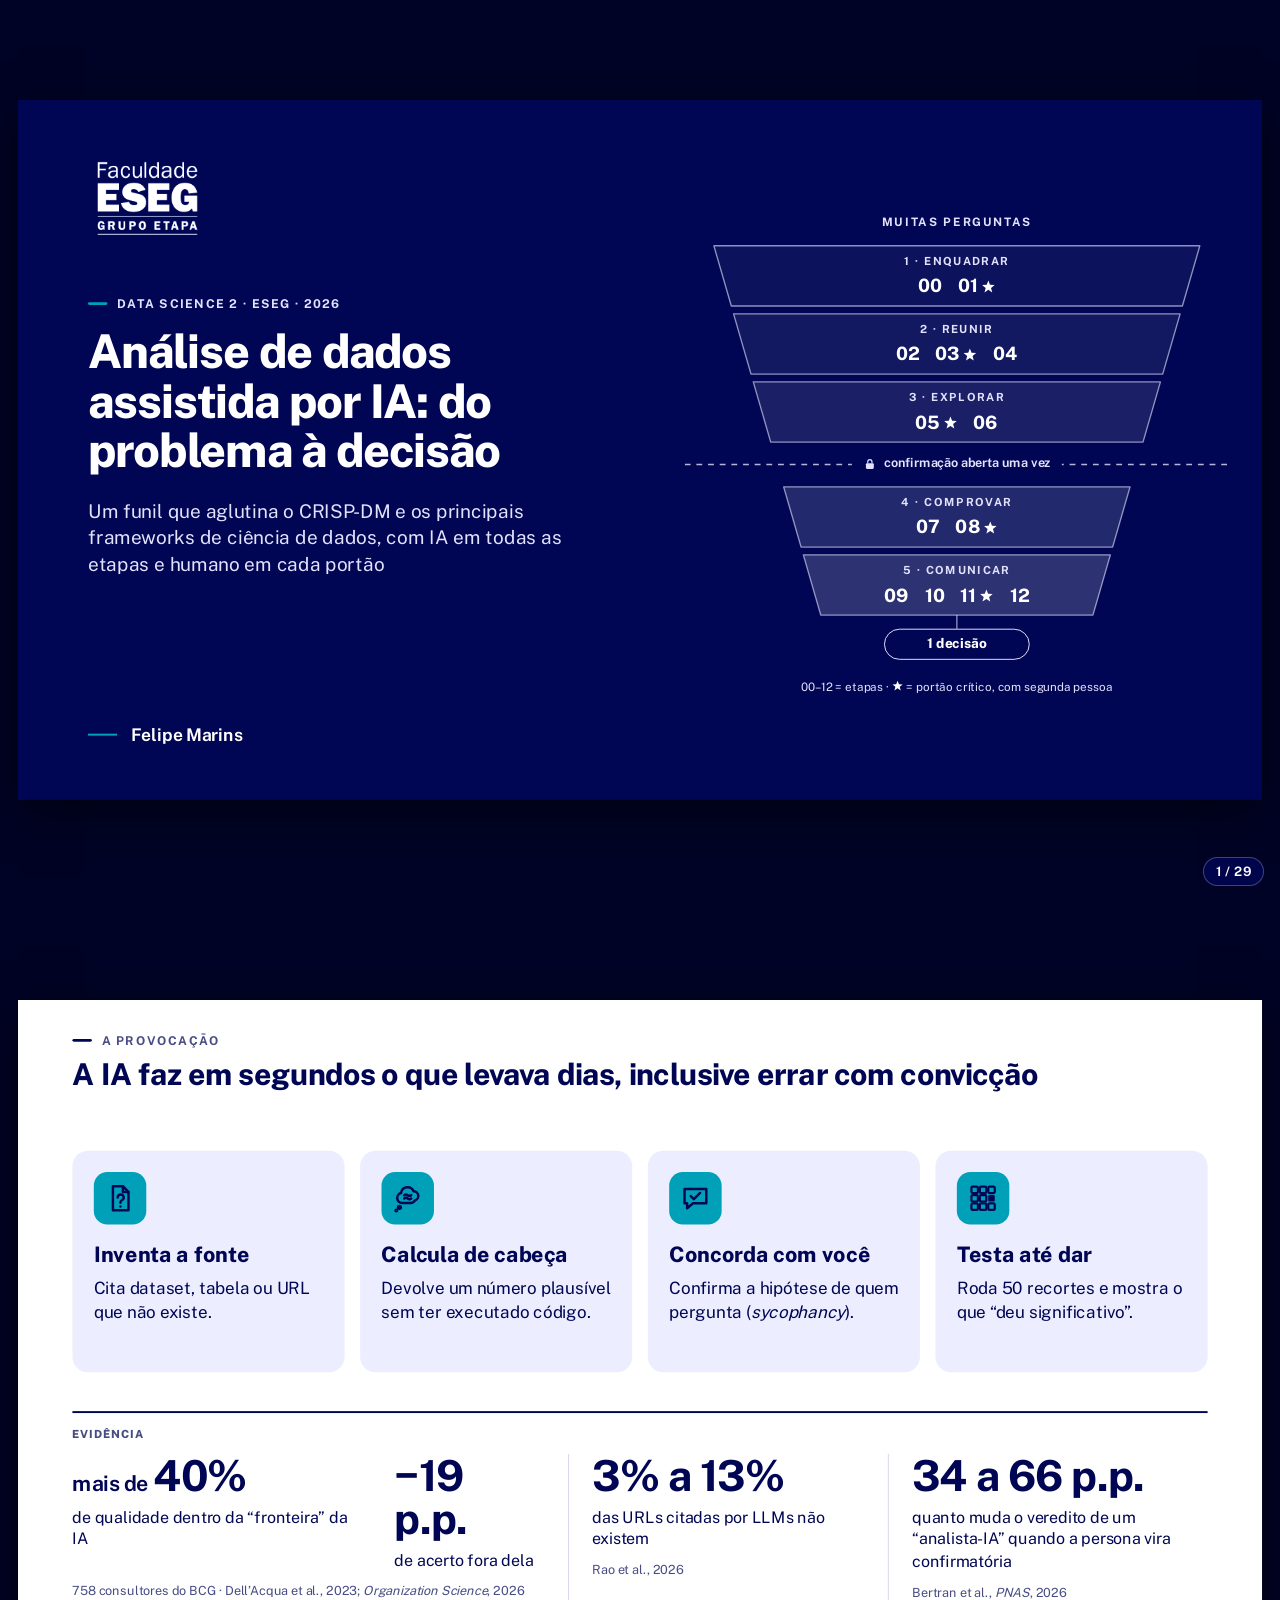
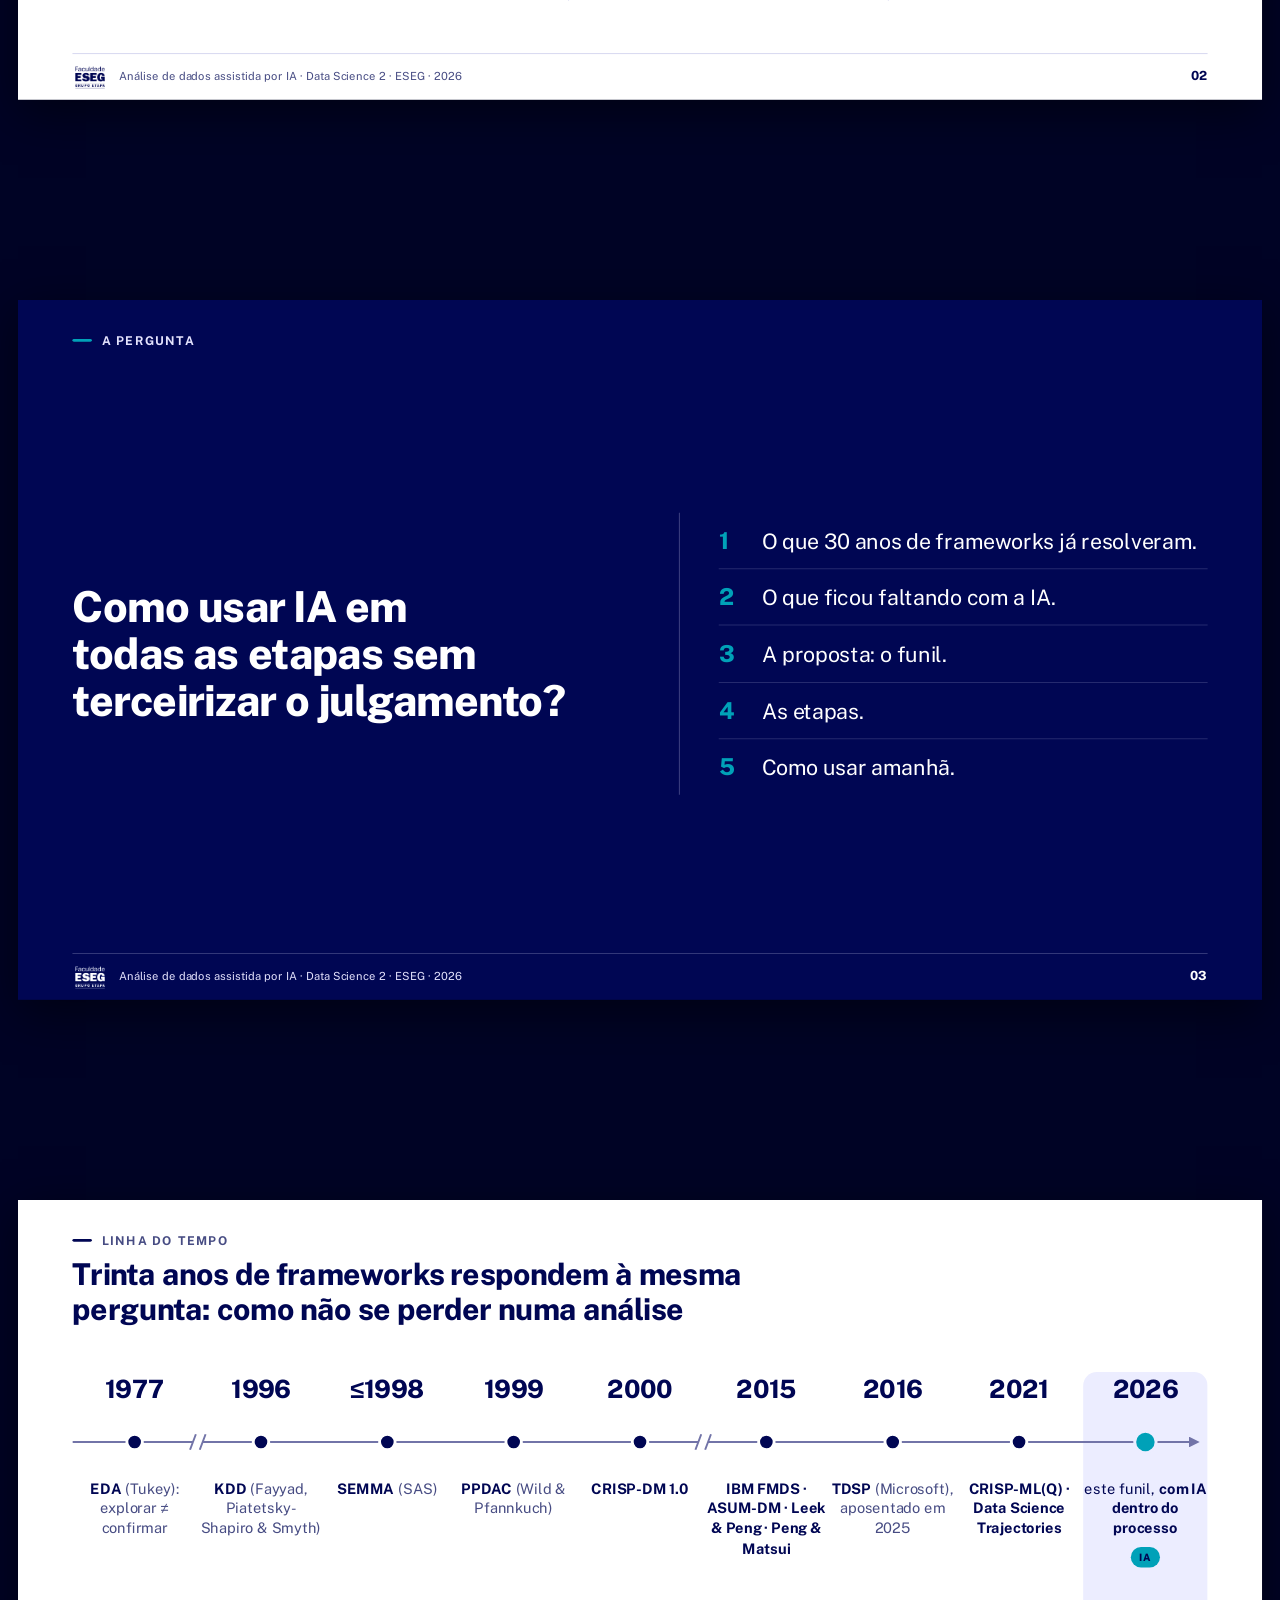
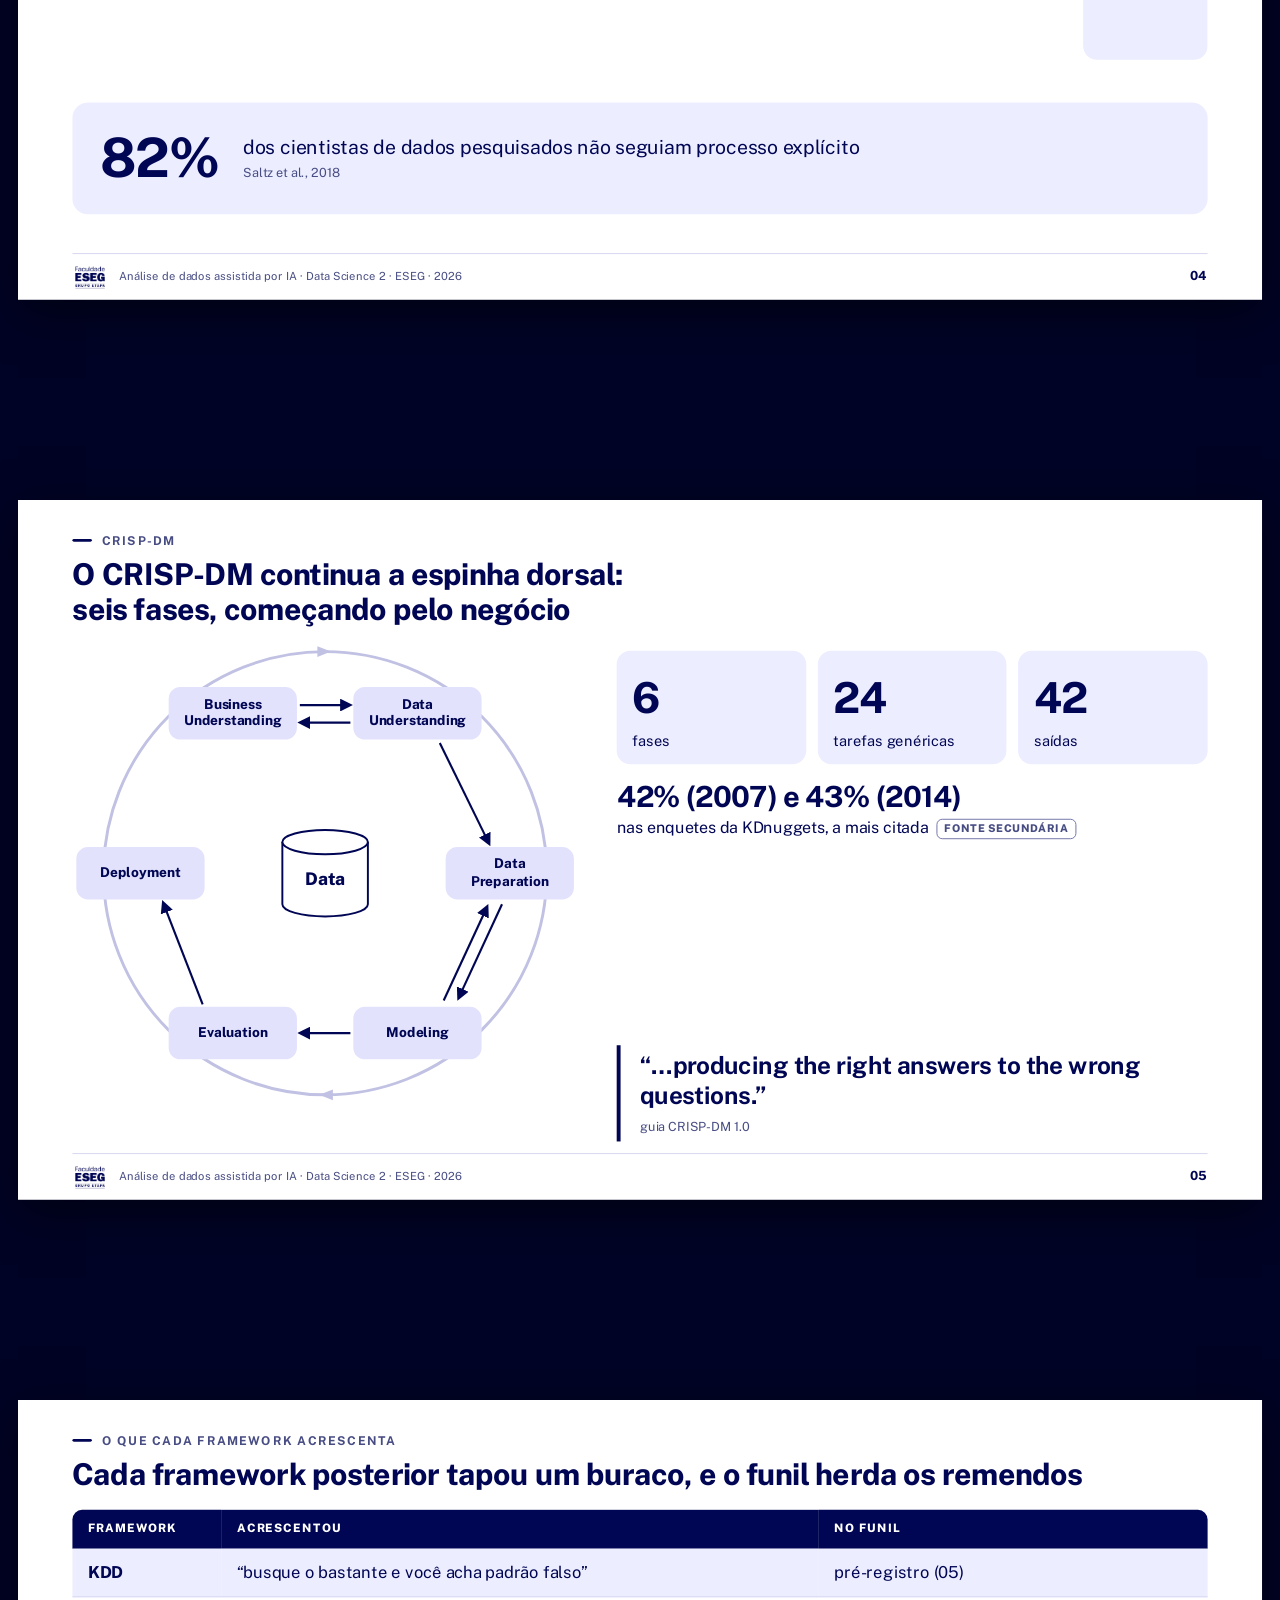
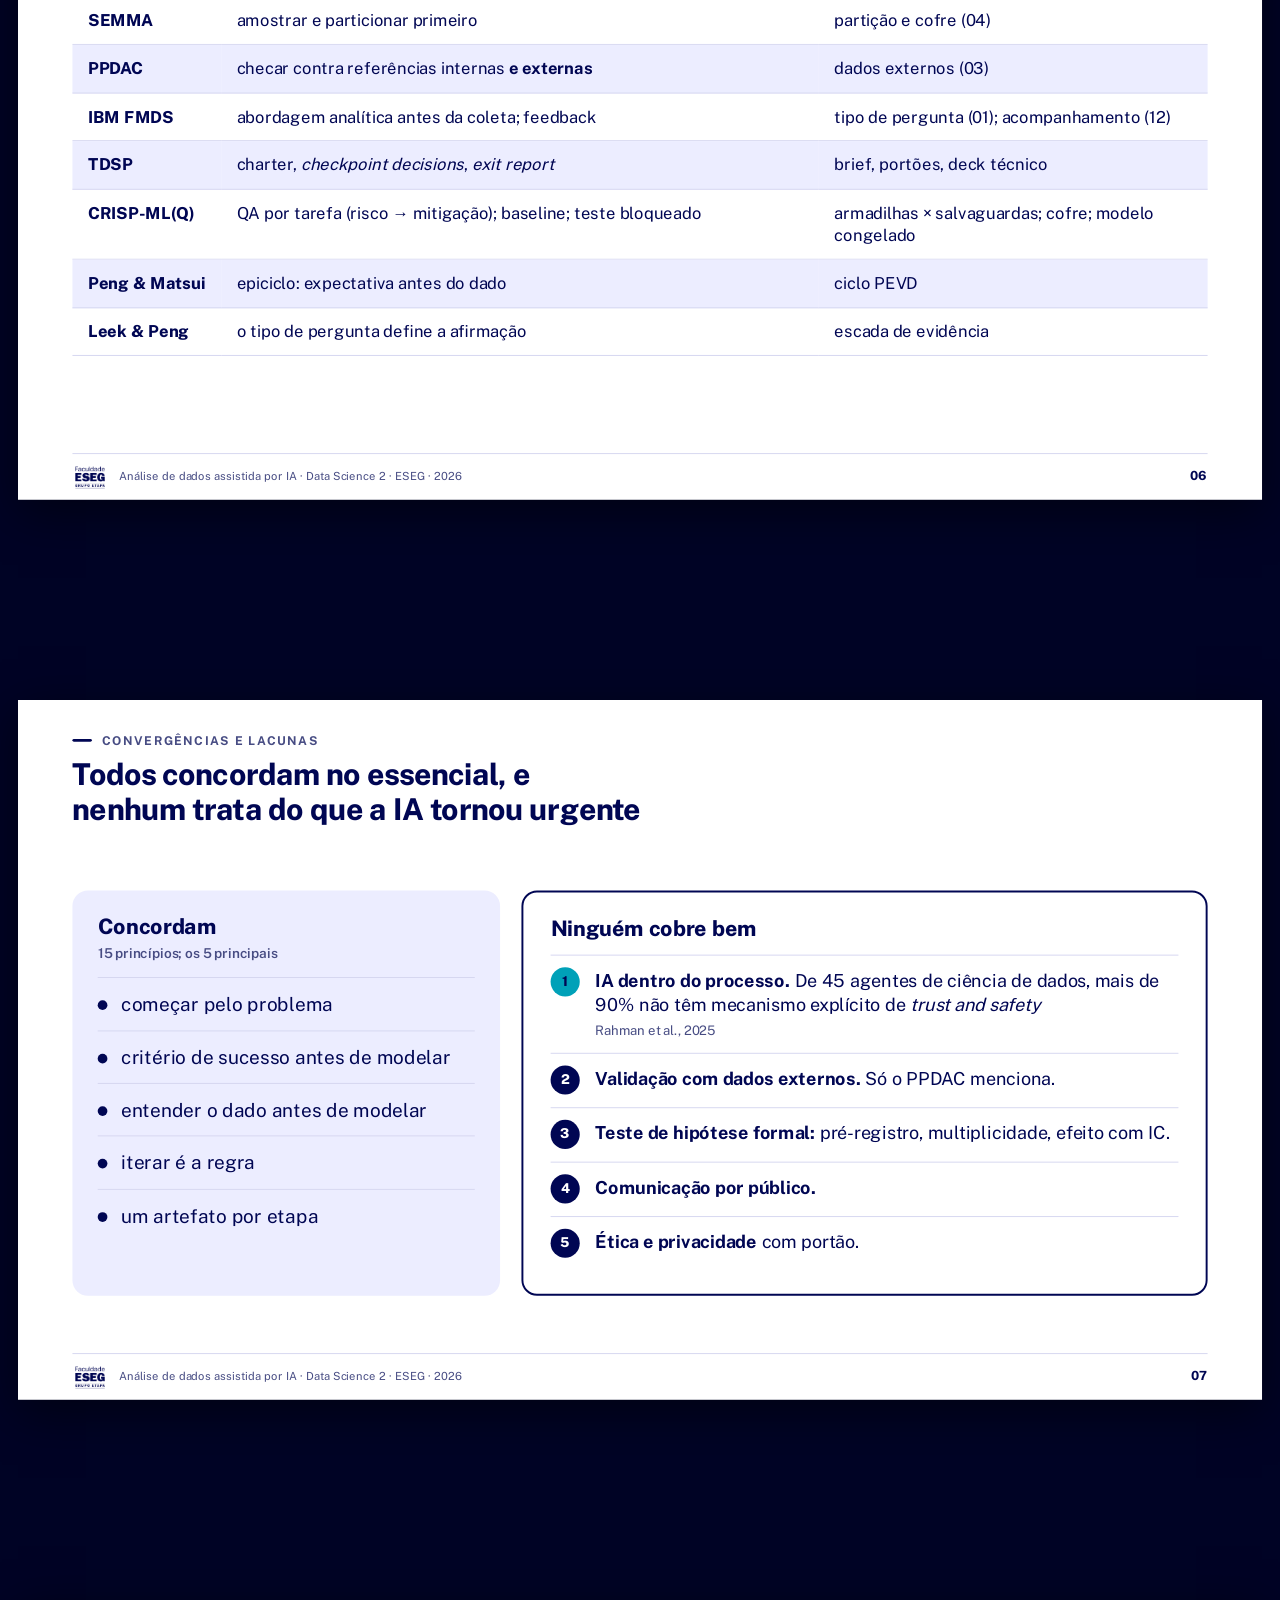
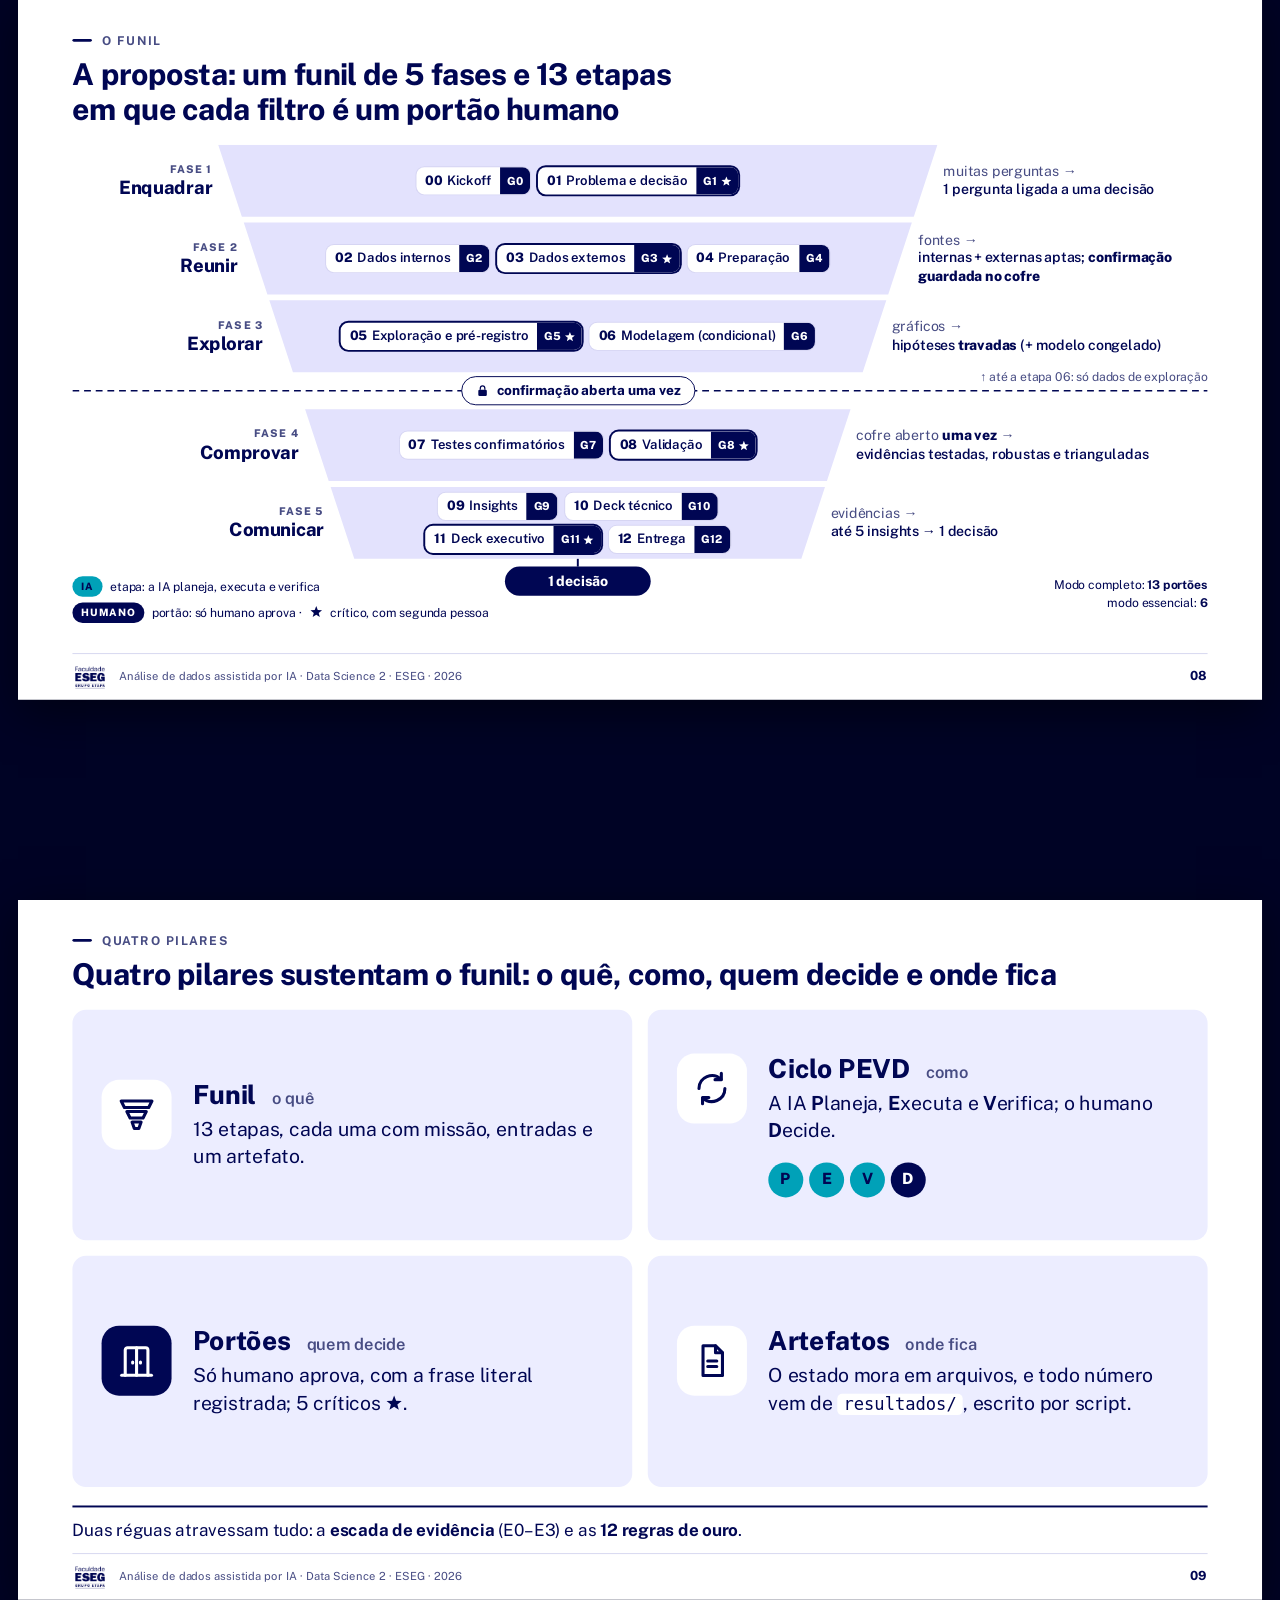
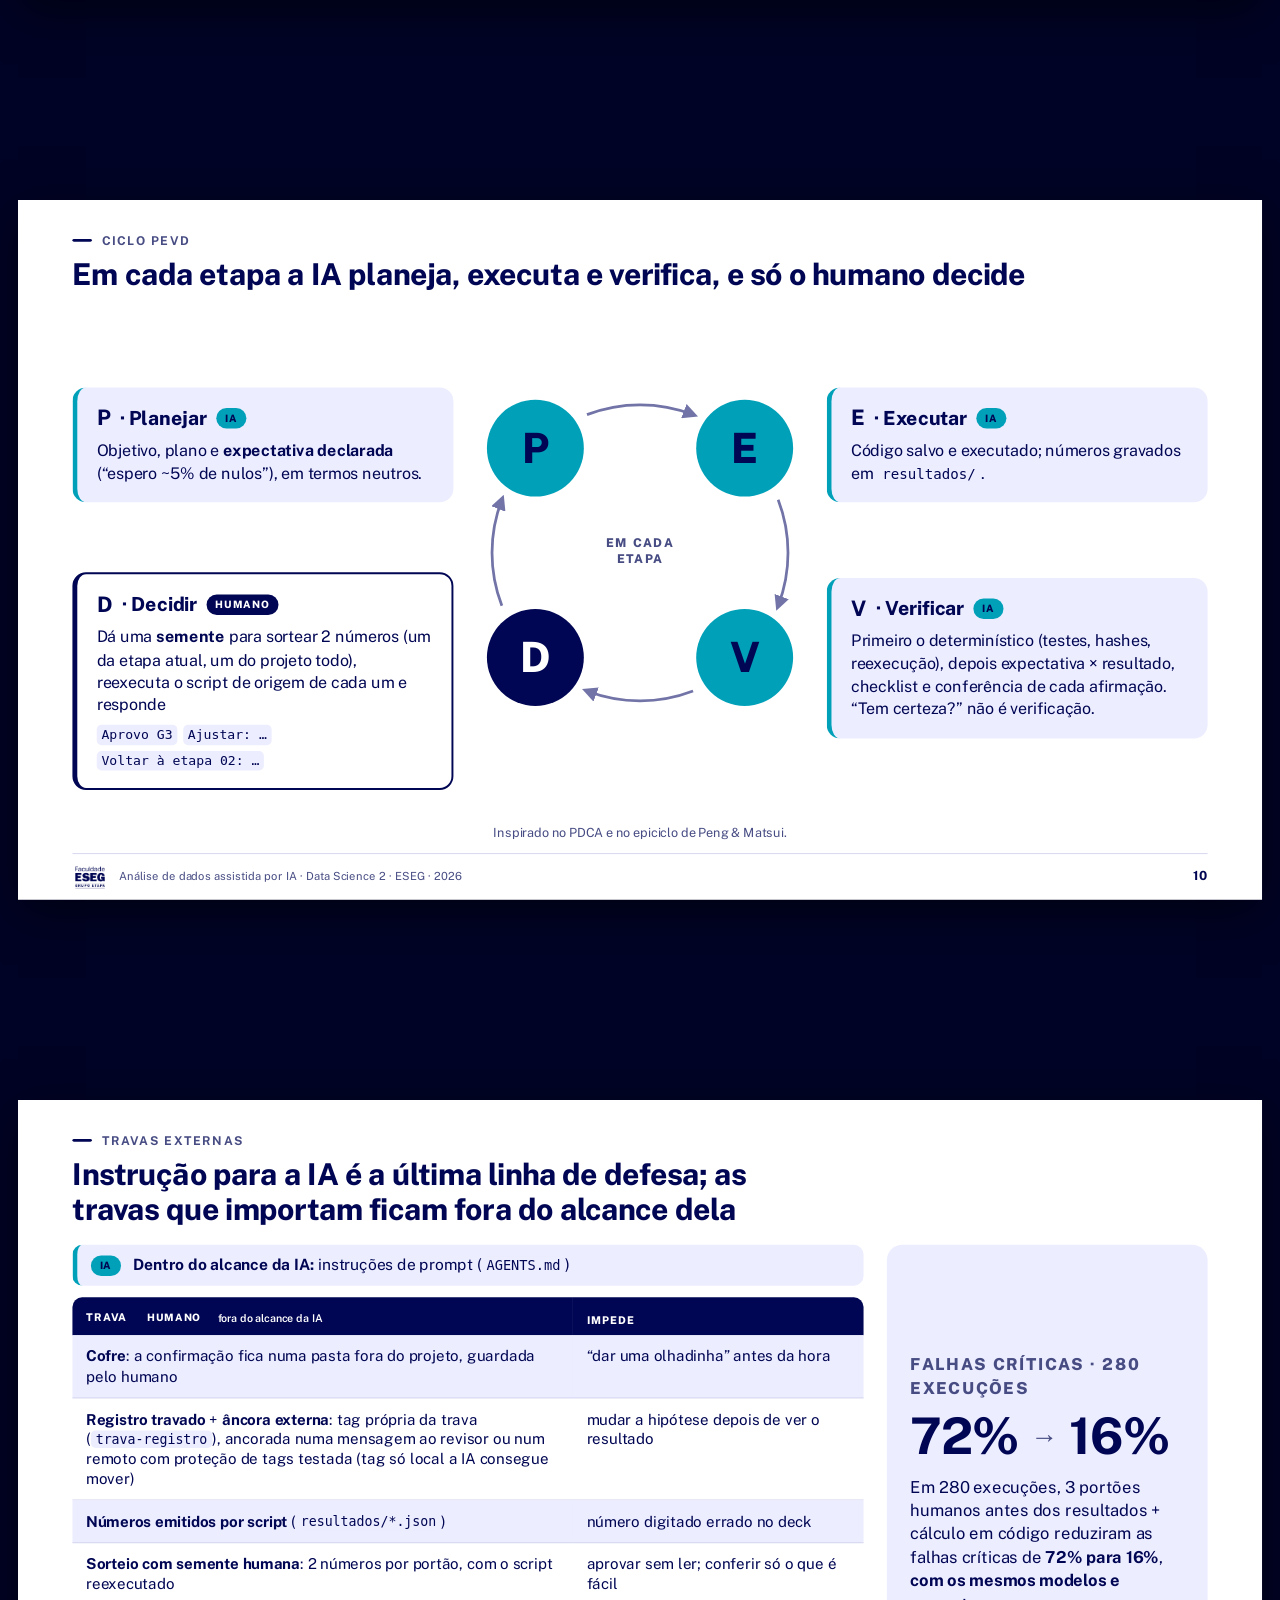
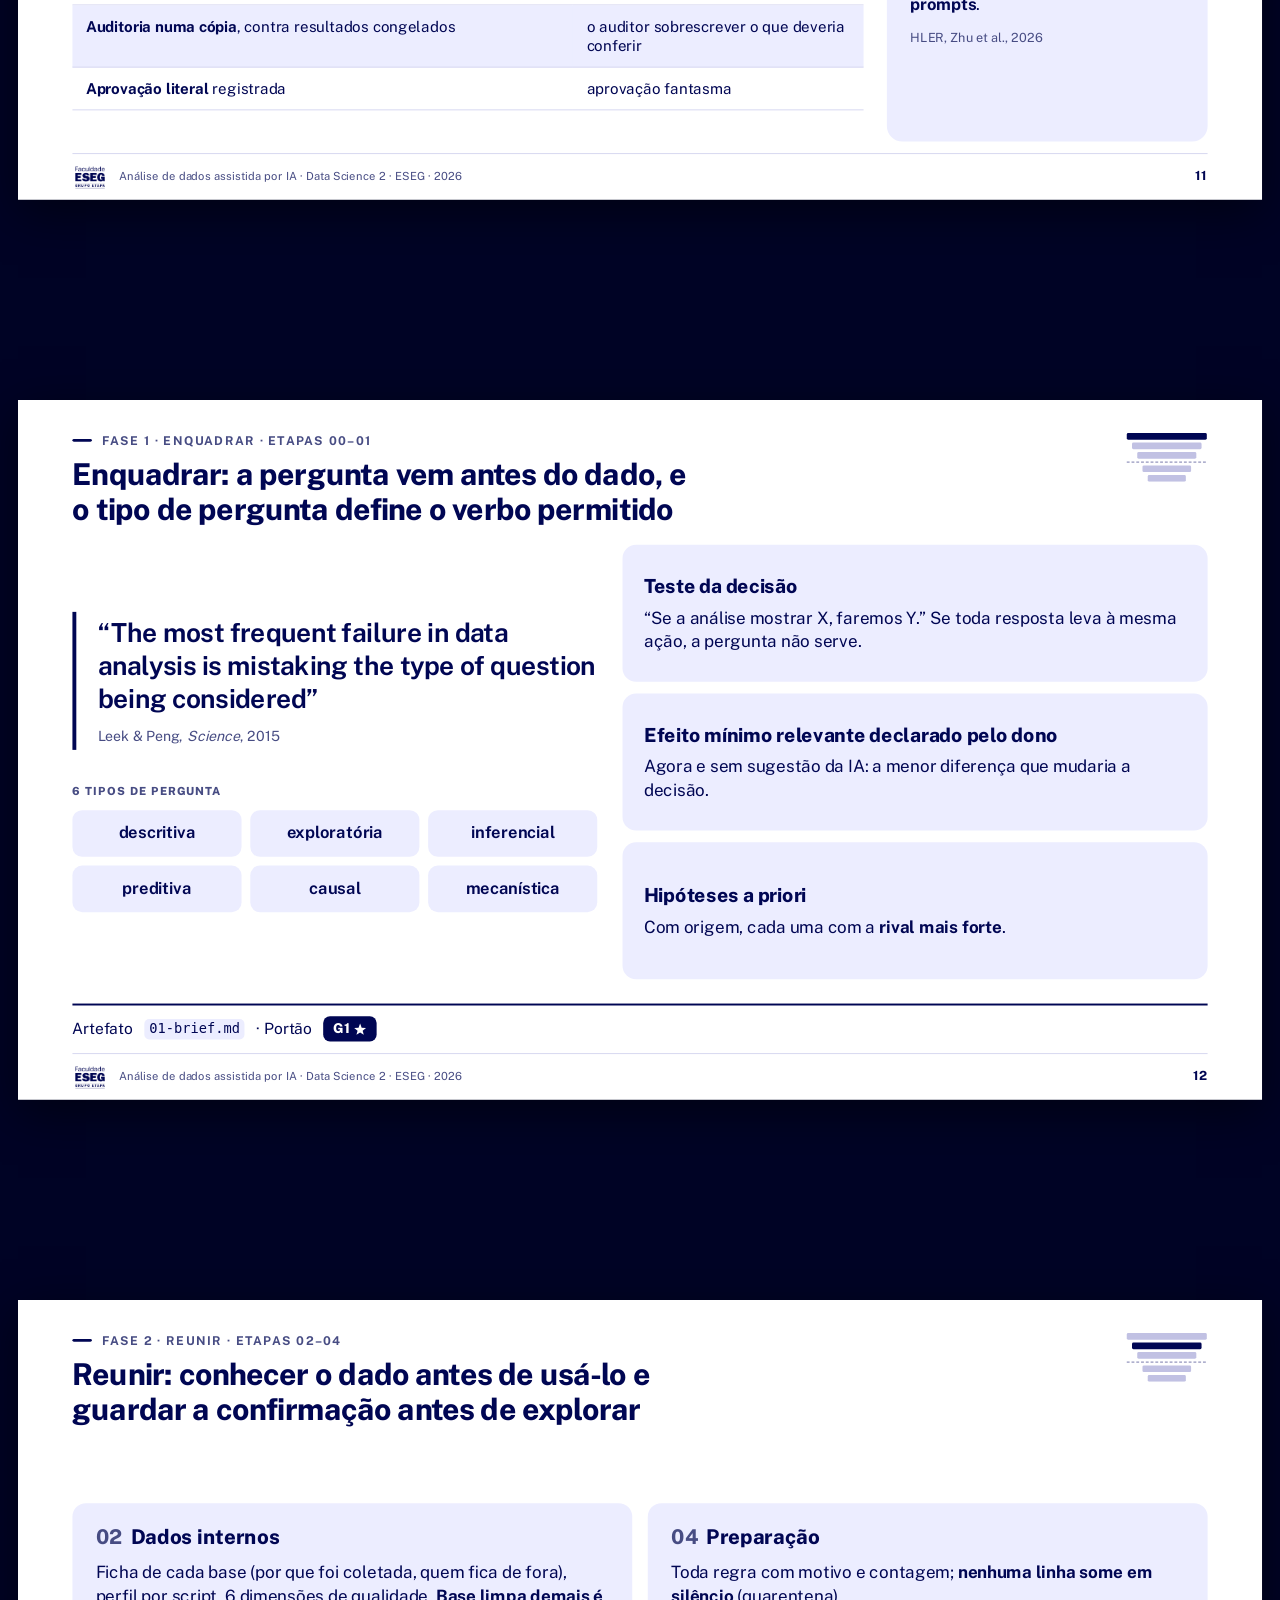
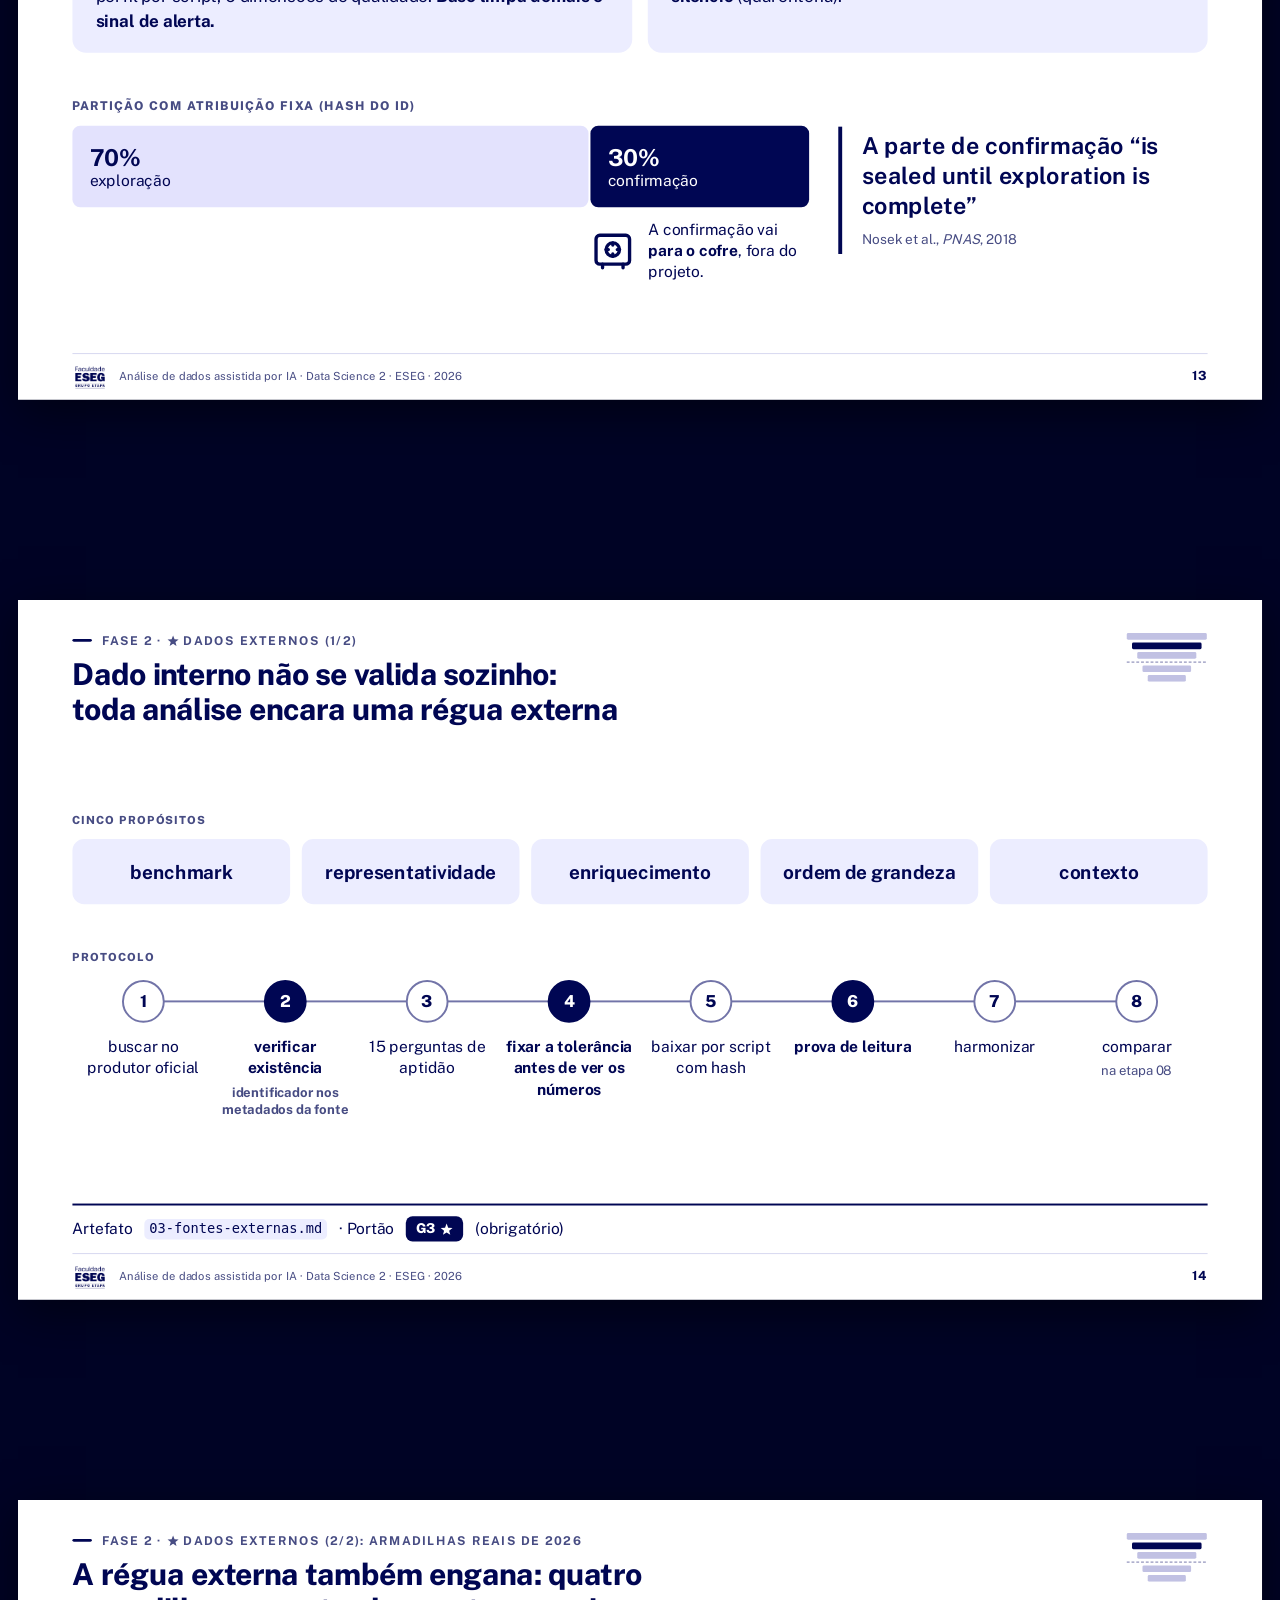
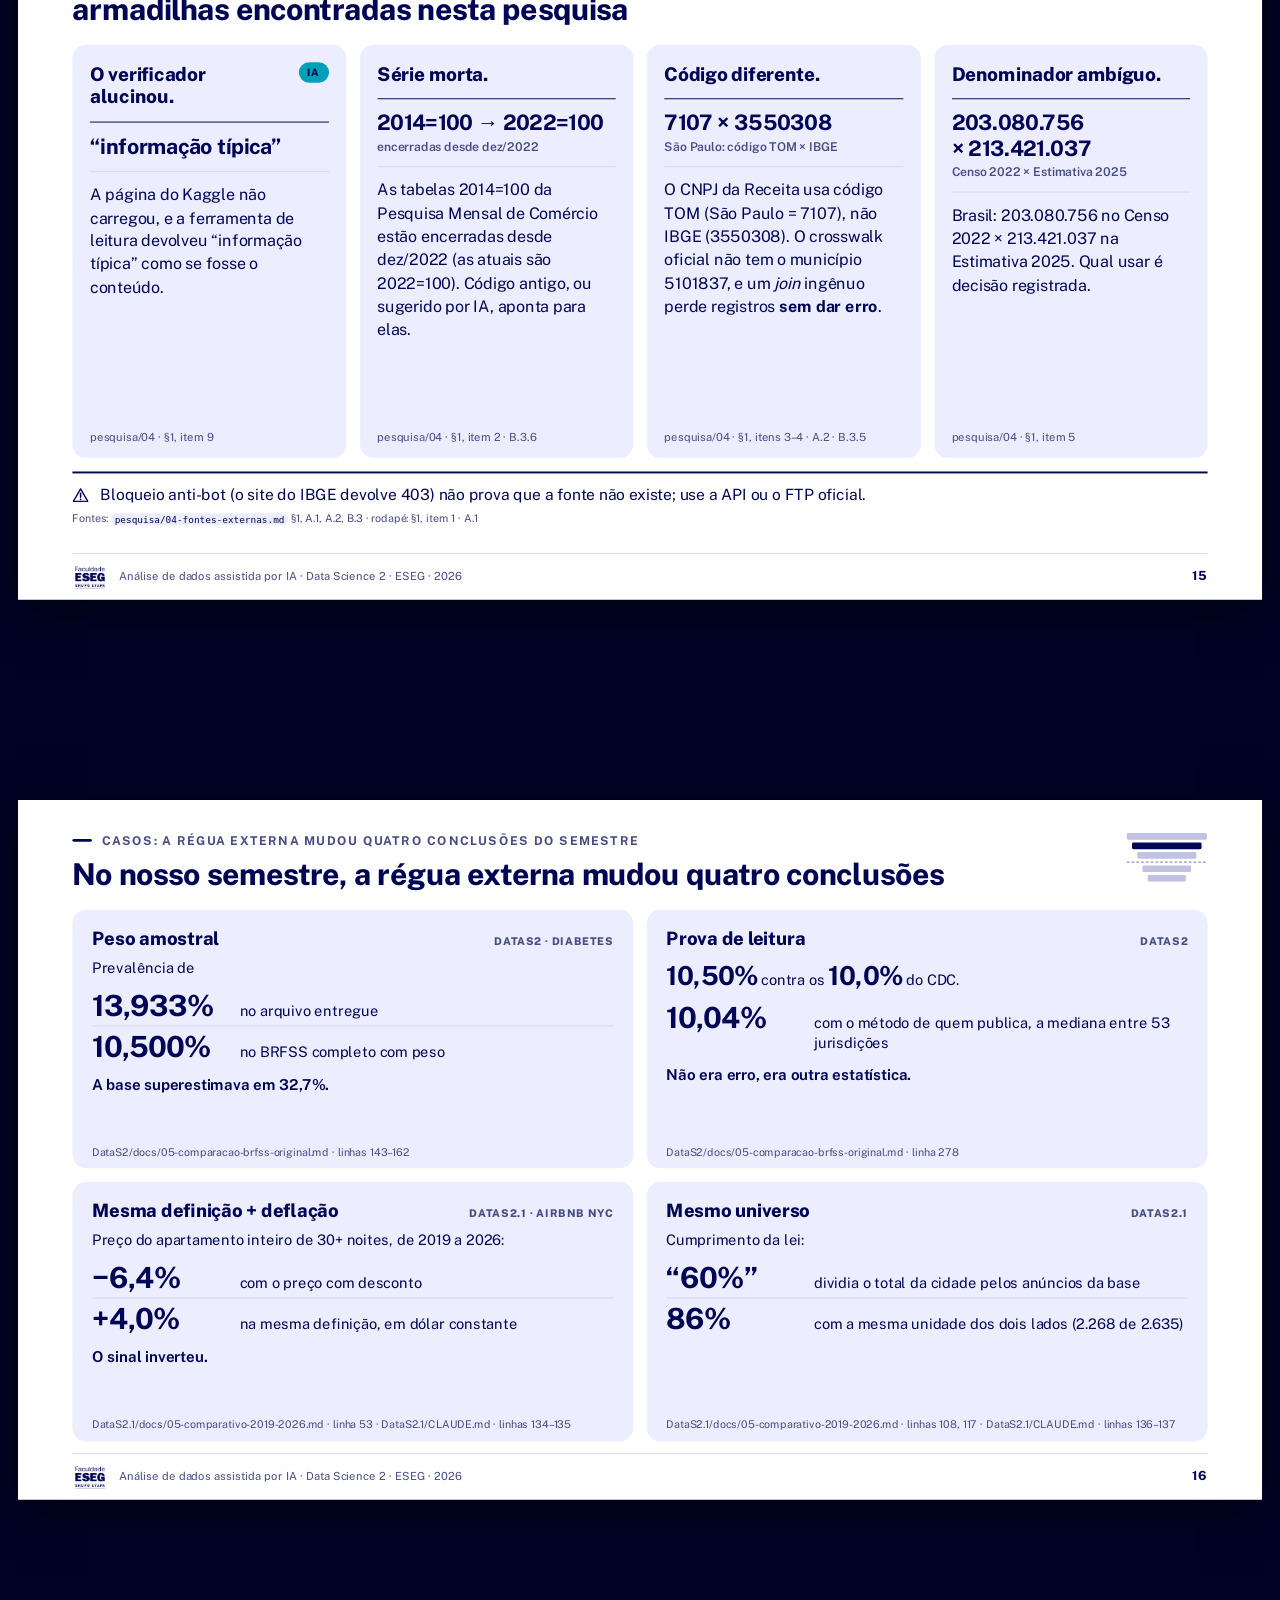
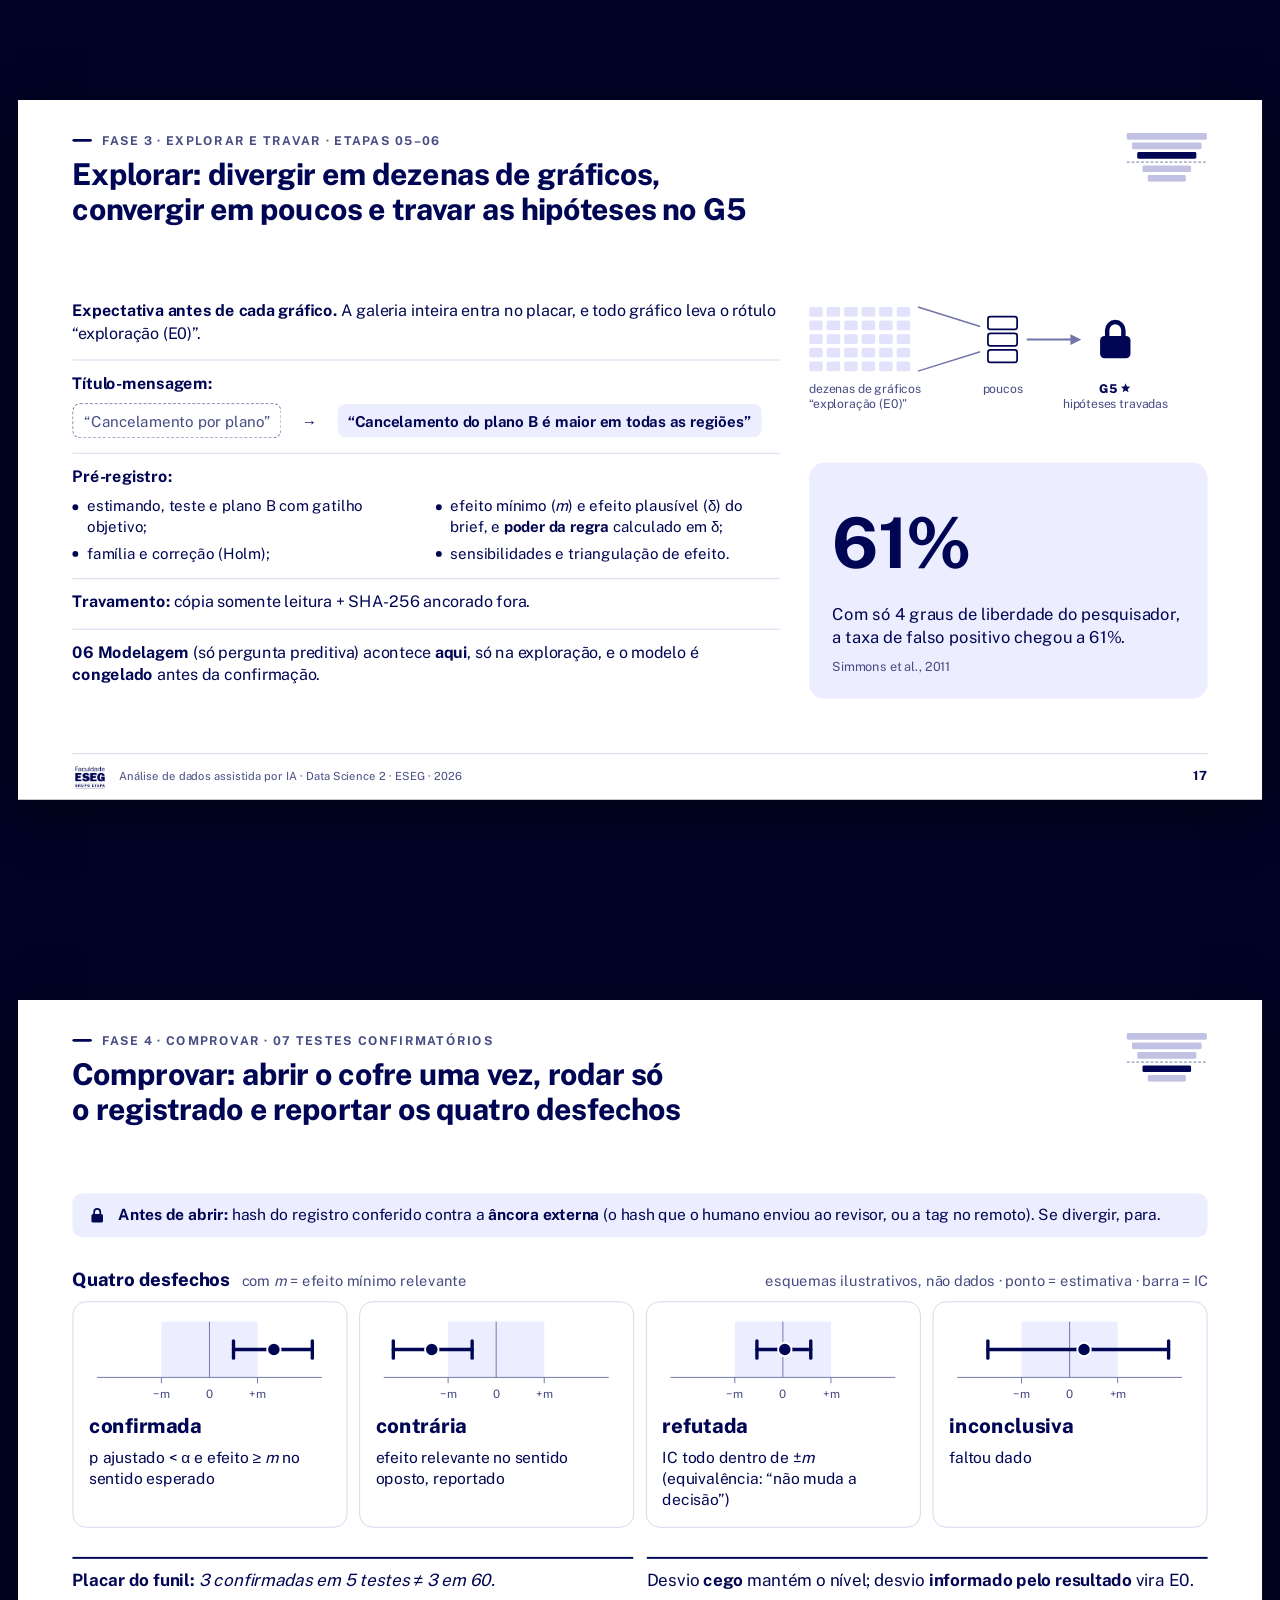
==== docs/deck-31-slides/index.html @ fe0e9171 "Publica o kit, a apresentação e o passo a passo Modelo de projeto de análise de dados assistida por " ====
<!doctype html>
<html lang="pt-BR">
<head>
<meta charset="utf-8">
<meta name="viewport" content="width=device-width, initial-scale=1">
<title>Análise de dados assistida por IA: do problema à decisão · Data Science 2 · ESEG</title>
<meta name="author" content="Felipe Marins">
<meta name="description" content="Deck para a turma de Data Science 2 da ESEG: um funil de 13 etapas para análise de dados assistida por IA, com humano em cada portão.">
<link rel="icon" href="data:,">
<style>
/* Public Sans (SIL OFL 1.1, The Public Sans Project Authors), embutida. Fallback: Arial, a fonte do manual da ESEG. */
@font-face{font-family:"Public Sans";font-style:normal;font-weight:100 900;font-display:block;src:url([data-uri]) format("woff2")}

/* ===== Tokens ESEG (PERFIL-ESEG.md §2.1) + acento do portal DataS2.1 ===== */
:root{
  --slide-w:1280px;--slide-h:720px;--s:1;--notes-h:0px;
  --marinho:#000653;            /* primaria: titulos, faixas, humano */
  --lav-1:#ECEDFF;--lav-2:#E3E2FD;  /* superficies, cartoes, escalas */
  --acento:#00A1B8;             /* so destaque e "o que e da IA"; texto so sobre marinho */
  --ink:#000653;--ink-2:#474C83;    /* texto; secundario = tint do marinho (8:1 no branco) */
  --ramp-1:#C1C1E3;--ramp-2:#565A94; /* degraus marinho<->lavanda (escada, trilhas) */
  --traco:#7274A8;              /* traco grafico com sentido (>= 3:1 no branco) */
  --linha:#D6D7F0;              /* hairline decorativa */
  --papel:#FFFFFF;--fundo:#000325;
  --font:"Public Sans",Arial,sans-serif;
  --mono:Consolas,"Cascadia Mono","SFMono-Regular",Menlo,"DejaVu Sans Mono","Courier New",monospace;
}
*,*::before,*::after{box-sizing:border-box}
html{-webkit-print-color-adjust:exact;print-color-adjust:exact;-webkit-text-size-adjust:100%}
body{margin:0;background:var(--fundo);color:var(--ink);font-family:var(--font);font-size:16px;line-height:1.4;-webkit-font-smoothing:antialiased;font-kerning:normal}
h1,h2,h3,h4,p,ul,ol,li,dl,dt,dd,figure,blockquote,table{margin:0;padding:0}
ul,ol{list-style:none}
b,strong{font-weight:700}
.sprite{position:absolute;width:0;height:0;overflow:hidden}

/* ===== Slide: geometria fixa ===== */
.slide{width:var(--slide-w);height:var(--slide-h);overflow:hidden;position:relative;display:flex;flex-direction:column;background:var(--papel);color:var(--ink);padding:34px 56px 0}
.slide.dark{background:var(--marinho);color:#fff}
.hd{flex:none;position:relative;padding-right:110px}
.eyebrow{display:block;font-size:12.5px;line-height:16px;font-weight:700;letter-spacing:.12em;text-transform:uppercase;color:var(--ink-2);white-space:nowrap}
.eyebrow::before{content:"";display:inline-block;vertical-align:middle;width:20px;height:3px;margin:-2px 10px 0 0;border-radius:2px;background:var(--marinho)}
.eyebrow .st{width:1.05em;height:.96em;vertical-align:-.12em}
.dark .eyebrow{color:var(--lav-2)}
.dark .eyebrow::before{background:var(--acento)}
.title{margin-top:9px;font-size:31px;line-height:1.16;font-weight:750;letter-spacing:-.014em;text-wrap:balance;max-width:1100px}
.bd{flex:1 1 auto;min-height:0;position:relative;margin:18px 0 12px}
.ft{flex:none;height:48px;display:flex;align-items:center;gap:12px;border-top:1px solid var(--linha);font-size:11.5px;color:var(--ink-2);letter-spacing:.01em}
.ft .logo{width:36px;height:28px;flex:none}
.ft .n{margin-left:auto;font-weight:750;font-size:13px;color:var(--marinho);letter-spacing:.04em}
.dark .ft{border-top-color:rgba(227,226,253,.22);color:var(--lav-2)}
.dark .ft .n{color:#fff}
.trk{position:absolute;right:0;top:0;width:84px;height:50px}

.logo{display:block;background-repeat:no-repeat;background-position:left center;background-size:contain}
.logo-m{background-image:url([data-uri])}
.logo-b{background-image:url([data-uri])}

/* ===== Componentes ===== */
.st{display:inline-block;width:.9em;height:.82em;vertical-align:-.04em;fill:currentColor;flex:none}
.wi{display:inline-block;width:1.05em;height:1.05em;vertical-align:-.16em;color:var(--marinho);flex:none}
.li{display:inline-block;width:1em;height:1em;vertical-align:-.14em;color:currentColor;flex:none}
.chip{display:inline-flex;align-items:center;height:21px;padding:0 9px;border-radius:999px;font-size:10.5px;font-weight:800;letter-spacing:.09em;text-transform:uppercase;white-space:nowrap;vertical-align:middle;flex:none;line-height:1}
.chip.ia{background:var(--acento);color:var(--marinho)}
.chip.hu{background:var(--marinho);color:#fff}
.dark .chip.hu{background:#fff;color:var(--marinho)}
code,.code{font-family:var(--mono);font-size:.88em;background:var(--lav-1);color:var(--marinho);padding:.06em .36em;border-radius:5px;white-space:nowrap}
.card code,.lav code{background:#fff}
.k{font-weight:700}
.muted{color:var(--ink-2)}
.trace{font-size:11px;line-height:1.35;color:var(--ink-2)}
.lbl{font-size:11.5px;font-weight:800;letter-spacing:.1em;text-transform:uppercase;color:var(--ink-2)}
.card{background:var(--lav-1);border-radius:14px;padding:16px 18px}
.num{font-weight:720;letter-spacing:-.02em;line-height:1;color:var(--marinho)}
.q{font-style:normal}

/* tabela */
.tbl{width:100%;border-collapse:separate;border-spacing:0;font-size:15px;line-height:1.33}
.tbl th{background:var(--marinho);color:#fff;text-align:left;font-size:11px;font-weight:800;letter-spacing:.1em;text-transform:uppercase;padding:9px 14px;vertical-align:bottom}
.tbl th:first-child{border-top-left-radius:10px}
.tbl th:last-child{border-top-right-radius:10px}
.tbl td{padding:9px 14px;border-bottom:1px solid var(--linha);vertical-align:top}
.tbl tbody tr:nth-child(odd) td{background:var(--lav-1)}

/* ===== 01 capa ===== */
.cover{padding:0;flex-direction:row}
.cv-l{position:relative;flex:none;width:650px;padding:54px 0 0 72px;display:flex;flex-direction:column}
.cv-logo{width:122px;height:94px}
.cv-l .eyebrow{margin-top:54px}
.cv-t{margin-top:16px;font-size:48px;line-height:1.06;font-weight:780;letter-spacing:-.024em;color:#fff;text-wrap:balance}
.cv-s{margin-top:22px;max-width:540px;font-size:19.5px;line-height:1.42;color:var(--lav-2)}
.cv-a{position:absolute;left:72px;bottom:54px;display:flex;align-items:center;gap:14px;font-size:18px;font-weight:650;color:#fff}
.cv-a::before{content:"";width:30px;height:2px;background:var(--acento)}
.cv-f{position:relative;flex:none;width:560px;height:720px;margin-left:auto;margin-right:34px}
.cv-f>svg{position:absolute;left:0;top:0}
.cvf-top{position:absolute;left:0;width:560px;top:118px;text-align:center;font-size:12px;font-weight:700;letter-spacing:.16em;text-transform:uppercase;color:var(--lav-2)}
.cvf-l{position:absolute;display:flex;flex-direction:column;align-items:center;justify-content:center;gap:4px;height:62px}
.cvf-l .ph{font-size:11.5px;font-weight:700;letter-spacing:.14em;text-transform:uppercase;color:var(--lav-2)}
.cvf-l .nums{display:flex;align-items:center;gap:16px;font-size:19px;font-weight:750;color:#fff;letter-spacing:.02em}
.cvf-l .nums .st{width:.78em;height:.72em;margin-left:3px}
.cvf-b{position:absolute;left:0;width:560px;top:363px;display:flex;justify-content:center}
.cvf-b span{display:inline-flex;align-items:center;gap:8px;background:var(--marinho);padding:2px 12px;font-size:13px;font-weight:650;color:var(--lav-2)}
.cvf-sp{position:absolute;left:205px;top:544px;width:150px;height:32px;border:1.5px solid var(--lav-2);border-radius:999px;display:flex;align-items:center;justify-content:center;font-size:14px;font-weight:750;color:#fff}
.cvf-leg{position:absolute;left:0;width:560px;top:596px;text-align:center;font-size:12px;color:var(--lav-2)}
.cvf-leg .st{width:1em;height:.92em;color:#fff}

/* ===== 02 provocacao ===== */
.bd.s2{display:flex;flex-direction:column;justify-content:center;gap:40px}
.s2-fails{display:grid;grid-template-columns:repeat(4,1fr);gap:16px}
.s2-fail{background:var(--lav-1);border-radius:16px;padding:22px 22px 24px;min-height:228px}
.s2-ico{width:54px;height:54px;border-radius:14px;background:var(--acento);color:var(--marinho);display:grid;place-items:center}
.s2-ico svg{width:32px;height:32px}
.s2-fail h3{margin-top:18px;font-size:22px;line-height:1.2;font-weight:760}
.s2-fail p{margin-top:9px;font-size:17.5px;line-height:1.42}
.s2-ev{border-top:2px solid var(--marinho);padding-top:14px}
.s2-ev .lbl{margin-bottom:12px}
.s2-evg{display:grid;grid-template-columns:1.55fr 1fr 1fr}
.s2-evg>div{padding-right:24px}
.s2-evg>div+div{padding-left:24px;border-left:1px solid var(--linha)}
.ev-pair{display:flex;gap:28px}
.ev .v{font-size:44px}
.ev .v small{font-size:22px;font-weight:650;letter-spacing:-.01em}
.ev .l{margin-top:10px;font-size:16.5px;line-height:1.38}
.ev .src{margin-top:12px;font-size:13px;line-height:1.35;color:var(--ink-2)}

/* ===== 03 pergunta ===== */
.s3 .bd{display:flex;align-items:center;gap:64px}
.s3-q{flex:0 0 560px;font-size:44px;line-height:1.1;font-weight:780;letter-spacing:-.022em;color:#fff;text-wrap:balance}
.s3-ag{flex:1;counter-reset:ag;border-left:1px solid rgba(227,226,253,.28);padding-left:40px}
.s3-ag li{display:flex;align-items:baseline;gap:18px;padding:13px 0;font-size:22px;line-height:1.3;color:#fff}
.s3-ag li+li{border-top:1px solid rgba(227,226,253,.16)}
.s3-ag .n{flex:none;width:26px;font-size:24px;font-weight:780;color:var(--acento)}

/* ===== 04 linha do tempo ===== */
.bd.s4{display:flex;flex-direction:column;justify-content:center;gap:40px}
.tl{position:relative;width:1168px;height:300px;flex:none}
.tl>svg{position:absolute;left:0;top:0}
.tl-i{position:absolute;top:0;width:126px;text-align:center}
.tl-i .y{font-size:26px;font-weight:770;letter-spacing:-.01em;line-height:36px}
.tl-i .w{position:absolute;top:110px;left:0;width:126px;font-size:15px;line-height:1.38;color:var(--ink)}
.tl-i .w .d{color:var(--ink-2)}
.tl-i.now .w .d{color:var(--ink)}
.s4-foot{display:flex;align-items:center;gap:24px;background:var(--lav-1);border-radius:16px;padding:20px 28px}
.s4-foot .num{font-size:56px}
.s4-foot p{font-size:20px;line-height:1.35}
.s4-foot .src{font-size:13px;color:var(--ink-2);margin-top:4px}

/* ===== 05 CRISP-DM ===== */
.s5{display:flex;gap:40px}
.crisp{position:relative;flex:none;width:520px;height:470px}
.crisp>svg{position:absolute;left:0;top:0}
.crisp .cn{position:absolute;width:132px;height:54px;display:flex;align-items:center;justify-content:center;text-align:center;font-size:14px;font-weight:750;line-height:1.25;color:var(--marinho)}
.crisp .cd{position:absolute;left:216px;top:230px;width:88px;text-align:center;font-size:18px;font-weight:800;line-height:1.2;color:var(--marinho)}
.s5-r{flex:1;display:flex;flex-direction:column;gap:18px;padding-top:6px}
.s5-stats{display:grid;grid-template-columns:repeat(3,1fr);gap:12px}
.s5-stats div{background:var(--lav-1);border-radius:14px;padding:14px 16px}
.s5-stats .num{font-size:44px}
.s5-stats p{margin-top:6px;font-size:15px;line-height:1.3}
.s5-ad{font-size:16.5px;line-height:1.42}
.s5-ad .num{font-size:30px;display:block;margin-bottom:6px}
.tag2{display:inline-block;font-size:11px;font-weight:800;letter-spacing:.06em;text-transform:uppercase;color:var(--ink-2);border:1px solid var(--traco);border-radius:6px;padding:2px 7px;margin-left:4px;vertical-align:1px}
.s5-q{margin-top:auto;border-left:4px solid var(--marinho);padding:6px 0 6px 20px}
.s5-q p{font-size:25px;line-height:1.22;font-weight:680;letter-spacing:-.01em}
.s5-q cite{display:block;margin-top:8px;font-style:normal;font-size:13px;color:var(--ink-2)}

/* ===== 06 frameworks ===== */
.s6 .tbl{font-size:17px}
.s6 .tbl th{font-size:12px;padding:12px 16px}
.s6 .tbl td:first-child{font-weight:750;white-space:nowrap}
.s6 .tbl td{padding:13px 16px}

/* ===== 07 convergencias e lacunas ===== */
.bd.s7b{display:flex;flex-direction:column;justify-content:center}
.s7{display:grid;grid-template-columns:440px 1fr;gap:22px}
.s7-l{background:var(--lav-1);border-radius:16px;padding:24px 26px}
.s7-l h3,.s7-r h3{font-size:22px;font-weight:760;line-height:1.25}
.s7-l h3 small,.s7-r h3 small{display:block;font-size:14px;font-weight:600;color:var(--ink-2);margin-top:4px}
.s7-l ul{margin-top:16px}
.s7-l li{display:flex;gap:14px;align-items:baseline;padding:14px 0;font-size:19.5px;line-height:1.3;border-top:1px solid var(--linha)}
.s7-l li::before{content:"";flex:none;width:10px;height:10px;border-radius:50%;background:var(--marinho);transform:translateY(-1px)}
.s7-r{border:2px solid var(--marinho);border-radius:16px;padding:24px 28px}
.s7-r ol{margin-top:12px}
.s7-r li{display:flex;gap:16px;padding:13px 0;font-size:18.5px;line-height:1.38;border-top:1px solid var(--linha)}
.s7-r li .n{flex:none;width:30px;height:30px;border-radius:50%;background:var(--marinho);color:#fff;font-size:14px;font-weight:800;display:grid;place-items:center;margin-top:-1px}
.s7-r li.ia .n{background:var(--acento);color:var(--marinho)}
.s7-r .src{display:block;font-size:13.5px;color:var(--ink-2);margin-top:4px}

/* ===== 08 funil ===== */
.fn8{position:relative;width:1168px;height:490px}
.fn8>svg{position:absolute;left:0;top:0}
.fn8 .ly{position:absolute;display:flex;flex-wrap:wrap;align-content:center;justify-content:center;gap:6px 8px;height:74px}
.stg{display:inline-flex;align-items:stretch;height:28px;background:#fff;border-radius:8px;overflow:hidden;font-size:13.5px;font-weight:600;color:var(--marinho);white-space:nowrap;box-shadow:0 0 0 1px rgba(0,6,83,.06)}
.stg .t{display:flex;align-items:center;gap:5px;padding:0 9px}
.stg .t b{font-weight:800}
.stg .g{display:flex;align-items:center;gap:3px;padding:0 7px;background:var(--marinho);color:#fff;font-size:11.5px;font-weight:800;letter-spacing:.02em}
.stg .g .st{width:1.02em;height:.94em}
.stg.crit{box-shadow:0 0 0 2px var(--marinho)}
.fn8 .ph{position:absolute;left:0;height:74px;display:flex;flex-direction:column;justify-content:center;align-items:flex-end;text-align:right}
.fn8 .ph small{font-size:11px;font-weight:800;letter-spacing:.12em;text-transform:uppercase;color:var(--ink-2)}
.fn8 .ph span{font-size:19px;font-weight:760;line-height:1.15}
.fn8 .io{position:absolute;height:74px;display:flex;flex-direction:column;justify-content:center;font-size:14.5px;line-height:1.3}
.fn8 .io .in{color:var(--ink-2)}
.fn8 .io .in b{color:var(--marinho)}
.fn8 .io .out{font-weight:560}
.fn8 .io b{font-weight:800}
.fn8 .bnd{position:absolute;left:0;width:1040px;top:238px;display:flex;justify-content:center}
.fn8 .bnd span{display:inline-flex;align-items:center;gap:8px;background:#fff;border:1.5px solid var(--marinho);border-radius:999px;padding:4px 14px;font-size:14px;font-weight:750}
.fn8 .bnd-l{position:absolute;right:0;top:230px;font-size:12.5px;color:var(--ink-2)}
.fn8 .sp{position:absolute;left:445px;top:434px;width:150px;height:30px;border-radius:999px;background:var(--marinho);color:#fff;display:flex;align-items:center;justify-content:center;font-size:14.5px;font-weight:760}
.fn8 .leg{position:absolute;left:0;top:444px;display:flex;flex-direction:column;gap:6px;font-size:12.5px;color:var(--ink)}
.fn8 .leg div{display:flex;align-items:center;gap:8px}
.fn8 .leg .st{color:var(--marinho);width:1.1em;height:1em}
.fn8 .modes{position:absolute;right:0;top:444px;text-align:right;font-size:12.5px;line-height:1.5}

/* ===== 09 pilares ===== */
.s9{display:grid;grid-template-columns:1fr 1fr;grid-template-rows:1fr 1fr;gap:16px;height:calc(100% - 56px)}
.s9 .card{display:grid;grid-template-columns:72px 1fr;gap:6px 22px;padding:24px 30px;align-content:center}
.s9 .ico{grid-row:span 2;align-self:start;width:72px;height:72px;border-radius:18px;background:#fff;color:var(--marinho);display:grid;place-items:center}
.s9 .ico svg{width:40px;height:40px}
.s9 .ico.hu{background:var(--marinho);color:#fff}
.s9 h3{font-size:27px;font-weight:770;line-height:1.15}
.s9 h3 small{font-size:17px;font-weight:600;color:var(--ink-2);margin-left:10px}
.s9 p{font-size:20px;line-height:1.42}
.s9 .pevd-m{display:flex;gap:6px;margin-top:12px;grid-column:2}
.s9 .pevd-m span{width:36px;height:36px;border-radius:50%;display:grid;place-items:center;font-size:16px;font-weight:800}
.s9 .pevd-m .a{background:var(--acento);color:var(--marinho)}
.s9 .pevd-m .h{background:var(--marinho);color:#fff}
.s9-ft{position:absolute;left:0;right:0;bottom:0;border-top:2px solid var(--marinho);padding-top:11px;font-size:17.5px;line-height:1.35}

/* ===== 10 PEVD ===== */
.s10{position:relative;height:100%}
.s10 .cyc{position:absolute;left:414px;top:80px;width:340px;height:340px}
.cyc>svg{position:absolute;left:0;top:0}
.cyc .nd{position:absolute;width:99.7px;height:99.7px;display:flex;align-items:center;justify-content:center;font-size:43px;font-weight:800;line-height:1;color:var(--marinho)}
.cyc .nd.hu{color:#fff}
.cyc .ctr{position:absolute;left:0;right:0;top:152px;text-align:center;font-size:12.5px;font-weight:800;letter-spacing:.12em;text-transform:uppercase;line-height:1.35;color:var(--ink-2)}
.pv{position:absolute;width:392px;border-radius:14px;padding:16px 20px 18px;font-size:16.5px;line-height:1.42}
.pv.ia{background:var(--lav-1);border-left:5px solid var(--acento)}
.pv.hu{background:#fff;border:2px solid var(--marinho);border-left-width:5px}
.pv h3{display:flex;align-items:center;gap:10px;font-size:20px;font-weight:760;margin-bottom:6px}
.pv h3 .L{font-size:22px}
.pv .resp{display:flex;flex-wrap:wrap;gap:6px;margin-top:8px}
.pv .resp code{font-size:13.5px;background:var(--lav-1)}
.s10-ft{position:absolute;left:0;right:0;bottom:0;text-align:center;font-size:13px;color:var(--ink-2)}

/* ===== 11 travas ===== */
.s11{display:grid;grid-template-columns:1fr 330px;gap:24px;height:100%}
.s11-ia{display:flex;align-items:center;gap:12px;background:var(--lav-1);border-left:5px solid var(--acento);border-radius:10px;padding:10px 14px;font-size:16px;margin-bottom:12px}
.s11 .tbl td{font-size:15.5px;padding-top:11px;padding-bottom:11px}
.s11 .tbl td:first-child{width:62%}
.s11 .tbl th .chip{margin-left:8px;vertical-align:1px}
.s11-hl{background:var(--lav-1);border-radius:16px;padding:24px 24px;display:flex;flex-direction:column;justify-content:center}
.s11-hl .big{display:flex;align-items:center;gap:12px;margin-top:12px}
.s11-hl .big .num{font-size:52px}
.s11-hl .big .arr{font-size:28px;font-weight:600;color:var(--ink-2)}
.s11-hl p{font-size:17px;line-height:1.42;margin-top:14px}
.s11-hl .src{margin-top:14px;font-size:13px;color:var(--ink-2)}

/* ===== fases: 12, 13, 17, 18, 22 ===== */
.art{display:flex;align-items:center;gap:12px;font-size:16px;border-top:2px solid var(--marinho);padding-top:11px}
.art .gate{display:inline-flex;align-items:center;gap:4px;background:var(--marinho);color:#fff;border-radius:7px;padding:3px 10px;font-size:14px;font-weight:800}
.art .gate .st{width:1em;height:.92em}
.s12{display:grid;grid-template-columns:540px 1fr;gap:26px;height:calc(100% - 64px)}
.s12-l{display:flex;flex-direction:column;justify-content:center;gap:34px}
.s12-q{border-left:4px solid var(--marinho);padding:4px 0 4px 22px}
.s12-q p{font-size:27px;line-height:1.26;font-weight:650;letter-spacing:-.012em}
.s12-q cite{display:block;margin-top:12px;font-style:normal;font-size:14.5px;color:var(--ink-2)}
.s12-t .types{display:grid;grid-template-columns:repeat(3,1fr);gap:9px;margin-top:12px}
.s12-t .types span{background:var(--lav-1);border-radius:10px;padding:12px 10px;font-size:17px;font-weight:650;text-align:center}
.s12-r{display:flex;flex-direction:column;gap:12px}
.s12-r .card{flex:1;display:flex;flex-direction:column;justify-content:center;padding:16px 22px}
.s12-r .card h3{font-size:20px;font-weight:760;margin-bottom:6px}
.s12-r .card p{font-size:17.5px;line-height:1.42}
.s12 + .art{position:absolute;left:0;right:0;bottom:0}

.bd.s13b{display:flex;flex-direction:column;justify-content:center;gap:46px}
.s13{display:grid;grid-template-columns:1fr 1fr;gap:16px}
.s13 .card{padding:20px 24px}
.s13 .card h3{font-size:21px;font-weight:760;margin-bottom:8px;display:flex;align-items:baseline;gap:8px}
.s13 .card p{font-size:17.5px;line-height:1.45}
.s13-p{display:grid;grid-template-columns:1fr 380px;gap:30px;align-items:center}
.part .lbl{margin-bottom:12px;font-size:12.5px}
.pbar{display:flex;gap:2px;height:84px}
.pbar div{border-radius:8px;display:flex;flex-direction:column;justify-content:center;padding:0 18px;font-size:16px;line-height:1.25}
.pbar .x{flex:0 0 70%;background:var(--lav-2)}
.pbar .c{flex:1;background:var(--marinho);color:#fff}
.pbar b{font-size:24px}
.part-v{display:flex;align-items:center;gap:14px;margin-top:12px;margin-left:calc(70% + 2px)}
.part-v svg{flex:none}
.part-v p{font-size:16px;line-height:1.36}
.s13-q{border-left:4px solid var(--marinho);padding:4px 0 4px 20px}
.s13-q p{font-size:24px;line-height:1.3;font-weight:650}
.s13-q cite{display:block;margin-top:10px;font-style:normal;font-size:14px;color:var(--ink-2)}
.nw{white-space:nowrap}

/* ===== 14 dados externos 1/2 ===== */
.bd.s14{display:flex;flex-direction:column;justify-content:center;padding-bottom:58px}
.s14-pp{display:grid;grid-template-columns:repeat(5,1fr);gap:12px;margin-top:12px}
.s14-pp span{background:var(--lav-1);border-radius:12px;padding:20px 10px;text-align:center;font-size:19.5px;font-weight:680}
.s14-pr{margin-top:46px}
.proc{position:relative;display:grid;grid-template-columns:repeat(8,1fr);margin-top:16px}
.proc::before{content:"";position:absolute;left:calc(100%/16);right:calc(100%/16);top:21px;height:2px;background:var(--traco)}
.proc li{position:relative;text-align:center;padding:0 7px;font-size:16px;line-height:1.36}
.proc .n{position:relative;margin:0 auto 14px;width:44px;height:44px;border-radius:50%;display:grid;place-items:center;font-size:17px;font-weight:800;background:#fff;border:2px solid var(--traco);color:var(--marinho)}
.proc li.k .n{background:var(--marinho);border-color:var(--marinho);color:#fff}
.proc small{display:block;font-size:13.5px;color:var(--ink-2);margin-top:4px}
.s14 .art{position:absolute;left:0;right:0;bottom:0}

/* ===== cartoes 15, 16, 20 ===== */
.s15{display:grid;grid-template-columns:repeat(4,1fr);gap:14px;height:calc(100% - 86px)}
.trap{display:flex;flex-direction:column;background:var(--lav-1);border-radius:14px;padding:18px 18px 12px}
.trap h3{font-size:19.5px;font-weight:770;line-height:1.2;display:flex;align-items:flex-start;justify-content:space-between;gap:8px}
.trap .fig{margin-top:14px;padding:12px 0;border-top:1.5px solid var(--marinho);border-bottom:1px solid var(--linha);font-size:22px;font-weight:720;letter-spacing:-.015em;line-height:1.18}
.trap .fig small{display:block;font-size:12.5px;font-weight:600;letter-spacing:0;color:var(--ink-2);margin-top:4px}
.trap p{margin-top:12px;font-size:16.5px;line-height:1.45}
.trap .trace{margin-top:auto;padding-top:10px;font-size:11.5px}
.s15-ft{display:flex;align-items:center;gap:12px;margin-top:14px;font-size:16px;border-top:2px solid var(--marinho);padding-top:11px}
.s15-src{margin-top:6px}

.cases{display:grid;grid-template-columns:1fr 1fr;grid-template-rows:1fr 1fr;gap:14px;height:100%}
.case{display:flex;flex-direction:column;background:var(--lav-1);border-radius:14px;padding:16px 20px 10px}
.case header{display:flex;align-items:baseline;justify-content:space-between;gap:10px}
.case .ctl{font-size:19px;font-weight:770}
.case .tag{font-size:11px;font-weight:800;letter-spacing:.08em;text-transform:uppercase;color:var(--ink-2);white-space:nowrap}
.case .ctx{margin-top:7px;font-size:15px;line-height:1.36;color:var(--ink)}
.case dl{margin-top:8px}
.case dl div{display:grid;grid-template-columns:140px 1fr;align-items:baseline;gap:12px;padding:4px 0}
.case dt{font-size:30px;font-weight:720;letter-spacing:-.02em;line-height:1.1;white-space:nowrap}
.case dd{font-size:15px;line-height:1.32}
.case dl div+div{border-top:1px solid var(--linha)}
.case .concl{margin-top:8px;font-size:15.5px;line-height:1.35;font-weight:650}
.case .body{margin-top:7px;font-size:14.5px;line-height:1.4}
.case .trace{margin-top:auto;padding-top:6px}
.case .hl2{margin-top:8px;font-size:15px;line-height:1.2}
.case .hl2 b{font-size:27px;font-weight:720;letter-spacing:-.02em}
.case.or dl div{grid-template-columns:168px 1fr}
.case dt small{font-size:13px;font-weight:600;letter-spacing:0;color:var(--ink-2);margin-right:4px}
.case .ruler{position:relative;width:520px;height:52px;margin-top:8px;flex:none}
.ruler>svg{position:absolute;left:0;top:0}
.ruler span{position:absolute;white-space:nowrap;line-height:1}
.ruler .rt{top:40px;transform:translateX(-50%);font-size:10.5px;color:var(--ink-2)}
.ruler .rm{top:11px;font-size:11px;font-weight:700;color:var(--marinho)}
.ruler .rr{top:40px;transform:translateX(-50%);font-size:11px;font-weight:800;color:var(--marinho)}

/* ===== 17 explorar ===== */
.s17{display:grid;grid-template-columns:1fr 410px;gap:30px;height:100%}
.s17-l{display:flex;flex-direction:column;justify-content:center;gap:15px;font-size:16.5px;line-height:1.42}
.s17-l .msg{display:flex;align-items:center;gap:10px;flex-wrap:wrap;margin-top:8px}
.s17-l .msg span{border-radius:8px;padding:6px 11px;font-size:15.5px}
.s17-l .msg .a{background:#fff;border:1px dashed var(--traco);color:var(--ink-2)}
.s17-l .msg .b{background:var(--lav-1);font-weight:680}
.s17-l ul.pr{display:grid;grid-template-columns:1fr 1fr;gap:6px 20px;margin-top:8px}
.s17-l ul.pr li{position:relative;padding-left:15px;font-size:15.5px;line-height:1.38}
.s17-l ul.pr li::before{content:"";position:absolute;left:0;top:.55em;width:6px;height:6px;border-radius:50%;background:var(--marinho)}
.s17-l .it{border-top:1px solid var(--linha);padding-top:12px}
.s17-r{display:flex;flex-direction:column;justify-content:center;gap:30px}
.dc{position:relative;width:410px;height:150px;flex:none}
.dc>svg{position:absolute;left:0;top:0}
.dcl{position:absolute;font-size:12.5px;line-height:1.3;color:var(--ink-2);text-align:center}
.dcl b{color:var(--marinho);font-weight:800}
.s17-hl{background:var(--lav-1);border-radius:16px;padding:22px 24px}
.s17-hl .num{font-size:72px}
.s17-hl p{margin-top:10px;font-size:17px;line-height:1.42}
.s17-hl .src{margin-top:10px;font-size:13px;color:var(--ink-2)}

/* ===== 18 testes ===== */
.bd.s18{display:flex;flex-direction:column;justify-content:center;gap:30px}
.s18-pre{display:flex;align-items:center;gap:12px;background:var(--lav-1);border-radius:10px;padding:11px 16px;font-size:16px;line-height:1.4}
.s18-pre .li{color:var(--marinho);width:19px;height:19px}
.s18-h{display:flex;align-items:baseline;gap:12px}
.s18-h h3{font-size:19px;font-weight:760}
.s18-h span{font-size:15px;color:var(--ink-2)}
.s18-g{display:grid;grid-template-columns:repeat(4,1fr);gap:12px;margin-top:10px}
.oc{border:1.5px solid var(--linha);border-radius:14px;padding:14px 16px 16px}
.oc svg{display:block}
.ci{position:relative;width:248px;height:91px}
.ci span{position:absolute;top:73px;transform:translateX(-50%);font-size:12px;line-height:1.2;color:var(--ink-2);white-space:nowrap}
.oc h4{margin-top:8px;font-size:21px;font-weight:770}
.oc p{margin-top:6px;font-size:16px;line-height:1.38}
.s18-b{display:grid;grid-template-columns:1fr 1fr;gap:14px}
.s18-b div{border-top:2px solid var(--marinho);padding-top:10px;font-size:17.5px;line-height:1.4}
.s18-esq{font-size:12px;color:var(--ink-2);margin-left:auto}

/* ===== 19 validacao ===== */
.bd.s19b{display:flex;flex-direction:column;justify-content:space-between}
.s19{display:grid;grid-template-columns:repeat(3,1fr);gap:14px;flex:1;max-height:330px}
.s19 .card{padding:22px 24px}
.s19 .card .n{font-size:12.5px;font-weight:800;letter-spacing:.1em;text-transform:uppercase;color:var(--ink-2)}
.s19 .card h3{margin-top:8px;font-size:21.5px;font-weight:770;line-height:1.22}
.s19 .card p{margin-top:10px;font-size:16.5px;line-height:1.45}
.s19-hl{display:grid;grid-template-columns:auto auto 1fr;gap:30px;align-items:center;margin-top:22px;border-top:2px solid var(--marinho);padding-top:18px}
.s19-hl .num{font-size:64px}
.s19-hl .u{font-size:15px;line-height:1.3;margin-top:6px}
.s19-hl p{font-size:17.5px;line-height:1.45}
.s19-hl .src{display:block;font-size:13px;color:var(--ink-2);margin-top:8px}

/* ===== 21 escada ===== */
.s21{display:grid;grid-template-columns:310px 1fr 262px 180px;column-gap:18px}
.s21 .hdr{font-size:11.5px;font-weight:800;letter-spacing:.1em;text-transform:uppercase;color:var(--ink-2);padding-bottom:7px;border-bottom:2px solid var(--marinho)}
.s21 .cell{display:flex;align-items:center;font-size:16px;line-height:1.36;padding:7px 0;border-bottom:1px solid var(--linha);min-height:88px}
.s21 .say{font-size:18px;font-weight:650}
.s21 .ex{font-size:15.5px}
.s21 .ex span{display:inline-block;border-radius:999px;padding:5px 12px;font-weight:700;font-size:14.5px;background:var(--lav-1)}
.s21 .ex span.hi{background:var(--marinho);color:#fff}
.step{padding:7px 0;border-bottom:1px solid var(--linha);display:flex;min-height:88px}
.step div{margin-left:var(--off);flex:1;border-radius:10px 10px 0 0;display:flex;flex-direction:column;justify-content:center;padding:0 18px}
.step b{font-size:29px;font-weight:780;line-height:1}
.step span{font-size:15.5px;font-weight:650;margin-top:4px}
.step.e0 div{background:var(--lav-1)}
.step.e1 div{background:var(--ramp-1)}
.step.e2 div{background:var(--ramp-2);color:#fff}
.step.e3 div{background:var(--marinho);color:#fff}
.s21-t{display:flex;gap:14px;align-items:center;margin-top:16px;font-size:16px;line-height:1.38}
.s21-t .lbl{flex:none}
.s21-c{margin-top:12px;font-size:16px;line-height:1.38;color:var(--ink)}

/* ===== 22 comunicar ===== */
.s22{display:grid;grid-template-columns:430px 1fr;gap:28px;height:100%}
.s22-l{display:flex;flex-direction:column;gap:14px}
.s22-l .card{flex:1;display:flex;flex-direction:column;justify-content:center;padding:20px 24px}
.s22-l .card h3{font-size:21px;font-weight:770;margin-bottom:10px}
.s22-l .card p{font-size:16.5px;line-height:1.45}
.s22-l .card p+p{margin-top:8px}
.flow3{display:flex;align-items:center;gap:7px;margin-bottom:12px}
.flow3 span{background:#fff;border-radius:8px;padding:6px 11px;font-size:16.5px;font-weight:700}
.flow3 i{font-style:normal;color:var(--ink-2)}
.s22 .tbl{font-size:16.5px}
.s22 .tbl th{font-size:12px;padding:12px 16px}
.s22 .tbl td{padding:15px 16px}
.s22 .tbl td:first-child{font-weight:750;width:128px;white-space:nowrap}
.s22-src{margin-top:10px}

/* ===== 23 regras ===== */
.s23{display:grid;grid-template-columns:repeat(4,1fr);grid-template-rows:repeat(3,1fr);gap:10px;height:calc(100% - 56px)}
.s23 li{background:var(--lav-1);border-radius:12px;padding:16px 20px;display:flex;flex-direction:column;justify-content:center;gap:8px}
.s23 .n{font-size:14px;font-weight:800;color:var(--ink-2);letter-spacing:.04em}
.s23 p{font-size:21px;line-height:1.28;font-weight:680}
.s23-ft{position:absolute;left:0;right:0;bottom:0;height:44px;border-radius:12px;background:var(--marinho);color:#fff;display:flex;align-items:center;justify-content:center;font-size:18px;font-weight:700;letter-spacing:-.005em}
.s23-ft .acc{color:var(--acento)}

/* ===== 24 IA ajuda / erra ===== */
.bd.s24{display:flex;flex-direction:column;justify-content:space-between}
.s24 .tbl{font-size:16px;line-height:1.36}
.s24 .tbl td{padding:15px 14px}
.s24 .tbl th{padding:11px 14px;font-size:12px}
.s24 .tbl td:first-child{font-weight:760;white-space:nowrap;width:120px}
.s24 .dot{display:inline-block;width:10px;height:10px;border-radius:50%;margin-right:8px;vertical-align:0}
.s24 .dot.a{background:var(--acento)}
.s24 .dot.h{background:#fff}
.s24-hl{display:flex;gap:26px;align-items:center;background:var(--lav-1);border-radius:16px;padding:18px 26px}
.s24-hl .num{font-size:42px;white-space:nowrap}
.s24-hl .num small{font-size:22px;font-weight:650;letter-spacing:0}
.s24-hl p{font-size:17px;line-height:1.42}
.s24-src{margin-top:-6px}

/* ===== 25 meta ===== */
.t25{font-size:28px}
.bd.s25b{display:flex;flex-direction:column;justify-content:center;gap:14px}
.s25-in{font-size:17.5px;line-height:1.4}
.vn{display:inline-grid;place-items:center;min-width:44px;height:28px;padding:0 10px;border-radius:7px;background:var(--marinho);color:#fff;font-size:14.5px;font-weight:800}
.t25t{font-size:16.5px;line-height:1.38}
.t25t th{font-size:11.5px;padding:10px 16px;white-space:nowrap}
.t25t td{padding:9px 16px;vertical-align:middle}
.t25t td.rd{font-size:24px;font-weight:800;color:var(--ink-2);text-align:center}
.t25t .cr{display:flex;align-items:center;gap:12px}
.t25t .cr .num{font-size:30px;font-weight:760;line-height:1}
.t25t .dots{flex:none;display:block}
.t25t .q{display:block;margin-top:4px;font-size:13.5px;line-height:1.25;color:var(--ink-2)}
.t25t .q b{color:var(--marinho);font-weight:750}
.s25-hoje{border-left:4px solid var(--marinho);background:var(--lav-1);border-radius:0 10px 10px 0;padding:12px 18px;font-size:17.5px;line-height:1.4}

/* ===== 26 como usar ===== */
.s26-steps{display:grid;grid-template-columns:repeat(5,1fr);gap:12px}
.s26-steps li{position:relative;background:var(--lav-1);border-radius:14px;padding:16px 16px 18px;font-size:16.5px;line-height:1.38}
.s26-steps .n{display:block;font-size:30px;font-weight:780;line-height:1;margin-bottom:8px}
.s26-g{display:grid;grid-template-columns:330px 1fr 440px;gap:22px;margin-top:26px}
.s26-g h3{font-size:12.5px;font-weight:800;letter-spacing:.1em;text-transform:uppercase;color:var(--ink-2);margin-bottom:10px}
.tree{font-family:var(--mono);font-size:15px;line-height:1.6;white-space:pre;color:var(--marinho)}
.tree .c{color:var(--ink-2)}
.s26-modes{margin-top:14px;font-size:16px;line-height:1.42}
.s26-tools li{font-size:16px;line-height:1.4;padding:9px 0;border-top:1px solid var(--linha)}
.s26-tools li b{display:block}
.prompt{background:var(--marinho);color:#fff;border-radius:12px;padding:18px 20px;font-family:var(--mono);font-size:15px;line-height:1.6;white-space:normal}

/* ===== 27 portao na pratica ===== */
.s27{position:relative;height:100%;display:flex;flex-direction:column;gap:10px;padding-right:180px}
.stamp{position:absolute;right:0;top:0;width:164px;border:1.5px dashed var(--traco);border-radius:12px;padding:10px 12px;font-size:12.5px;line-height:1.35;color:var(--ink-2);text-align:center}
.stamp b{display:block;font-size:12px;letter-spacing:.1em;text-transform:uppercase;color:var(--marinho);margin-bottom:3px}
.msg{display:flex;gap:12px;align-items:flex-start;max-width:900px}
.msg .who{flex:none;width:76px;padding-top:9px;text-align:right}
.msg .bub{border-radius:14px;padding:10px 16px;font-size:15px;line-height:1.42}
.msg.ia .bub{background:var(--lav-1);border-left:5px solid var(--acento)}
.msg.hu{align-self:flex-end;flex-direction:row-reverse}
.msg.hu .who{text-align:left}
.msg.hu .bub{background:var(--marinho);color:#fff}
.msg.hu .bub i{color:var(--lav-2)}
.msg.hu code{background:rgba(255,255,255,.14);color:#fff}
.bub ul{margin-top:4px}
.bub li{position:relative;padding-left:14px}
.bub li::before{content:"";position:absolute;left:1px;top:.6em;width:5px;height:5px;border-radius:50%;background:var(--marinho)}
.s27-ft{margin-top:auto;font-size:13px;color:var(--ink-2)}

/* ===== 28 limites ===== */
.s28{display:grid;grid-template-columns:1fr 1fr;grid-template-rows:1fr 1fr;gap:14px;height:100%}
.s28 .card{padding:26px 32px;display:flex;flex-direction:column;justify-content:center}
.s28 .card p{font-size:21px;line-height:1.45}
.s28 .card .lead{display:block;font-size:23px;font-weight:770;margin-bottom:10px}

/* ===== 29 encerramento ===== */
.s29 .bd{display:flex;flex-direction:column;justify-content:center}
.s29-t{font-size:62px;line-height:1.04;font-weight:800;letter-spacing:-.03em;color:#fff}
.s29-t .acc{color:var(--acento)}
.s29-m{display:grid;grid-template-columns:repeat(3,1fr);gap:30px;margin-top:44px}
.s29-m li{border-top:2px solid rgba(227,226,253,.35);padding-top:14px;font-size:20px;line-height:1.38;color:#fff}
.s29-m .n{display:block;font-size:13px;font-weight:800;letter-spacing:.12em;color:var(--acento);margin-bottom:8px}
.s29-kit{margin-top:40px;font-size:15px;color:var(--lav-2)}
.s29-kit code{background:rgba(227,226,253,.14);color:#fff}
.s29-logo{position:absolute;right:56px;top:34px;width:104px;height:80px}

/* ===== A1 matriz ===== */
.a1 .title{font-size:25px}
.a1 .bd{margin-top:12px}
.a1 .tbl{font-size:9.7px;line-height:1.2;table-layout:fixed}
.a1 .tbl th{font-size:9.5px;padding:5px 6px;letter-spacing:.05em}
.a1 .tbl td{padding:2.6px 6px}
.a1 .tbl td:first-child{font-weight:760;font-size:10px}
.a1 .tbl tr.gap td{background:var(--lav-2)!important;border-bottom-color:var(--traco)}
.a1 .tbl tr.gap td:first-child{box-shadow:inset 4px 0 0 var(--marinho)}
.a1 .tbl .st{width:1em;height:.92em}
.a1-leg{display:flex;align-items:center;gap:10px;margin-top:8px}
.a1-leg i{display:inline-block;width:28px;height:12px;background:var(--lav-2);box-shadow:inset 4px 0 0 var(--marinho)}

/* ===== A2 referencias ===== */
.a2{columns:2;column-gap:48px;font-size:17px;line-height:1.4}
.a2 li{break-inside:avoid;padding:10px 0 10px 18px;position:relative;border-bottom:1px solid var(--linha)}
.a2 li::before{content:"";position:absolute;left:0;top:19px;width:6px;height:6px;border-radius:50%;background:var(--marinho)}
.a2-ft{margin-top:18px;font-size:16px}

/* ===== Tela: escala, navegacao, notas ===== */
.notes{display:none}
@media screen{
  html{scroll-snap-type:y mandatory;scrollbar-width:none}
  .frame{height:100vh;display:flex;flex-direction:column;align-items:center;justify-content:center;scroll-snap-align:start;scroll-snap-stop:always}
  .fit{flex:none;width:calc(var(--slide-w) * var(--s));height:calc(var(--slide-h) * var(--s));box-shadow:0 12px 44px rgba(0,0,0,.5)}
  .fit>.slide{transform:scale(var(--s));transform-origin:0 0}
  body.show-notes .frame{justify-content:flex-start;padding-top:14px;gap:12px}
  body.show-notes .notes{display:block;flex:none;width:calc(var(--slide-w) * var(--s));min-width:min(640px,96vw);height:calc(var(--notes-h) - 26px);overflow:auto;background:#0B0E3A;color:#EDEDFF;border:1px solid rgba(227,226,253,.2);border-radius:12px;padding:14px 20px;font-size:17px;line-height:1.5}
  .notes p+p{margin-top:8px}
  .notes .nm{font-size:13px;letter-spacing:.06em;text-transform:uppercase;color:#AEB0E8}
  .notes .fala{font-size:18px;color:#fff}
  .notes .src{font-size:14px;color:#C9CAF0}
  .notes code{background:rgba(255,255,255,.1);color:#fff}
  .hud{position:fixed;right:16px;bottom:14px;z-index:20;font:650 13px/1 var(--font);letter-spacing:.03em;color:#fff;background:rgba(0,6,83,.82);border:1px solid rgba(227,226,253,.28);padding:7px 12px;border-radius:999px;pointer-events:none}
  .help{position:fixed;left:16px;bottom:14px;z-index:20;font:500 12.5px/1 var(--font);color:#E3E2FD;background:rgba(0,6,83,.82);border:1px solid rgba(227,226,253,.28);padding:7px 12px;border-radius:999px;pointer-events:none;transition:opacity .6s}
  .help.off{opacity:0}
  :fullscreen .help{display:none}
}
/* modo de checagem (?check): slides sem escala, para medir */
html.checking{scroll-snap-type:none}
html.checking .frame{height:auto;display:block}
html.checking .fit{width:var(--slide-w);height:var(--slide-h)}
html.checking .fit>.slide{transform:none}
html.checking .hud,html.checking .help{display:none}

/* ===== Impressao / PDF: 1 slide por pagina ===== */
@page{size:1280px 720px;margin:0}
@media print{
  html,body{margin:0;padding:0;background:#fff}
  html{scroll-snap-type:none}
  .frame{display:block;height:auto;break-after:page;page-break-after:always;break-inside:avoid;page-break-inside:avoid}
  #deck>.frame:last-child{break-after:auto;page-break-after:auto}
  .fit{width:var(--slide-w);height:var(--slide-h);box-shadow:none;overflow:hidden}
  .fit>.slide{transform:none!important}
  .no-print,.notes,.hud,.help{display:none!important}
}
</style>
</head>
<body>
<svg class="sprite" aria-hidden="true" focusable="false">
  <defs>
    <symbol id="i-star" viewBox="0 0 24 22"><path d="M12 1l2.76 7.2 7.7.4-5.99 4.85 2 7.45L12 16.7l-6.47 4.2 2-7.45L1.54 8.6l7.7-.4z"/></symbol>
    <symbol id="i-warn" viewBox="0 0 24 24"><path d="M12 2.8L22.6 21H1.4z" fill="none" stroke="currentColor" stroke-width="2" stroke-linejoin="round"/><path d="M12 9.2v6" stroke="currentColor" stroke-width="2.2" stroke-linecap="round"/><circle cx="12" cy="18.1" r="1.3" fill="currentColor"/></symbol>
    <symbol id="i-lock" viewBox="0 0 24 24"><rect x="4.5" y="10.5" width="15" height="11" rx="2.2" fill="currentColor"/><path d="M8 10.5V7.6a4 4 0 0 1 8 0v2.9" fill="none" stroke="currentColor" stroke-width="2.2"/></symbol>
    <symbol id="i-src" viewBox="0 0 24 24"><g fill="none" stroke="currentColor" stroke-width="1.9" stroke-linecap="round" stroke-linejoin="round"><path d="M6.5 2.8h7.8l4.2 4.2v14.2H6.5z"/><path d="M14.2 2.8v4.3h4.3"/><path d="M10.2 11.4a2.3 2.3 0 1 1 3.3 2.1c-.8.4-1.2.9-1.2 1.7v.3"/><path d="M12.3 18.3v.1"/></g></symbol>
    <symbol id="i-think" viewBox="0 0 24 24"><g fill="none" stroke="currentColor" stroke-width="1.9" stroke-linecap="round" stroke-linejoin="round"><path d="M7.6 15.6a3.9 3.9 0 0 1-.7-7.7 5 5 0 0 1 9.6-1.3 3.6 3.6 0 0 1 .9 7.1 3.4 3.4 0 0 1-3.2 1.9z"/><circle cx="5.6" cy="19" r="1.1"/><circle cx="3.2" cy="21.4" r=".6"/><path d="M9.3 9.6c.9-.7 1.8-.7 2.7 0s1.8.7 2.7 0M9.3 12.2c.9-.7 1.8-.7 2.7 0s1.8.7 2.7 0"/></g></symbol>
    <symbol id="i-agree" viewBox="0 0 24 24"><g fill="none" stroke="currentColor" stroke-width="1.9" stroke-linecap="round" stroke-linejoin="round"><path d="M3.6 4.8h16.8v11H10.2l-4.6 3.9V15.8h-2z"/><path d="M8.4 10.3l2.4 2.4 4.8-4.8"/></g></symbol>
    <symbol id="i-grid" viewBox="0 0 24 24"><g fill="none" stroke="currentColor" stroke-width="1.7" stroke-linejoin="round"><rect x="3" y="3" width="5" height="5" rx="1"/><rect x="9.5" y="3" width="5" height="5" rx="1"/><rect x="16" y="3" width="5" height="5" rx="1"/><rect x="3" y="9.5" width="5" height="5" rx="1"/><rect x="9.5" y="9.5" width="5" height="5" rx="1"/><rect x="3" y="16" width="5" height="5" rx="1"/><rect x="9.5" y="16" width="5" height="5" rx="1"/><rect x="16" y="16" width="5" height="5" rx="1"/></g><rect x="16" y="9.5" width="5" height="5" rx="1" fill="currentColor"/></symbol>
    <symbol id="i-funnel" viewBox="0 0 24 24"><g fill="none" stroke="currentColor" stroke-width="1.9" stroke-linejoin="round"><path d="M2.5 3.5h19l-2 4h-15z"/><path d="M6 10h12l-2 4H8z"/><path d="M9.2 16.5h5.6l-1.4 4h-2.8z"/></g></symbol>
    <symbol id="i-cycle" viewBox="0 0 24 24"><g fill="none" stroke="currentColor" stroke-width="1.9" stroke-linecap="round" stroke-linejoin="round"><path d="M20 12a8 8 0 0 1-13.6 5.7"/><path d="M4 12a8 8 0 0 1 13.6-5.7"/><path d="M17.8 2.6v3.9h-3.9"/><path d="M6.2 21.4v-3.9h3.9"/></g></symbol>
    <symbol id="i-gate" viewBox="0 0 24 24"><g fill="none" stroke="currentColor" stroke-width="1.9" stroke-linecap="round" stroke-linejoin="round"><path d="M5 21V5.4c0-.8.7-1.4 1.4-1.4h11.2c.8 0 1.4.6 1.4 1.4V21"/><path d="M2.8 21h18.4"/><path d="M12 4v17"/><path d="M9.6 12.8v.6M14.4 12.8v.6"/></g></symbol>
    <symbol id="i-file" viewBox="0 0 24 24"><g fill="none" stroke="currentColor" stroke-width="1.9" stroke-linecap="round" stroke-linejoin="round"><path d="M6.5 2.8h7.8l4.2 4.2v14.2H6.5z"/><path d="M14.2 2.8v4.3h4.3"/><path d="M9.4 12.2h5.6M9.4 15.6h5.6"/></g></symbol>
    <symbol id="i-vault" viewBox="0 0 24 24"><g fill="none" stroke="currentColor" stroke-width="1.8" stroke-linecap="round" stroke-linejoin="round"><rect x="3" y="3.5" width="18" height="15.5" rx="2"/><circle cx="12" cy="11.2" r="3.6"/><path d="M12 7.6v1.2M12 13.6v1.2M8.4 11.2h1.2M14.4 11.2h1.2"/><path d="M6.5 19v2M17.5 19v2"/></g></symbol>
    <marker id="ah-m" viewBox="0 0 10 10" refX="6.5" refY="5" markerWidth="6" markerHeight="6" orient="auto"><path d="M0 0L10 5L0 10z" fill="#000653"/></marker>
    <marker id="ah-t" viewBox="0 0 10 10" refX="6.5" refY="5" markerWidth="5.5" markerHeight="5.5" orient="auto"><path d="M0 0L10 5L0 10z" fill="#7274A8"/></marker>
  </defs>
</svg>
<main id="deck">

<!-- ============ 01 CAPA ============ -->
<div class="frame" id="s1" data-label="1">
<div class="fit">
<section class="slide dark cover" aria-roledescription="slide" aria-label="Slide 1: capa">
  <div class="cv-l">
    <div class="logo logo-b cv-logo" role="img" aria-label="Faculdade ESEG, Grupo Etapa"></div>
    <p class="eyebrow">Data Science 2 · ESEG · 2026</p>
    <h1 class="cv-t">Análise de dados assistida por IA: do problema à decisão</h1>
    <p class="cv-s">Um funil que aglutina o CRISP-DM e os principais frameworks de ciência de dados, com IA em todas as etapas e humano em cada portão</p>
    <p class="cv-a">Felipe Marins</p>
  </div>
  <div class="cv-f" aria-label="Funil de 5 fases e 13 etapas">
    <svg width="560" height="720" viewBox="0 0 560 720" aria-hidden="true">
      <g stroke="#E3E2FD" stroke-opacity=".62" stroke-width="1.4" stroke-linejoin="round" fill="#ECEDFF">
        <path d="M30 150H530L512.05 212H47.95Z" fill-opacity=".05"/>
        <path d="M50.26 220H509.74L491.79 282H68.21Z" fill-opacity=".08"/>
        <path d="M70.53 290H489.47L471.52 352H88.48Z" fill-opacity=".11"/>
        <path d="M101.79 398H458.21L440.26 460H119.74Z" fill-opacity=".15"/>
        <path d="M122.05 468H437.95L420 530H140Z" fill-opacity=".19"/>
      </g>
      <line x1="0" y1="375" x2="560" y2="375" stroke="#E3E2FD" stroke-opacity=".8" stroke-width="1.4" stroke-dasharray="6 6"/>
      <path d="M280 530V544" stroke="#E3E2FD" stroke-opacity=".62" stroke-width="1.4"/>
    </svg>
    <p class="cvf-top">muitas perguntas</p>
    <div class="cvf-l" style="left:60px;top:150px;width:440px"><span class="ph">1 · Enquadrar</span><span class="nums"><span>00</span><span>01<svg class="st" viewBox="0 0 24 22" role="img" aria-label="portão crítico"><use href="#i-star"/></svg></span></span></div>
    <div class="cvf-l" style="left:80px;top:220px;width:400px"><span class="ph">2 · Reunir</span><span class="nums"><span>02</span><span>03<svg class="st" viewBox="0 0 24 22" role="img" aria-label="portão crítico"><use href="#i-star"/></svg></span><span>04</span></span></div>
    <div class="cvf-l" style="left:100px;top:290px;width:360px"><span class="ph">3 · Explorar</span><span class="nums"><span>05<svg class="st" viewBox="0 0 24 22" role="img" aria-label="portão crítico"><use href="#i-star"/></svg></span><span>06</span></span></div>
    <div class="cvf-b"><span><svg class="li" viewBox="0 0 24 24" aria-hidden="true"><use href="#i-lock"/></svg> confirmação aberta uma vez</span></div>
    <div class="cvf-l" style="left:132px;top:398px;width:296px"><span class="ph">4 · Comprovar</span><span class="nums"><span>07</span><span>08<svg class="st" viewBox="0 0 24 22" role="img" aria-label="portão crítico"><use href="#i-star"/></svg></span></span></div>
    <div class="cvf-l" style="left:152px;top:468px;width:256px"><span class="ph">5 · Comunicar</span><span class="nums"><span>09</span><span>10</span><span>11<svg class="st" viewBox="0 0 24 22" role="img" aria-label="portão crítico"><use href="#i-star"/></svg></span><span>12</span></span></div>
    <p class="cvf-sp">1 decisão</p>
    <p class="cvf-leg">00–12 = etapas · <svg class="st" viewBox="0 0 24 22" role="img" aria-label="portão crítico"><use href="#i-star"/></svg> = portão crítico, com segunda pessoa</p>
  </div>
</section>
</div>
<aside class="notes no-print">
  <p class="nm">Slide 01 · Capa · fala ≈ 30 s · entra nas versões de 10, 20 e 30 min</p>
  <p class="fala">“Hoje eu não vou mostrar uma análise. Vou mostrar um processo para fazer qualquer análise com IA do lado, do problema até a apresentação para quem decide, sem perder o rigor no caminho.”</p>
  <p class="src"><b>Mensagem central:</b> IA acelera; o método protege. Um funil de 13 etapas em que a IA planeja, executa e verifica, o humano decide, e as travas que importam ficam fora do alcance da IA.</p>
  <p class="src"><b>Versões por tempo:</b> 10 min: 1 · 2 · 8 · 10 · 11 · 14 · 17 · 21 · 25 · 29 — 20 min: todos, menos 5, 6, 20 e 24 — 30 min: todos + apêndice + o kit aberto no editor. Público: turma de Data Science 2 (ESEG); duração-alvo 20 a 25 min + perguntas.</p>
  <p class="src"><b>Teclas:</b> → ← Espaço PgUp PgDn navegam · Home/End · F tela cheia · N mostra/oculta estas notas.</p>
</aside>
</div>

<!-- ============ 02 PROVOCACAO ============ -->
<div class="frame" id="s2" data-label="2">
<div class="fit">
<section class="slide" aria-roledescription="slide" aria-label="Slide 2: a provocação">
  <header class="hd"><p class="eyebrow">A provocação</p><h2 class="title">A IA faz em segundos o que levava dias, inclusive errar com convicção</h2></header>
  <div class="bd s2">
    <ul class="s2-fails">
      <li class="s2-fail"><span class="s2-ico"><svg viewBox="0 0 24 24" aria-hidden="true"><use href="#i-src"/></svg></span><h3>Inventa a fonte</h3><p>Cita dataset, tabela ou URL que não existe.</p></li>
      <li class="s2-fail"><span class="s2-ico"><svg viewBox="0 0 24 24" aria-hidden="true"><use href="#i-think"/></svg></span><h3>Calcula de cabeça</h3><p>Devolve um número plausível sem ter executado código.</p></li>
      <li class="s2-fail"><span class="s2-ico"><svg viewBox="0 0 24 24" aria-hidden="true"><use href="#i-agree"/></svg></span><h3>Concorda com você</h3><p>Confirma a hipótese de quem pergunta (<i>sycophancy</i>).</p></li>
      <li class="s2-fail"><span class="s2-ico"><svg viewBox="0 0 24 24" aria-hidden="true"><use href="#i-grid"/></svg></span><h3>Testa até dar</h3><p>Roda 50 recortes e mostra o que “deu significativo”.</p></li>
    </ul>
    <div class="s2-ev">
      <p class="lbl">Evidência</p>
      <div class="s2-evg">
        <div class="ev">
          <div class="ev-pair">
            <div><p class="v num"><small>mais de </small>40%</p><p class="l">de qualidade dentro da “fronteira” da IA</p></div>
            <div><p class="v num">−19 p.p.</p><p class="l">de acerto fora dela</p></div>
          </div>
          <p class="src">758 consultores do BCG · Dell’Acqua et al., 2023; <i>Organization Science</i>, 2026</p>
        </div>
        <div class="ev"><p class="v num">3% a 13%</p><p class="l">das URLs citadas por LLMs não existem</p><p class="src">Rao et al., 2026</p></div>
        <div class="ev"><p class="v num">34 a 66 p.p.</p><p class="l">quanto muda o veredito de um “analista-IA” quando a persona vira confirmatória</p><p class="src">Bertran et al., <i>PNAS</i>, 2026</p></div>
      </div>
    </div>
  </div>
  <footer class="ft"><span class="logo logo-m" role="img" aria-label="Faculdade ESEG, Grupo Etapa"></span><span>Análise de dados assistida por IA · Data Science 2 · ESEG · 2026</span><span class="n">02</span></footer>
</section>
</div>
<aside class="notes no-print">
  <p class="nm">Slide 02 · A provocação · fala ≈ 60 s · versões de 10, 20 e 30 min</p>
  <p class="fala">“Nenhuma dessas falhas é exótica. Todas aparecem na primeira semana de uso. O problema não é a IA errar; é errar com a mesma confiança com que acerta. E o estudo do BCG mostra o pior: quem usa a IA não enxerga onde fica a fronteira.”</p>
  <p class="src"><b>Fontes:</b> <code>pesquisa/03-ia-na-analise-de-dados.md</code> §3.1, §4.1, §4.3.</p>
</aside>
</div>

<!-- ============ 03 PERGUNTA ============ -->
<div class="frame" id="s3" data-label="3">
<div class="fit">
<section class="slide dark s3" aria-roledescription="slide" aria-label="Slide 3: a pergunta">
  <header class="hd"><p class="eyebrow">A pergunta</p></header>
  <div class="bd">
    <h2 class="s3-q">Como usar IA em todas as etapas sem terceirizar o julgamento?</h2>
    <ol class="s3-ag">
      <li><span class="n">1</span>O que 30 anos de frameworks já resolveram.</li>
      <li><span class="n">2</span>O que ficou faltando com a IA.</li>
      <li><span class="n">3</span>A proposta: o funil.</li>
      <li><span class="n">4</span>As etapas.</li>
      <li><span class="n">5</span>Como usar amanhã.</li>
    </ol>
  </div>
  <footer class="ft"><span class="logo logo-b" role="img" aria-label="Faculdade ESEG, Grupo Etapa"></span><span>Análise de dados assistida por IA · Data Science 2 · ESEG · 2026</span><span class="n">03</span></footer>
</section>
</div>
<aside class="notes no-print">
  <p class="nm">Slide 03 · A pergunta · fala ≈ 20 s · versões de 20 e 30 min</p>
  <p class="fala">“A resposta tem duas partes: o que já sabíamos e o que a IA obriga a acrescentar.”</p>
</aside>
</div>

<!-- ============ 04 LINHA DO TEMPO ============ -->
<div class="frame" id="s4" data-label="4">
<div class="fit">
<section class="slide" aria-roledescription="slide" aria-label="Slide 4: linha do tempo">
  <header class="hd"><p class="eyebrow">Linha do tempo</p><h2 class="title">Trinta anos de frameworks respondem à mesma pergunta: como não se perder numa análise</h2></header>
  <div class="bd s4">
    <div class="tl">
      <svg width="1168" height="300" viewBox="0 0 1168 300" aria-hidden="true">
        <rect x="1040" y="0" width="128" height="296" rx="14" fill="#ECEDFF"/>
        <line x1="0" y1="72" x2="1156" y2="72" stroke="#7274A8" stroke-width="2" marker-end="url(#ah-t)"/>
        <g stroke="#7274A8" stroke-width="2"><rect x="124" y="62" width="10" height="20" fill="#fff" stroke="none"/><path d="M121 80l6-16M131 80l6-16"/><rect x="644" y="62" width="10" height="20" fill="#fff" stroke="none"/><path d="M641 80l6-16M651 80l6-16"/></g>
        <g fill="#000653" stroke="#fff" stroke-width="3">
          <circle cx="64" cy="72" r="8"/><circle cx="194" cy="72" r="8"/><circle cx="324" cy="72" r="8"/><circle cx="454" cy="72" r="8"/><circle cx="584" cy="72" r="8"/><circle cx="714" cy="72" r="8"/><circle cx="844" cy="72" r="8"/><circle cx="974" cy="72" r="8"/>
        </g>
        <circle cx="1104" cy="72" r="11" fill="#00A1B8" stroke="#ECEDFF" stroke-width="3"/>
      </svg>
      <div class="tl-i" style="left:1px"><p class="y">1977</p><p class="w"><b>EDA</b> <span class="d">(Tukey): explorar ≠ confirmar</span></p></div>
      <div class="tl-i" style="left:131px"><p class="y">1996</p><p class="w"><b>KDD</b> <span class="d">(Fayyad, Piatetsky-Shapiro &amp; Smyth)</span></p></div>
      <div class="tl-i" style="left:261px"><p class="y">≤1998</p><p class="w"><b>SEMMA</b> <span class="d">(SAS)</span></p></div>
      <div class="tl-i" style="left:391px"><p class="y">1999</p><p class="w"><b>PPDAC</b> <span class="d">(Wild &amp; Pfannkuch)</span></p></div>
      <div class="tl-i" style="left:521px"><p class="y">2000</p><p class="w"><b>CRISP-DM 1.0</b></p></div>
      <div class="tl-i" style="left:651px"><p class="y">2015</p><p class="w"><b>IBM FMDS · ASUM-DM · Leek &amp; Peng · Peng &amp; Matsui</b></p></div>
      <div class="tl-i" style="left:781px"><p class="y">2016</p><p class="w"><b>TDSP</b> <span class="d">(Microsoft), aposentado em 2025</span></p></div>
      <div class="tl-i" style="left:911px"><p class="y">2021</p><p class="w"><b>CRISP-ML(Q) · Data Science Trajectories</b></p></div>
      <div class="tl-i now" style="left:1041px"><p class="y">2026</p><p class="w"><span class="d">este funil,</span> <b>com IA dentro do processo</b><br><span class="chip ia" style="margin-top:8px">IA</span></p></div>
    </div>
    <div class="s4-foot">
      <p class="num">82%</p>
      <div><p>dos cientistas de dados pesquisados não seguiam processo explícito</p><p class="src">Saltz et al., 2018</p></div>
    </div>
  </div>
  <footer class="ft"><span class="logo logo-m" role="img" aria-label="Faculdade ESEG, Grupo Etapa"></span><span>Análise de dados assistida por IA · Data Science 2 · ESEG · 2026</span><span class="n">04</span></footer>
</section>
</div>
<aside class="notes no-print">
  <p class="nm">Slide 04 · Linha do tempo · fala ≈ 45 s · versões de 20 e 30 min</p>
  <p class="fala">“Todo mundo que já se perdeu numa análise inventou um framework. A boa notícia é que eles concordam em quase tudo. A má é que todos são anteriores aos LLMs.”</p>
  <p class="src"><b>Fontes:</b> <code>pesquisa/01-frameworks-de-processo.md</code> §0, §10. Os anos estão em espaçamento igual; as quebras (//) marcam os saltos de 1977 a 1996 e de 2000 a 2015.</p>
</aside>
</div>

<!-- ============ 05 CRISP-DM ============ -->
<div class="frame" id="s5" data-label="5">
<div class="fit">
<section class="slide" aria-roledescription="slide" aria-label="Slide 5: CRISP-DM">
  <header class="hd"><p class="eyebrow">CRISP-DM</p><h2 class="title">O CRISP-DM continua a espinha dorsal: seis fases, começando pelo negócio</h2></header>
  <div class="bd s5">
    <div class="crisp" role="img" aria-label="Ciclo do CRISP-DM: Business Understanding e Data Understanding em mão dupla; Data Understanding para Data Preparation; Data Preparation e Modeling em mão dupla; Modeling para Evaluation; Evaluation para Deployment; círculo externo e Data no centro">
    <svg width="520" height="470" viewBox="0 0 520 470" aria-hidden="true">
      <circle cx="260" cy="235" r="228" fill="none" stroke="#C1C1E3" stroke-width="3"/>
      <path d="M252 1.5L266 7L252 12.5z" fill="#C1C1E3"/>
      <path d="M268 457.5L254 463L268 468.5z" fill="#C1C1E3"/>
      <g fill="#fff" stroke="#000653" stroke-width="2">
        <path d="M216 203v64c0 7 20 12.5 44 12.5s44-5.5 44-12.5v-64"/>
        <ellipse cx="260" cy="203" rx="44" ry="12.5"/>
      </g>
      <g stroke="#000653" stroke-width="2.2" fill="none" marker-end="url(#ah-m)">
        <path d="M234 62H284"/><path d="M286 80H236"/>
        <path d="M378 101L428 203"/>
        <path d="M442 267L398 362"/><path d="M382 366L426 271"/>
        <path d="M286 399.5H236"/>
        <path d="M134 370L94 267"/>
      </g>
      <g fill="#E3E2FD">
        <rect x="99" y="43.5" width="132" height="54" rx="12"/>
        <rect x="289" y="43.5" width="132" height="54" rx="12"/>
        <rect x="384" y="208" width="132" height="54" rx="12"/>
        <rect x="289" y="372.5" width="132" height="54" rx="12"/>
        <rect x="99" y="372.5" width="132" height="54" rx="12"/>
        <rect x="4" y="208" width="132" height="54" rx="12"/>
      </g>
    </svg>
    <p class="cn" style="left:99px;top:43.5px">Business<br>Understanding</p>
    <p class="cn" style="left:289px;top:43.5px">Data<br>Understanding</p>
    <p class="cn" style="left:384px;top:208px">Data<br>Preparation</p>
    <p class="cn" style="left:289px;top:372.5px">Modeling</p>
    <p class="cn" style="left:99px;top:372.5px">Evaluation</p>
    <p class="cn" style="left:4px;top:208px">Deployment</p>
    <p class="cd">Data</p>
    </div>
    <div class="s5-r">
      <div class="s5-stats">
        <div><p class="num">6</p><p>fases</p></div>
        <div><p class="num">24</p><p>tarefas genéricas</p></div>
        <div><p class="num">42</p><p>saídas</p></div>
      </div>
      <p class="s5-ad"><span class="num">42% (2007) e 43% (2014)</span>nas enquetes da KDnuggets, a mais citada <span class="tag2">fonte secundária</span></p>
      <blockquote class="s5-q"><p>“…producing the right answers to the wrong questions.”</p><cite>guia CRISP-DM 1.0</cite></blockquote>
    </div>
  </div>
  <footer class="ft"><span class="logo logo-m" role="img" aria-label="Faculdade ESEG, Grupo Etapa"></span><span>Análise de dados assistida por IA · Data Science 2 · ESEG · 2026</span><span class="n">05</span></footer>
</section>
</div>
<aside class="notes no-print">
  <p class="nm">Slide 05 · CRISP-DM · fala ≈ 60 s · opcional em 20 min; entra na versão de 30 min</p>
  <p class="fala">“Tem 26 anos, está sem manutenção desde 2000 e continua o mais usado. A frase em destaque é do próprio guia, e explica por que o nosso funil começa pela decisão, não pelo dado.”</p>
  <p class="src"><b>Fontes:</b> guia CRISP-DM 1.0 (Chapman et al., 2000); <code>pesquisa/01</code> §1, §10. A adoção (42% e 43%, enquetes da KDnuggets) está marcada como fonte secundária.</p>
</aside>
</div>

<!-- ============ 06 FRAMEWORKS ============ -->
<div class="frame" id="s6" data-label="6">
<div class="fit">
<section class="slide" aria-roledescription="slide" aria-label="Slide 6: o que cada framework acrescenta">
  <header class="hd"><p class="eyebrow">O que cada framework acrescenta</p><h2 class="title">Cada framework posterior tapou um buraco, e o funil herda os remendos</h2></header>
  <div class="bd s6">
    <table class="tbl">
      <thead><tr><th style="width:150px">Framework</th><th>Acrescentou</th><th style="width:400px">No funil</th></tr></thead>
      <tbody>
        <tr><td>KDD</td><td>“busque o bastante e você acha padrão falso”</td><td>pré-registro (05)</td></tr>
        <tr><td>SEMMA</td><td>amostrar e particionar primeiro</td><td>partição e cofre (04)</td></tr>
        <tr><td>PPDAC</td><td>checar contra referências internas <b>e externas</b></td><td>dados externos (03)</td></tr>
        <tr><td>IBM FMDS</td><td>abordagem analítica antes da coleta; feedback</td><td>tipo de pergunta (01); acompanhamento (12)</td></tr>
        <tr><td>TDSP</td><td>charter, <i>checkpoint decisions</i>, <i>exit report</i></td><td>brief, portões, deck técnico</td></tr>
        <tr><td>CRISP-ML(Q)</td><td>QA por tarefa (risco → mitigação); baseline; teste bloqueado</td><td>armadilhas × salvaguardas; cofre; modelo congelado</td></tr>
        <tr><td>Peng &amp; Matsui</td><td>epiciclo: expectativa antes do dado</td><td>ciclo PEVD</td></tr>
        <tr><td>Leek &amp; Peng</td><td>o tipo de pergunta define a afirmação</td><td>escada de evidência</td></tr>
      </tbody>
    </table>
  </div>
  <footer class="ft"><span class="logo logo-m" role="img" aria-label="Faculdade ESEG, Grupo Etapa"></span><span>Análise de dados assistida por IA · Data Science 2 · ESEG · 2026</span><span class="n">06</span></footer>
</section>
</div>
<aside class="notes no-print">
  <p class="nm">Slide 06 · O que cada framework acrescenta · fala ≈ 45 s · opcional em 20 min; entra na versão de 30 min</p>
  <p class="fala">“Nada aqui é invenção minha: cada peça do funil tem dono. A contribuição é juntar tudo e acrescentar o que faltava.”</p>
</aside>
</div>

<!-- ============ 07 CONVERGENCIAS E LACUNAS ============ -->
<div class="frame" id="s7" data-label="7">
<div class="fit">
<section class="slide" aria-roledescription="slide" aria-label="Slide 7: convergências e lacunas">
  <header class="hd"><p class="eyebrow">Convergências e lacunas</p><h2 class="title">Todos concordam no essencial, e nenhum trata do que a IA tornou urgente</h2></header>
  <div class="bd s7b">
    <div class="s7">
      <div class="s7-l">
        <h3>Concordam<small>15 princípios; os 5 principais</small></h3>
        <ul>
          <li>começar pelo problema</li>
          <li>critério de sucesso antes de modelar</li>
          <li>entender o dado antes de modelar</li>
          <li>iterar é a regra</li>
          <li>um artefato por etapa</li>
        </ul>
      </div>
      <div class="s7-r">
        <h3>Ninguém cobre bem</h3>
        <ol>
          <li class="ia"><span class="n">1</span><span><b>IA dentro do processo.</b> De 45 agentes de ciência de dados, mais de 90% não têm mecanismo explícito de <i>trust and safety</i><span class="src">Rahman et al., 2025</span></span></li>
          <li><span class="n">2</span><span><b>Validação com dados externos.</b> Só o PPDAC menciona.</span></li>
          <li><span class="n">3</span><span><b>Teste de hipótese formal:</b> pré-registro, multiplicidade, efeito com IC.</span></li>
          <li><span class="n">4</span><span><b>Comunicação por público.</b></span></li>
          <li><span class="n">5</span><span><b>Ética e privacidade</b> com portão.</span></li>
        </ol>
      </div>
    </div>
  </div>
  <footer class="ft"><span class="logo logo-m" role="img" aria-label="Faculdade ESEG, Grupo Etapa"></span><span>Análise de dados assistida por IA · Data Science 2 · ESEG · 2026</span><span class="n">07</span></footer>
</section>
</div>
<aside class="notes no-print">
  <p class="nm">Slide 07 · Convergências e lacunas · fala ≈ 45 s · versões de 20 e 30 min</p>
  <p class="fala">“A coluna da direita virou o briefing do funil: cada lacuna virou uma etapa ou uma regra.”</p>
  <p class="src"><b>Fontes:</b> <code>pesquisa/01</code> §14–15; <code>pesquisa/03</code> §1.1.</p>
</aside>
</div>

<!-- ============ 08 FUNIL ============ -->
<div class="frame" id="s8" data-label="8">
<div class="fit">
<section class="slide" aria-roledescription="slide" aria-label="Slide 8: o funil">
  <header class="hd"><p class="eyebrow">O funil</p><h2 class="title">A proposta: um funil de 5 fases e 13 etapas em que cada filtro é um portão humano</h2></header>
  <div class="bd">
    <div class="fn8" role="img" aria-label="Funil de cima para baixo: 1 Enquadrar, 2 Reunir, 3 Explorar, 4 Comprovar, 5 Comunicar; 13 etapas, cada uma com seu portão; portões críticos G1, G3, G5, G8 e G11; fronteira entre as fases 3 e 4, onde a confirmação é aberta uma vez">
      <svg width="1168" height="490" viewBox="0 0 1168 490" aria-hidden="true">
        <g fill="#E3E2FD">
          <path d="M150 0H890L865.68 74H174.32Z"/>
          <path d="M176.29 80H863.71L839.39 154H200.61Z"/>
          <path d="M202.58 160H837.42L813.1 234H226.9Z"/>
          <path d="M239.39 272H800.61L776.29 346H263.71Z"/>
          <path d="M265.68 352H774.32L750 426H290Z"/>
        </g>
        <line x1="0" y1="253" x2="1168" y2="253" stroke="#000653" stroke-width="1.5" stroke-dasharray="7 5"/>
        <path d="M520 426V434" stroke="#000653" stroke-width="2"/>
      </svg>
      <div class="ph" style="top:0;width:144px"><small>Fase 1</small><span>Enquadrar</span></div>
      <div class="ph" style="top:80px;width:170px"><small>Fase 2</small><span>Reunir</span></div>
      <div class="ph" style="top:160px;width:196px"><small>Fase 3</small><span>Explorar</span></div>
      <div class="ph" style="top:272px;width:233px"><small>Fase 4</small><span>Comprovar</span></div>
      <div class="ph" style="top:352px;width:259px"><small>Fase 5</small><span>Comunicar</span></div>

      <div class="ly" style="left:190px;top:0;width:659px">
        <span class="stg"><span class="t"><b>00</b> Kickoff</span><span class="g">G0</span></span>
        <span class="stg crit"><span class="t"><b>01</b> Problema e decisão</span><span class="g">G1<svg class="st" viewBox="0 0 24 22" role="img" aria-label="portão crítico"><use href="#i-star"/></svg></span></span>
      </div>
      <div class="ly" style="left:217px;top:80px;width:606px">
        <span class="stg"><span class="t"><b>02</b> Dados internos</span><span class="g">G2</span></span>
        <span class="stg crit"><span class="t"><b>03</b> Dados externos</span><span class="g">G3<svg class="st" viewBox="0 0 24 22" role="img" aria-label="portão crítico"><use href="#i-star"/></svg></span></span>
        <span class="stg"><span class="t"><b>04</b> Preparação</span><span class="g">G4</span></span>
      </div>
      <div class="ly" style="left:243px;top:160px;width:554px">
        <span class="stg crit"><span class="t"><b>05</b> Exploração e pré-registro</span><span class="g">G5<svg class="st" viewBox="0 0 24 22" role="img" aria-label="portão crítico"><use href="#i-star"/></svg></span></span>
        <span class="stg"><span class="t"><b>06</b> Modelagem (condicional)</span><span class="g">G6</span></span>
      </div>
      <div class="ly" style="left:280px;top:272px;width:480px">
        <span class="stg"><span class="t"><b>07</b> Testes confirmatórios</span><span class="g">G7</span></span>
        <span class="stg crit"><span class="t"><b>08</b> Validação</span><span class="g">G8<svg class="st" viewBox="0 0 24 22" role="img" aria-label="portão crítico"><use href="#i-star"/></svg></span></span>
      </div>
      <div class="ly" style="left:306px;top:352px;width:428px">
        <span class="stg"><span class="t"><b>09</b> Insights</span><span class="g">G9</span></span>
        <span class="stg"><span class="t"><b>10</b> Deck técnico</span><span class="g">G10</span></span>
        <span class="stg crit"><span class="t"><b>11</b> Deck executivo</span><span class="g">G11<svg class="st" viewBox="0 0 24 22" role="img" aria-label="portão crítico"><use href="#i-star"/></svg></span></span>
        <span class="stg"><span class="t"><b>12</b> Entrega</span><span class="g">G12</span></span>
      </div>

      <div class="io" style="left:896px;top:0;width:272px"><span class="in">muitas perguntas →</span><span class="out">1 pergunta ligada a uma decisão</span></div>
      <div class="io" style="left:870px;top:80px;width:298px"><span class="in">fontes →</span><span class="out">internas + externas aptas; <b>confirmação guardada no cofre</b></span></div>
      <div class="io" style="left:843px;top:160px;width:325px"><span class="in">gráficos →</span><span class="out">hipóteses <b>travadas</b> (+ modelo congelado)</span></div>
      <div class="io" style="left:806px;top:272px;width:362px"><span class="in">cofre aberto <b>uma vez</b> →</span><span class="out">evidências testadas, robustas e trianguladas</span></div>
      <div class="io" style="left:780px;top:352px;width:388px"><span class="in">evidências →</span><span class="out">até 5 insights → 1 decisão</span></div>

      <p class="bnd-l">↑ até a etapa 06: só dados de exploração</p>
      <div class="bnd"><span><svg class="li" viewBox="0 0 24 24" aria-hidden="true"><use href="#i-lock"/></svg> confirmação aberta uma vez</span></div>
      <p class="sp">1 decisão</p>

      <div class="leg">
        <div><span class="chip ia">IA</span> etapa: a IA planeja, executa e verifica</div>
        <div><span class="chip hu">Humano</span> portão: só humano aprova · <span class="st-w"><svg class="st" viewBox="0 0 24 22" role="img" aria-label="portão crítico"><use href="#i-star"/></svg></span> crítico, com segunda pessoa</div>
      </div>
      <p class="modes">Modo completo: <b>13 portões</b><br>modo essencial: <b>6</b></p>
    </div>
  </div>
  <footer class="ft"><span class="logo logo-m" role="img" aria-label="Faculdade ESEG, Grupo Etapa"></span><span>Análise de dados assistida por IA · Data Science 2 · ESEG · 2026</span><span class="n">08</span></footer>
</section>
</div>
<aside class="notes no-print">
  <p class="nm">Slide 08 · O funil · fala ≈ 75 s · versões de 10, 20 e 30 min</p>
  <p class="fala">“O funil é a ideia central. Em cima entram muitas perguntas, muitas fontes, muitos gráficos; embaixo sai uma decisão. Cada estreitamento é um portão que só um humano abre. E repare na fronteira entre a fase 3 e a 4: tudo antes dela usa só dados de exploração. A confirmação fica guardada, e só é aberta uma vez.”</p>
  <p class="src"><b>Legenda:</b> ★ = portão crítico, com segunda pessoa. Modo completo: 13 portões · modo essencial: 6. Cores: lavanda = etapa em que a IA trabalha (PEVD); marinho = portão humano (G0–G12).</p>
</aside>
</div>

<!-- ============ 09 PILARES ============ -->
<div class="frame" id="s9" data-label="9">
<div class="fit">
<section class="slide" aria-roledescription="slide" aria-label="Slide 9: quatro pilares">
  <header class="hd"><p class="eyebrow">Quatro pilares</p><h2 class="title">Quatro pilares sustentam o funil: o quê, como, quem decide e onde fica</h2></header>
  <div class="bd">
    <div class="s9">
      <article class="card"><span class="ico"><svg viewBox="0 0 24 24" aria-hidden="true"><use href="#i-funnel"/></svg></span><h3>Funil <small>o quê</small></h3><p>13 etapas, cada uma com missão, entradas e um artefato.</p></article>
      <article class="card"><span class="ico"><svg viewBox="0 0 24 24" aria-hidden="true"><use href="#i-cycle"/></svg></span><h3>Ciclo PEVD <small>como</small></h3><p>A IA <b>P</b>laneja, <b>E</b>xecuta e <b>V</b>erifica; o humano <b>D</b>ecide.</p><div class="pevd-m" aria-hidden="true"><span class="a">P</span><span class="a">E</span><span class="a">V</span><span class="h">D</span></div></article>
      <article class="card"><span class="ico hu"><svg viewBox="0 0 24 24" aria-hidden="true"><use href="#i-gate"/></svg></span><h3>Portões <small>quem decide</small></h3><p>Só humano aprova, com a frase literal registrada; 5 críticos <svg class="st" viewBox="0 0 24 22" role="img" aria-label="portão crítico"><use href="#i-star"/></svg>.</p></article>
      <article class="card"><span class="ico"><svg viewBox="0 0 24 24" aria-hidden="true"><use href="#i-file"/></svg></span><h3>Artefatos <small>onde fica</small></h3><p>O estado mora em arquivos, e todo número vem de <code>resultados/</code>, escrito por script.</p></article>
    </div>
    <p class="s9-ft">Duas réguas atravessam tudo: a <b>escada de evidência</b> (E0–E3) e as <b>12 regras de ouro</b>.</p>
  </div>
  <footer class="ft"><span class="logo logo-m" role="img" aria-label="Faculdade ESEG, Grupo Etapa"></span><span>Análise de dados assistida por IA · Data Science 2 · ESEG · 2026</span><span class="n">09</span></footer>
</section>
</div>
<aside class="notes no-print">
  <p class="nm">Slide 09 · Quatro pilares · fala ≈ 40 s · versões de 20 e 30 min</p>
  <p class="fala">“Se vocês lembrarem de uma coisa, lembrem disso: o quê, como, quem decide, onde fica.”</p>
</aside>
</div>

<!-- ============ 10 PEVD ============ -->
<div class="frame" id="s10" data-label="10">
<div class="fit">
<section class="slide" aria-roledescription="slide" aria-label="Slide 10: ciclo PEVD">
  <header class="hd"><p class="eyebrow">Ciclo PEVD</p><h2 class="title">Em cada etapa a IA planeja, executa e verifica, e só o humano decide</h2></header>
  <div class="bd">
    <div class="s10">
      <div class="cyc" role="img" aria-label="Ciclo: P, E e V pela IA; D pelo humano; setas no sentido horário">
        <svg width="340" height="340" viewBox="0 0 300 300" aria-hidden="true">
          <g fill="none" stroke="#7274A8" stroke-width="2.5" marker-end="url(#ah-t)">
            <path d="M101.85 24.57A134.35 134.35 0 0 1 198.15 24.57"/>
            <path d="M275.43 101.85A134.35 134.35 0 0 1 275.43 198.15"/>
            <path d="M198.15 275.43A134.35 134.35 0 0 1 101.85 275.43"/>
            <path d="M24.57 198.15A134.35 134.35 0 0 1 24.57 101.85"/>
          </g>
          <circle cx="55" cy="55" r="44" fill="#00A1B8"/><circle cx="245" cy="55" r="44" fill="#00A1B8"/><circle cx="245" cy="245" r="44" fill="#00A1B8"/><circle cx="55" cy="245" r="44" fill="#000653"/>
        </svg>
        <span class="nd" style="left:12.4px;top:12.4px">P</span>
        <span class="nd" style="left:227.8px;top:12.4px">E</span>
        <span class="nd" style="left:227.8px;top:227.8px">V</span>
        <span class="nd hu" style="left:12.4px;top:227.8px">D</span>
        <span class="ctr">em cada<br>etapa</span>
      </div>
      <div class="pv ia" style="left:0;top:80px"><h3><span class="L">P</span> · Planejar <span class="chip ia">IA</span></h3><p>Objetivo, plano e <b>expectativa declarada</b> (“espero ~5% de nulos”), em termos neutros.</p></div>
      <div class="pv ia" style="right:0;top:80px"><h3><span class="L">E</span> · Executar <span class="chip ia">IA</span></h3><p>Código salvo e executado; números gravados em <code>resultados/</code>.</p></div>
      <div class="pv ia" style="right:0;top:276px"><h3><span class="L">V</span> · Verificar <span class="chip ia">IA</span></h3><p>Primeiro o determinístico (testes, hashes, reexecução), depois expectativa × resultado, checklist e conferência de cada afirmação. “Tem certeza?” não é verificação.</p></div>
      <div class="pv hu" style="left:0;top:270px"><h3><span class="L">D</span> · Decidir <span class="chip hu">Humano</span></h3><p>Dá uma <b>semente</b> para sortear 2 números (um da etapa atual, um do projeto todo), reexecuta o script de origem de cada um e responde</p><div class="resp"><code>Aprovo G3</code><code>Ajustar: …</code><code>Voltar à etapa 02: …</code></div></div>
      <p class="s10-ft">Inspirado no PDCA e no epiciclo de Peng &amp; Matsui.</p>
    </div>
  </div>
  <footer class="ft"><span class="logo logo-m" role="img" aria-label="Faculdade ESEG, Grupo Etapa"></span><span>Análise de dados assistida por IA · Data Science 2 · ESEG · 2026</span><span class="n">10</span></footer>
</section>
</div>
<aside class="notes no-print">
  <p class="nm">Slide 10 · Ciclo PEVD · fala ≈ 60 s · versões de 10, 20 e 30 min</p>
  <p class="fala">“O passo que mais rende é o mais barato: pedir para a IA dizer o que espera antes de rodar. Quando diverge, ou é descoberta ou é bug, e na maioria das vezes é bug. E conferir dois números sorteados, com uma semente que eu dou na hora, é o antídoto contra aprovar sem ler: a IA não escolhe o que eu vou conferir.”</p>
</aside>
</div>

<!-- ============ 11 TRAVAS EXTERNAS ============ -->
<div class="frame" id="s11" data-label="11">
<div class="fit">
<section class="slide" aria-roledescription="slide" aria-label="Slide 11: travas externas">
  <header class="hd"><p class="eyebrow">Travas externas</p><h2 class="title">Instrução para a IA é a última linha de defesa; as travas que importam ficam fora do alcance dela</h2></header>
  <div class="bd">
    <div class="s11">
      <div>
        <p class="s11-ia"><span class="chip ia">IA</span> <span><b>Dentro do alcance da IA:</b> instruções de prompt (<code>AGENTS.md</code>)</span></p>
        <table class="tbl">
          <thead><tr><th>Trava <span class="chip hu">Humano</span><span style="text-transform:none;letter-spacing:0;font-weight:600;margin-left:8px">fora do alcance da IA</span></th><th style="width:36%">Impede</th></tr></thead>
          <tbody>
            <tr><td><b>Cofre</b>: a confirmação fica numa pasta fora do projeto, guardada pelo humano</td><td>“dar uma olhadinha” antes da hora</td></tr>
            <tr><td><b>Registro travado</b> + <b>âncora externa</b>: tag própria da trava (<code>trava-registro</code>), ancorada numa mensagem ao revisor ou num remoto com proteção de tags testada (tag só local a IA consegue mover)</td><td>mudar a hipótese depois de ver o resultado</td></tr>
            <tr><td><b>Números emitidos por script</b> (<code>resultados/*.json</code>)</td><td>número digitado errado no deck</td></tr>
            <tr><td><b>Sorteio com semente humana</b>: 2 números por portão, com o script reexecutado</td><td>aprovar sem ler; conferir só o que é fácil</td></tr>
            <tr><td><b>Auditoria numa cópia</b>, contra resultados congelados</td><td>o auditor sobrescrever o que deveria conferir</td></tr>
            <tr><td><b>Aprovação literal</b> registrada</td><td>aprovação fantasma</td></tr>
          </tbody>
        </table>
      </div>
      <aside class="s11-hl">
        <p class="lbl">Falhas críticas · 280 execuções</p>
        <div class="big"><span class="num">72%</span><span class="arr">→</span><span class="num">16%</span></div>
        <p>Em 280 execuções, 3 portões humanos antes dos resultados + cálculo em código reduziram as falhas críticas de <b>72% para 16%</b>, <b>com os mesmos modelos e prompts</b>.</p>
        <p class="src">HLER, Zhu et al., 2026</p>
      </aside>
    </div>
  </div>
  <footer class="ft"><span class="logo logo-m" role="img" aria-label="Faculdade ESEG, Grupo Etapa"></span><span>Análise de dados assistida por IA · Data Science 2 · ESEG · 2026</span><span class="n">11</span></footer>
</section>
</div>
<aside class="notes no-print">
  <p class="nm">Slide 11 · Travas externas · fala ≈ 60 s · versões de 10, 20 e 30 min</p>
  <p class="fala">“Princípio de construção: determinístico onde dá, IA onde há julgamento. Se uma regra pode virar código, vira código. Se pode virar trava fora do alcance da IA, vira trava. E o número do HLER mostra que o controle não está no modelo: está no processo em volta dele.”</p>
  <p class="src"><b>Fontes:</b> <code>fluxo/AGENTS.md</code> §5; <code>pesquisa/03</code> §2.</p>
</aside>
</div>

<!-- ============ 12 FASE 1 ENQUADRAR ============ -->
<div class="frame" id="s12" data-label="12">
<div class="fit">
<section class="slide" aria-roledescription="slide" aria-label="Slide 12: fase 1, enquadrar">
  <header class="hd"><p class="eyebrow">Fase 1 · Enquadrar · etapas 00–01</p><h2 class="title">Enquadrar: a pergunta vem antes do dado, e o tipo de pergunta define o verbo permitido</h2><svg class="trk" width="84" height="51" viewBox="0 0 84 51" role="img" aria-label="Fase 1 de 5 do funil"><rect x="0" y="0" width="84" height="7" rx="1.5" fill="#000653"/><rect x="5.5" y="10" width="73" height="7" rx="1.5" fill="#C1C1E3"/><rect x="11" y="20" width="62" height="7" rx="1.5" fill="#C1C1E3"/><rect x="16.5" y="34" width="51" height="7" rx="1.5" fill="#C1C1E3"/><rect x="22" y="44" width="40" height="7" rx="1.5" fill="#C1C1E3"/><line x1="0" y1="30.5" x2="84" y2="30.5" stroke="#7274A8" stroke-width="1" stroke-dasharray="3 2"/></svg></header>
  <div class="bd">
    <div class="s12">
      <div class="s12-l">
        <blockquote class="s12-q"><p>“The most frequent failure in data analysis is mistaking the type of question being considered”</p><cite>Leek &amp; Peng, <i>Science</i>, 2015</cite></blockquote>
        <div class="s12-t"><p class="lbl">6 tipos de pergunta</p><div class="types"><span>descritiva</span><span>exploratória</span><span>inferencial</span><span>preditiva</span><span>causal</span><span>mecanística</span></div></div>
      </div>
      <div class="s12-r">
        <div class="card"><h3>Teste da decisão</h3><p>“Se a análise mostrar X, faremos Y.” Se toda resposta leva à mesma ação, a pergunta não serve.</p></div>
        <div class="card"><h3>Efeito mínimo relevante declarado pelo dono</h3><p>Agora e sem sugestão da IA: a menor diferença que mudaria a decisão.</p></div>
        <div class="card"><h3>Hipóteses a priori</h3><p>Com origem, cada uma com a <b>rival mais forte</b>.</p></div>
      </div>
    </div>
    <p class="art">Artefato <code>01-brief.md</code> · Portão <span class="gate">G1<svg class="st" viewBox="0 0 24 22" role="img" aria-label="portão crítico"><use href="#i-star"/></svg></span></p>
  </div>
  <footer class="ft"><span class="logo logo-m" role="img" aria-label="Faculdade ESEG, Grupo Etapa"></span><span>Análise de dados assistida por IA · Data Science 2 · ESEG · 2026</span><span class="n">12</span></footer>
</section>
</div>
<aside class="notes no-print">
  <p class="nm">Slide 12 · Fase 1: Enquadrar · fala ≈ 60 s · versões de 20 e 30 min</p>
  <p class="fala">“Duas perguntas que a IA nunca sugere: o que o dono acredita e qual diferença importa. Se ela sugere, a resposta vira dela. E o efeito mínimo precisa nascer antes do dado; senão ele é escolhido depois, do tamanho que faz o resultado dar.”</p>
</aside>
</div>

<!-- ============ 13 FASE 2 REUNIR ============ -->
<div class="frame" id="s13" data-label="13">
<div class="fit">
<section class="slide" aria-roledescription="slide" aria-label="Slide 13: fase 2, reunir">
  <header class="hd"><p class="eyebrow">Fase 2 · Reunir · etapas 02–04</p><h2 class="title">Reunir: conhecer o dado antes de <span class="nw">usá-lo</span> e guardar a confirmação antes de explorar</h2><svg class="trk" width="84" height="51" viewBox="0 0 84 51" role="img" aria-label="Fase 2 de 5 do funil"><rect x="0" y="0" width="84" height="7" rx="1.5" fill="#C1C1E3"/><rect x="5.5" y="10" width="73" height="7" rx="1.5" fill="#000653"/><rect x="11" y="20" width="62" height="7" rx="1.5" fill="#C1C1E3"/><rect x="16.5" y="34" width="51" height="7" rx="1.5" fill="#C1C1E3"/><rect x="22" y="44" width="40" height="7" rx="1.5" fill="#C1C1E3"/><line x1="0" y1="30.5" x2="84" y2="30.5" stroke="#7274A8" stroke-width="1" stroke-dasharray="3 2"/></svg></header>
  <div class="bd s13b">
    <div class="s13">
      <div class="card"><h3><span class="muted">02</span> Dados internos</h3><p>Ficha de cada base (por que foi coletada, quem fica de fora), perfil por script, 6 dimensões de qualidade. <b>Base limpa demais é sinal de alerta.</b></p></div>
      <div class="card"><h3><span class="muted">04</span> Preparação</h3><p>Toda regra com motivo e contagem; <b>nenhuma linha some em silêncio</b> (quarentena).</p></div>
    </div>
    <div class="s13-p">
      <div class="part">
        <p class="lbl">Partição com atribuição fixa (hash do ID)</p>
        <div class="pbar" role="img" aria-label="70% exploração, 30% confirmação"><div class="x"><b>70%</b>exploração</div><div class="c"><b>30%</b>confirmação</div></div>
        <div class="part-v">
          <svg width="46" height="46" viewBox="0 0 24 24" aria-hidden="true" style="color:#000653"><use href="#i-vault"/></svg>
          <p>A confirmação vai <b>para o cofre</b>, fora do projeto.</p>
        </div>
      </div>
      <blockquote class="s13-q"><p>A parte de confirmação “is sealed until exploration is complete”</p><cite>Nosek et al., <i>PNAS</i>, 2018</cite></blockquote>
    </div>
  </div>
  <footer class="ft"><span class="logo logo-m" role="img" aria-label="Faculdade ESEG, Grupo Etapa"></span><span>Análise de dados assistida por IA · Data Science 2 · ESEG · 2026</span><span class="n">13</span></footer>
</section>
</div>
<aside class="notes no-print">
  <p class="nm">Slide 13 · Fase 2: Reunir · fala ≈ 60 s · versões de 20 e 30 min</p>
  <p class="fala">“Esse é o truque mais subestimado da análise: separar fisicamente os dados de confirmação antes de olhar. Sem isso, qualquer teste depois é a gente conferindo a própria cola.”</p>
</aside>
</div>

<!-- ============ 14 DADOS EXTERNOS 1/2 ============ -->
<div class="frame" id="s14" data-label="14">
<div class="fit">
<section class="slide" aria-roledescription="slide" aria-label="Slide 14: dados externos, 1 de 2">
  <header class="hd"><p class="eyebrow">Fase 2 · <svg class="st" viewBox="0 0 24 22" role="img" aria-label="portão crítico"><use href="#i-star"/></svg> Dados externos (1/2)</p><h2 class="title">Dado interno não se valida sozinho: toda análise encara uma régua externa</h2><svg class="trk" width="84" height="51" viewBox="0 0 84 51" role="img" aria-label="Fase 2 de 5 do funil"><rect x="0" y="0" width="84" height="7" rx="1.5" fill="#C1C1E3"/><rect x="5.5" y="10" width="73" height="7" rx="1.5" fill="#000653"/><rect x="11" y="20" width="62" height="7" rx="1.5" fill="#C1C1E3"/><rect x="16.5" y="34" width="51" height="7" rx="1.5" fill="#C1C1E3"/><rect x="22" y="44" width="40" height="7" rx="1.5" fill="#C1C1E3"/><line x1="0" y1="30.5" x2="84" y2="30.5" stroke="#7274A8" stroke-width="1" stroke-dasharray="3 2"/></svg></header>
  <div class="bd s14">
    <p class="lbl">Cinco propósitos</p>
    <div class="s14-pp"><span>benchmark</span><span>representatividade</span><span>enriquecimento</span><span>ordem de grandeza</span><span>contexto</span></div>
    <div class="s14-pr">
      <p class="lbl">Protocolo</p>
      <ol class="proc">
        <li><span class="n">1</span>buscar no produtor oficial</li>
        <li class="k"><span class="n">2</span><b>verificar existência</b><small>identificador nos metadados da fonte</small></li>
        <li><span class="n">3</span>15 perguntas de aptidão</li>
        <li class="k"><span class="n">4</span><b>fixar a tolerância antes de ver os números</b></li>
        <li><span class="n">5</span>baixar por script com hash</li>
        <li class="k"><span class="n">6</span><b>prova de leitura</b></li>
        <li><span class="n">7</span>harmonizar</li>
        <li><span class="n">8</span>comparar<small>na etapa 08</small></li>
      </ol>
    </div>
    <p class="art">Artefato <code>03-fontes-externas.md</code> · Portão <span class="gate">G3<svg class="st" viewBox="0 0 24 22" role="img" aria-label="portão crítico"><use href="#i-star"/></svg></span> (obrigatório)</p>
  </div>
  <footer class="ft"><span class="logo logo-m" role="img" aria-label="Faculdade ESEG, Grupo Etapa"></span><span>Análise de dados assistida por IA · Data Science 2 · ESEG · 2026</span><span class="n">14</span></footer>
</section>
</div>
<aside class="notes no-print">
  <p class="nm">Slide 14 · ★ Dados externos (1/2) · fala ≈ 60 s · versões de 10, 20 e 30 min</p>
  <p class="fala">“É a etapa que nenhum framework clássico torna obrigatória, e a que mais salvou análises no nosso semestre. É também onde a IA mais alucina. A regra é dura: link só vale depois de aberto, baixado e reproduzido.”</p>
</aside>
</div>

<!-- ============ 15 DADOS EXTERNOS 2/2 ============ -->
<div class="frame" id="s15" data-label="15">
<div class="fit">
<section class="slide" aria-roledescription="slide" aria-label="Slide 15: dados externos, 2 de 2">
  <header class="hd"><p class="eyebrow">Fase 2 · <svg class="st" viewBox="0 0 24 22" role="img" aria-label="portão crítico"><use href="#i-star"/></svg> Dados externos (2/2): armadilhas reais de 2026</p><h2 class="title">A régua externa também engana: quatro armadilhas encontradas nesta pesquisa</h2><svg class="trk" width="84" height="51" viewBox="0 0 84 51" role="img" aria-label="Fase 2 de 5 do funil"><rect x="0" y="0" width="84" height="7" rx="1.5" fill="#C1C1E3"/><rect x="5.5" y="10" width="73" height="7" rx="1.5" fill="#000653"/><rect x="11" y="20" width="62" height="7" rx="1.5" fill="#C1C1E3"/><rect x="16.5" y="34" width="51" height="7" rx="1.5" fill="#C1C1E3"/><rect x="22" y="44" width="40" height="7" rx="1.5" fill="#C1C1E3"/><line x1="0" y1="30.5" x2="84" y2="30.5" stroke="#7274A8" stroke-width="1" stroke-dasharray="3 2"/></svg></header>
  <div class="bd">
    <div class="s15">
      <article class="trap"><h3>O verificador alucinou. <span class="chip ia">IA</span></h3><p class="fig">“informação típica”</p><p>A página do Kaggle não carregou, e a ferramenta de leitura devolveu “informação típica” como se fosse o conteúdo.</p><p class="trace">pesquisa/04 · §1, item 9</p></article>
      <article class="trap"><h3>Série morta.</h3><p class="fig">2014=100 → 2022=100<small>encerradas desde dez/2022</small></p><p>As tabelas 2014=100 da Pesquisa Mensal de Comércio estão encerradas desde dez/2022 (as atuais são 2022=100). Código antigo, ou sugerido por IA, aponta para elas.</p><p class="trace">pesquisa/04 · §1, item 2 · B.3.6</p></article>
      <article class="trap"><h3>Código diferente.</h3><p class="fig">7107 × 3550308<small>São Paulo: código TOM × IBGE</small></p><p>O CNPJ da Receita usa código TOM (São Paulo = 7107), não IBGE (3550308). O crosswalk oficial não tem o município 5101837, e um <i>join</i> ingênuo perde registros <b>sem dar erro</b>.</p><p class="trace">pesquisa/04 · §1, itens 3–4 · A.2 · B.3.5</p></article>
      <article class="trap"><h3>Denominador ambíguo.</h3><p class="fig">203.080.756<br>× 213.421.037<small>Censo 2022 × Estimativa 2025</small></p><p>Brasil: 203.080.756 no Censo 2022 × 213.421.037 na Estimativa 2025. Qual usar é decisão registrada.</p><p class="trace">pesquisa/04 · §1, item 5</p></article>
    </div>
    <p class="s15-ft"><svg class="wi" viewBox="0 0 24 24" role="img" aria-label="atenção"><use href="#i-warn"/></svg> <span>Bloqueio anti-bot (o site do IBGE devolve 403) não prova que a fonte não existe; use a API ou o FTP oficial.</span></p>
    <p class="trace s15-src">Fontes: <code>pesquisa/04-fontes-externas.md</code> §1, A.1, A.2, B.3 · rodapé: §1, item 1 · A.1</p>
  </div>
  <footer class="ft"><span class="logo logo-m" role="img" aria-label="Faculdade ESEG, Grupo Etapa"></span><span>Análise de dados assistida por IA · Data Science 2 · ESEG · 2026</span><span class="n">15</span></footer>
</section>
</div>
<aside class="notes no-print">
  <p class="nm">Slide 15 · ★ Dados externos (2/2) · fala ≈ 60 s · versões de 20 e 30 min</p>
  <p class="fala">“O primeiro cartão é o meu preferido: aconteceu durante a pesquisa deste trabalho. É a regra 3 funcionando ao vivo.”</p>
  <p class="src"><b>Fontes:</b> <code>pesquisa/04-fontes-externas.md</code> §1, A.1, A.2, B.3.</p>
</aside>
</div>

<!-- ============ 16 CASOS: REGUA EXTERNA ============ -->
<div class="frame" id="s16" data-label="16">
<div class="fit">
<section class="slide" aria-roledescription="slide" aria-label="Slide 16: casos do semestre, régua externa">
  <header class="hd"><p class="eyebrow">Casos: a régua externa mudou quatro conclusões do semestre</p><h2 class="title">No nosso semestre, a régua externa mudou quatro conclusões</h2><svg class="trk" width="84" height="51" viewBox="0 0 84 51" role="img" aria-label="Fase 2 de 5 do funil"><rect x="0" y="0" width="84" height="7" rx="1.5" fill="#C1C1E3"/><rect x="5.5" y="10" width="73" height="7" rx="1.5" fill="#000653"/><rect x="11" y="20" width="62" height="7" rx="1.5" fill="#C1C1E3"/><rect x="16.5" y="34" width="51" height="7" rx="1.5" fill="#C1C1E3"/><rect x="22" y="44" width="40" height="7" rx="1.5" fill="#C1C1E3"/><line x1="0" y1="30.5" x2="84" y2="30.5" stroke="#7274A8" stroke-width="1" stroke-dasharray="3 2"/></svg></header>
  <div class="bd">
    <div class="cases">
      <article class="case">
        <header><span class="ctl">Peso amostral</span><span class="tag">DataS2 · diabetes</span></header>
        <p class="ctx">Prevalência de</p>
        <dl><div><dt>13,933%</dt><dd>no arquivo entregue</dd></div><div><dt>10,500%</dt><dd>no BRFSS completo com peso</dd></div></dl>
        <p class="concl">A base superestimava em 32,7%.</p>
        <p class="trace">DataS2/docs/05-comparacao-brfss-original.md · linhas 143–162</p>
      </article>
      <article class="case">
        <header><span class="ctl">Prova de leitura</span><span class="tag">DataS2</span></header>
        <p class="hl2"><b>10,50%</b> contra os <b>10,0%</b> do CDC.</p>
        <dl><div><dt>10,04%</dt><dd>com o método de quem publica, a mediana entre 53 jurisdições</dd></div></dl>
        <p class="concl">Não era erro, era outra estatística.</p>
        <p class="trace">DataS2/docs/05-comparacao-brfss-original.md · linha 278</p>
      </article>
      <article class="case">
        <header><span class="ctl">Mesma definição + deflação</span><span class="tag">DataS2.1 · Airbnb NYC</span></header>
        <p class="ctx">Preço do apartamento inteiro de 30+ noites, de 2019 a 2026:</p>
        <dl><div><dt>−6,4%</dt><dd>com o preço com desconto</dd></div><div><dt>+4,0%</dt><dd>na mesma definição, em dólar constante</dd></div></dl>
        <p class="concl">O sinal inverteu.</p>
        <p class="trace">DataS2.1/docs/05-comparativo-2019-2026.md · linha 53 · DataS2.1/CLAUDE.md · linhas 134–135</p>
      </article>
      <article class="case">
        <header><span class="ctl">Mesmo universo</span><span class="tag">DataS2.1</span></header>
        <p class="ctx">Cumprimento da lei:</p>
        <dl><div><dt>“60%”</dt><dd>dividia o total da cidade pelos anúncios da base</dd></div><div><dt>86%</dt><dd>com a mesma unidade dos dois lados (2.268 de 2.635)</dd></div></dl>
        <p class="trace">DataS2.1/docs/05-comparativo-2019-2026.md · linhas 108, 117 · DataS2.1/CLAUDE.md · linhas 136–137</p>
      </article>
    </div>
  </div>
  <footer class="ft"><span class="logo logo-m" role="img" aria-label="Faculdade ESEG, Grupo Etapa"></span><span>Análise de dados assistida por IA · Data Science 2 · ESEG · 2026</span><span class="n">16</span></footer>
</section>
</div>
<aside class="notes no-print">
  <p class="nm">Slide 16 · Casos: régua externa · fala ≈ 75 s · versões de 20 e 30 min</p>
  <p class="fala">“Não é teoria. São quatro números que teriam sido apresentados errado, três deles com o sinal ou a ordem de grandeza trocados.”</p>
  <p class="src"><b>Rastreio:</b> <code>DataS2/docs/05-comparacao-brfss-original.md</code> (linhas 143–162, 278) · <code>DataS2.1/docs/05-comparativo-2019-2026.md</code> (53, 108, 117) · <code>DataS2.1/CLAUDE.md</code> (134–137).</p>
</aside>
</div>

<!-- ============ 17 FASE 3 EXPLORAR ============ -->
<div class="frame" id="s17" data-label="17">
<div class="fit">
<section class="slide" aria-roledescription="slide" aria-label="Slide 17: fase 3, explorar e travar">
  <header class="hd"><p class="eyebrow">Fase 3 · Explorar e travar · etapas 05–06</p><h2 class="title">Explorar: divergir em dezenas de gráficos, convergir em poucos e travar as hipóteses no G5</h2><svg class="trk" width="84" height="51" viewBox="0 0 84 51" role="img" aria-label="Fase 3 de 5 do funil"><rect x="0" y="0" width="84" height="7" rx="1.5" fill="#C1C1E3"/><rect x="5.5" y="10" width="73" height="7" rx="1.5" fill="#C1C1E3"/><rect x="11" y="20" width="62" height="7" rx="1.5" fill="#000653"/><rect x="16.5" y="34" width="51" height="7" rx="1.5" fill="#C1C1E3"/><rect x="22" y="44" width="40" height="7" rx="1.5" fill="#C1C1E3"/><line x1="0" y1="30.5" x2="84" y2="30.5" stroke="#7274A8" stroke-width="1" stroke-dasharray="3 2"/></svg></header>
  <div class="bd">
    <div class="s17">
      <div class="s17-l">
        <p><b>Expectativa antes de cada gráfico.</b> A galeria inteira entra no placar, e todo gráfico leva o rótulo “exploração (E0)”.</p>
        <div class="it"><b>Título-mensagem:</b>
          <div class="msg"><span class="a">“Cancelamento por plano”</span><span aria-hidden="true">→</span><span class="b">“Cancelamento do plano B é maior em todas as regiões”</span></div></div>
        <div class="it"><b>Pré-registro:</b>
          <ul class="pr"><li>estimando, teste e plano B com gatilho objetivo;</li><li>efeito mínimo (<i>m</i>) e efeito plausível (δ) do brief, e <b>poder da regra</b> calculado em δ;</li><li>família e correção (Holm);</li><li>sensibilidades e triangulação de efeito.</li></ul></div>
        <p class="it"><b>Travamento:</b> cópia somente leitura + SHA-256 ancorado fora.</p>
        <p class="it"><b>06 Modelagem</b> (só pergunta preditiva) acontece <b>aqui</b>, só na exploração, e o modelo é <b>congelado</b> antes da confirmação.</p>
      </div>
      <div class="s17-r">
        <div class="dc" role="img" aria-label="Muitos gráficos convergem para poucos, e as hipóteses são travadas no portão G5">
        <svg width="410" height="150" viewBox="0 0 410 150" aria-hidden="true">
          <g fill="#E3E2FD">
            <rect x="0" y="20" width="14" height="10" rx="2"/><rect x="18" y="20" width="14" height="10" rx="2"/><rect x="36" y="20" width="14" height="10" rx="2"/><rect x="54" y="20" width="14" height="10" rx="2"/><rect x="72" y="20" width="14" height="10" rx="2"/><rect x="90" y="20" width="14" height="10" rx="2"/>
            <rect x="0" y="34" width="14" height="10" rx="2"/><rect x="18" y="34" width="14" height="10" rx="2"/><rect x="36" y="34" width="14" height="10" rx="2"/><rect x="54" y="34" width="14" height="10" rx="2"/><rect x="72" y="34" width="14" height="10" rx="2"/><rect x="90" y="34" width="14" height="10" rx="2"/>
            <rect x="0" y="48" width="14" height="10" rx="2"/><rect x="18" y="48" width="14" height="10" rx="2"/><rect x="36" y="48" width="14" height="10" rx="2"/><rect x="54" y="48" width="14" height="10" rx="2"/><rect x="72" y="48" width="14" height="10" rx="2"/><rect x="90" y="48" width="14" height="10" rx="2"/>
            <rect x="0" y="62" width="14" height="10" rx="2"/><rect x="18" y="62" width="14" height="10" rx="2"/><rect x="36" y="62" width="14" height="10" rx="2"/><rect x="54" y="62" width="14" height="10" rx="2"/><rect x="72" y="62" width="14" height="10" rx="2"/><rect x="90" y="62" width="14" height="10" rx="2"/>
            <rect x="0" y="76" width="14" height="10" rx="2"/><rect x="18" y="76" width="14" height="10" rx="2"/><rect x="36" y="76" width="14" height="10" rx="2"/><rect x="54" y="76" width="14" height="10" rx="2"/><rect x="72" y="76" width="14" height="10" rx="2"/><rect x="90" y="76" width="14" height="10" rx="2"/>
          </g>
          <path d="M112 20L176 40M112 86L176 66" stroke="#7274A8" stroke-width="1.5" fill="none"/>
          <g fill="#fff" stroke="#000653" stroke-width="1.8"><rect x="184" y="30" width="30" height="13" rx="2.5"/><rect x="184" y="47" width="30" height="13" rx="2.5"/><rect x="184" y="64" width="30" height="13" rx="2.5"/></g>
          <path d="M224 53.5H276" stroke="#7274A8" stroke-width="2" marker-end="url(#ah-t)"/>
          <use href="#i-lock" x="290" y="28" width="50" height="50" style="color:#000653"/>
        </svg>
        <p class="dcl" style="left:0;top:96px;text-align:left">dezenas de gráficos<br>“exploração (E0)”</p>
        <p class="dcl" style="left:159px;top:96px;width:80px">poucos</p>
        <p class="dcl" style="left:250px;top:96px;width:130px"><b>G5 <svg class="st" viewBox="0 0 24 22" role="img" aria-label="portão crítico"><use href="#i-star"/></svg></b><br>hipóteses travadas</p>
        </div>
        <div class="s17-hl"><p class="num">61%</p><p>Com só 4 graus de liberdade do pesquisador, a taxa de falso positivo chegou a 61%.</p><p class="src">Simmons et al., 2011</p></div>
      </div>
    </div>
  </div>
  <footer class="ft"><span class="logo logo-m" role="img" aria-label="Faculdade ESEG, Grupo Etapa"></span><span>Análise de dados assistida por IA · Data Science 2 · ESEG · 2026</span><span class="n">17</span></footer>
</section>
</div>
<aside class="notes no-print">
  <p class="nm">Slide 17 · Fase 3: Explorar e travar · fala ≈ 75 s · versões de 10, 20 e 30 min</p>
  <p class="fala">“Com IA, gerar 200 gráficos custa segundos. A disciplina não está em gerar, está em escolher e registrar antes de ver a resposta. Até o modelo é uma hipótese: escolhido na exploração, congelado, avaliado uma vez.”</p>
</aside>
</div>

<!-- ============ 18 FASE 4 TESTES ============ -->
<div class="frame" id="s18" data-label="18">
<div class="fit">
<section class="slide" aria-roledescription="slide" aria-label="Slide 18: fase 4, testes confirmatórios">
  <header class="hd"><p class="eyebrow">Fase 4 · Comprovar · 07 Testes confirmatórios</p><h2 class="title">Comprovar: abrir o cofre uma vez, rodar só o registrado e reportar os quatro desfechos</h2><svg class="trk" width="84" height="51" viewBox="0 0 84 51" role="img" aria-label="Fase 4 de 5 do funil"><rect x="0" y="0" width="84" height="7" rx="1.5" fill="#C1C1E3"/><rect x="5.5" y="10" width="73" height="7" rx="1.5" fill="#C1C1E3"/><rect x="11" y="20" width="62" height="7" rx="1.5" fill="#C1C1E3"/><rect x="16.5" y="34" width="51" height="7" rx="1.5" fill="#000653"/><rect x="22" y="44" width="40" height="7" rx="1.5" fill="#C1C1E3"/><line x1="0" y1="30.5" x2="84" y2="30.5" stroke="#7274A8" stroke-width="1" stroke-dasharray="3 2"/></svg></header>
  <div class="bd s18">
    <p class="s18-pre"><svg class="li" viewBox="0 0 24 24" aria-hidden="true"><use href="#i-lock"/></svg> <span><b>Antes de abrir:</b> hash do registro conferido contra a <b>âncora externa</b> (o hash que o humano enviou ao revisor, ou a tag no remoto). Se divergir, para.</span></p>
    <div>
    <div class="s18-h"><h3>Quatro desfechos</h3><span>com <i>m</i> = efeito mínimo relevante</span><span class="s18-esq">esquemas ilustrativos, não dados · ponto = estimativa · barra = IC</span></div>
    <div class="s18-g">
      <article class="oc">
        <div class="ci"><svg width="248" height="91" viewBox="0 0 250 92" aria-hidden="true"><rect x="75" y="6" width="100" height="58" fill="#ECEDFF"/><line x1="125" y1="6" x2="125" y2="64" stroke="#7274A8"/><line x1="8" y1="64" x2="242" y2="64" stroke="#7274A8"/><g stroke="#7274A8"><line x1="75" y1="64" x2="75" y2="70"/><line x1="175" y1="64" x2="175" y2="70"/></g><g stroke="#000653" stroke-width="3.5" stroke-linecap="round"><line x1="150" y1="35" x2="232" y2="35"/><line x1="150" y1="26" x2="150" y2="44"/><line x1="232" y1="26" x2="232" y2="44"/></g><circle cx="192" cy="35" r="7" fill="#000653" stroke="#fff" stroke-width="2"/></svg><span style="left:74.4px">−m</span><span style="left:124px">0</span><span style="left:173.6px">+m</span></div>
        <h4>confirmada</h4><p>p ajustado &lt; α e efeito ≥ <i>m</i> no sentido esperado</p>
      </article>
      <article class="oc">
        <div class="ci"><svg width="248" height="91" viewBox="0 0 250 92" aria-hidden="true"><rect x="75" y="6" width="100" height="58" fill="#ECEDFF"/><line x1="125" y1="6" x2="125" y2="64" stroke="#7274A8"/><line x1="8" y1="64" x2="242" y2="64" stroke="#7274A8"/><g stroke="#7274A8"><line x1="75" y1="64" x2="75" y2="70"/><line x1="175" y1="64" x2="175" y2="70"/></g><g stroke="#000653" stroke-width="3.5" stroke-linecap="round"><line x1="18" y1="35" x2="100" y2="35"/><line x1="18" y1="26" x2="18" y2="44"/><line x1="100" y1="26" x2="100" y2="44"/></g><circle cx="58" cy="35" r="7" fill="#000653" stroke="#fff" stroke-width="2"/></svg><span style="left:74.4px">−m</span><span style="left:124px">0</span><span style="left:173.6px">+m</span></div>
        <h4>contrária</h4><p>efeito relevante no sentido oposto, reportado</p>
      </article>
      <article class="oc">
        <div class="ci"><svg width="248" height="91" viewBox="0 0 250 92" aria-hidden="true"><rect x="75" y="6" width="100" height="58" fill="#ECEDFF"/><line x1="125" y1="6" x2="125" y2="64" stroke="#7274A8"/><line x1="8" y1="64" x2="242" y2="64" stroke="#7274A8"/><g stroke="#7274A8"><line x1="75" y1="64" x2="75" y2="70"/><line x1="175" y1="64" x2="175" y2="70"/></g><g stroke="#000653" stroke-width="3.5" stroke-linecap="round"><line x1="98" y1="35" x2="154" y2="35"/><line x1="98" y1="26" x2="98" y2="44"/><line x1="154" y1="26" x2="154" y2="44"/></g><circle cx="127" cy="35" r="7" fill="#000653" stroke="#fff" stroke-width="2"/></svg><span style="left:74.4px">−m</span><span style="left:124px">0</span><span style="left:173.6px">+m</span></div>
        <h4>refutada</h4><p>IC todo dentro de ±<i>m</i> (equivalência: “não muda a decisão”)</p>
      </article>
      <article class="oc">
        <div class="ci"><svg width="248" height="91" viewBox="0 0 250 92" aria-hidden="true"><rect x="75" y="6" width="100" height="58" fill="#ECEDFF"/><line x1="125" y1="6" x2="125" y2="64" stroke="#7274A8"/><line x1="8" y1="64" x2="242" y2="64" stroke="#7274A8"/><g stroke="#7274A8"><line x1="75" y1="64" x2="75" y2="70"/><line x1="175" y1="64" x2="175" y2="70"/></g><g stroke="#000653" stroke-width="3.5" stroke-linecap="round"><line x1="40" y1="35" x2="228" y2="35"/><line x1="40" y1="26" x2="40" y2="44"/><line x1="228" y1="26" x2="228" y2="44"/></g><circle cx="140" cy="35" r="7" fill="#000653" stroke="#fff" stroke-width="2"/></svg><span style="left:74.4px">−m</span><span style="left:124px">0</span><span style="left:173.6px">+m</span></div>
        <h4>inconclusiva</h4><p>faltou dado</p>
      </article>
    </div>
    </div>
    <div class="s18-b">
      <div><b>Placar do funil:</b> <i>3 confirmadas em 5 testes ≠ 3 em 60.</i></div>
      <div>Desvio <b>cego</b> mantém o nível; desvio <b>informado pelo resultado</b> vira E0.</div>
    </div>
  </div>
  <footer class="ft"><span class="logo logo-m" role="img" aria-label="Faculdade ESEG, Grupo Etapa"></span><span>Análise de dados assistida por IA · Data Science 2 · ESEG · 2026</span><span class="n">18</span></footer>
</section>
</div>
<aside class="notes no-print">
  <p class="nm">Slide 18 · Fase 4: Testes confirmatórios · fala ≈ 60 s · versões de 20 e 30 min</p>
  <p class="fala">“Resultado nulo não é fracasso: ‘o efeito é menor que o que importa’ é uma resposta útil para quem decide. O que invalida uma análise é esconder o nulo.”</p>
  <p class="src"><b>Sobre os esquemas:</b> ilustram a regra de decisão da etapa 07 (<code>fluxo/etapas/07-testes.md</code>, “Como ler um resultado”); não são dados. Faixa lavanda = de −m a +m; barra = IC; ponto = estimativa.</p>
</aside>
</div>

<!-- ============ 19 VALIDACAO ============ -->
<div class="frame" id="s19" data-label="19">
<div class="fit">
<section class="slide" aria-roledescription="slide" aria-label="Slide 19: validação">
  <header class="hd"><p class="eyebrow">Fase 4 · Comprovar · 08 Validação <svg class="st" viewBox="0 0 24 22" role="img" aria-label="portão crítico"><use href="#i-star"/></svg></p><h2 class="title">Validar é tentar derrubar o próprio achado antes que alguém de fora o derrube</h2><svg class="trk" width="84" height="51" viewBox="0 0 84 51" role="img" aria-label="Fase 4 de 5 do funil"><rect x="0" y="0" width="84" height="7" rx="1.5" fill="#C1C1E3"/><rect x="5.5" y="10" width="73" height="7" rx="1.5" fill="#C1C1E3"/><rect x="11" y="20" width="62" height="7" rx="1.5" fill="#C1C1E3"/><rect x="16.5" y="34" width="51" height="7" rx="1.5" fill="#000653"/><rect x="22" y="44" width="40" height="7" rx="1.5" fill="#C1C1E3"/><line x1="0" y1="30.5" x2="84" y2="30.5" stroke="#7274A8" stroke-width="1" stroke-dasharray="3 2"/></svg></header>
  <div class="bd s19b">
    <div class="s19">
      <article class="card"><p class="n">Lente 1</p><h3>Sensibilidade registrada no G5</h3><p>Com e sem outliers, janelas, subgrupos e <b>composição</b> (Simpson).</p></article>
      <article class="card"><p class="n">Lente 2</p><h3>Régua externa em dois níveis</h3><p>A de <b>nível</b> valida a base (requisito de E2); a de <b>efeito</b>, numa fonte independente, leva a E3. Explicação plausível sem correção prevista não promove nada.</p></article>
      <article class="card"><p class="n">Lente 3</p><h3>Auditoria adversarial</h3><p>O humano abre uma sessão nova, de preferência com outro modelo, numa <b>cópia</b> do projeto feita depois da validação. O auditor <b>reexecuta</b> tudo, inclusive as sensibilidades, e compara, por script, com os resultados congelados. Toda rodada fica no log.</p></article>
    </div>
    <div class="s19-hl">
      <div><p class="num">86%</p><p class="u">revisão independente por IA</p></div>
      <div><p class="num">78%</p><p class="u">maioria de especialistas humanos</p></div>
      <p>Relatórios de “analistas-IA” com <b>conclusões opostas</b> sobre os mesmos dados passaram em revisão independente por IA (86%) e por maioria de especialistas humanos (78%).<span class="src">Miao et al., 2026</span></p>
    </div>
  </div>
  <footer class="ft"><span class="logo logo-m" role="img" aria-label="Faculdade ESEG, Grupo Etapa"></span><span>Análise de dados assistida por IA · Data Science 2 · ESEG · 2026</span><span class="n">19</span></footer>
</section>
</div>
<aside class="notes no-print">
  <p class="nm">Slide 19 · Validação · fala ≈ 60 s · versões de 20 e 30 min</p>
  <p class="fala">“Pedir para a mesma conversa revisar o próprio trabalho produz defesa, não auditoria. E auditor que só lê o texto se convence com texto confiante. Tem que rodar.”</p>
</aside>
</div>

<!-- ============ 20 CASOS: VALIDACAO E REGISTRO ============ -->
<div class="frame" id="s20" data-label="20">
<div class="fit">
<section class="slide" aria-roledescription="slide" aria-label="Slide 20: casos do semestre, validação e registro">
  <header class="hd"><p class="eyebrow">Casos: validação e pré-registro no semestre</p><h2 class="title">Validação e registro também salvaram números no semestre</h2><svg class="trk" width="84" height="51" viewBox="0 0 84 51" role="img" aria-label="Fase 4 de 5 do funil"><rect x="0" y="0" width="84" height="7" rx="1.5" fill="#C1C1E3"/><rect x="5.5" y="10" width="73" height="7" rx="1.5" fill="#C1C1E3"/><rect x="11" y="20" width="62" height="7" rx="1.5" fill="#C1C1E3"/><rect x="16.5" y="34" width="51" height="7" rx="1.5" fill="#000653"/><rect x="22" y="44" width="40" height="7" rx="1.5" fill="#C1C1E3"/><line x1="0" y1="30.5" x2="84" y2="30.5" stroke="#7274A8" stroke-width="1" stroke-dasharray="3 2"/></svg></header>
  <div class="bd">
    <div class="cases">
      <article class="case">
        <header><span class="ctl">Composição</span><span class="tag">DataS2.1</span></header>
        <dl><div><dt>+29%</dt><dd>valorização mediana por célula</dd></div><div><dt>+7,2%</dt><dd>estratificando por regime de estadia</dd></div></dl>
        <p class="concl">“Os +29% eram composição.”</p>
        <p class="trace">DataS2.1/docs/07-modelagem.md · linhas 302–304</p>
      </article>
      <article class="case">
        <header><span class="ctl">Validação que imita o uso</span><span class="tag">DataS2.1</span></header>
        <p class="ctx">MdAPE de</p>
        <dl><div><dt>18,5%</dt><dd>com KFold aleatório</dd></div><div><dt>22,0%</dt><dd>com blocos espaciais</dd></div></dl>
        <p class="trace">DataS2.1/docs/07-modelagem.md · linha 70</p>
      </article>
      <article class="case or">
        <header><span class="ctl">Auditoria adversarial</span><span class="tag">DataS2</span></header>
        <p class="ctx">20 agentes, um cético por achado. <b>8 confirmados, 4 derrubados</b>. O OR de manchete foi</p>
        <dl><div><dt><small>de</small> 0,7459</dt><dd>[0,719; 0,774]</dd></div><div><dt><small>para</small> 0,6738</dt><dd>[0,641; 0,708]</dd></div></dl>
        <p class="concl">e os intervalos não se sobrepõem.</p>
        <p class="trace">DataS2/docs/23-sintese-final.md · linhas 75–76 · DataS2/docs/25-linha-do-tempo.md · linhas 253–254, 268</p>
      </article>
      <article class="case">
        <header><span class="ctl">Régua fixa × régua móvel</span><span class="tag">DataS2.1 · DataS1</span></header>
        <p class="body">O DataS2.1 publicou dois critérios pré-registrados <b>reprovados</b> (C4 e C5). No DataS1, a meta de cobertura, anotada como “inicial; ajustar após exploração”, foi de <b>≥ 95%</b> para <b>≥ 90%</b>, e o resultado, <b>87,7%</b>, ficou abaixo das duas, sem marca de reprovado.</p>
        <div class="ruler" role="img" aria-label="Régua de 85% a 100%: a meta foi de 95% para 90%, e o resultado, 87,7%, ficou abaixo das duas">
          <svg width="520" height="52" viewBox="0 0 520 52" aria-hidden="true">
            <line x1="16" y1="32" x2="496" y2="32" stroke="#7274A8" stroke-width="1"/>
            <g stroke="#7274A8"><line x1="16" y1="32" x2="16" y2="36"/><line x1="176" y1="32" x2="176" y2="36"/><line x1="336" y1="32" x2="336" y2="36"/><line x1="496" y1="32" x2="496" y2="36"/></g>
            <g stroke="#000653" stroke-width="2"><line x1="336" y1="10" x2="336" y2="32"/><line x1="176" y1="10" x2="176" y2="32"/></g>
            <path d="M330 16H184" stroke="#7274A8" stroke-width="1.6" marker-end="url(#ah-t)"/>
            <circle cx="102.4" cy="32" r="5.5" fill="#000653" stroke="#fff" stroke-width="2"/>
          </svg>
          <span class="rt" style="left:16px">85%</span><span class="rt" style="left:176px">90%</span><span class="rt" style="left:336px">95%</span><span class="rt" style="left:496px">100%</span>
          <span class="rm" style="left:342px">meta inicial ≥ 95%</span><span class="rm" style="right:350px">meta ≥ 90%</span>
          <span class="rr" style="left:102.4px">resultado 87,7%</span>
        </div>
        <p class="trace">DataS2.1/docs/01-entendimento-do-negocio.md · linhas 74–75, 103 · DataS1/PLANO_CRISP_DM.md · linha 40 · DataS1/RELATORIO_FINAL.md · linha 44</p>
      </article>
    </div>
  </div>
  <footer class="ft"><span class="logo logo-m" role="img" aria-label="Faculdade ESEG, Grupo Etapa"></span><span>Análise de dados assistida por IA · Data Science 2 · ESEG · 2026</span><span class="n">20</span></footer>
</section>
</div>
<aside class="notes no-print">
  <p class="nm">Slide 20 · Casos: validação e registro · fala ≈ 75 s · opcional em 20 min; entra na versão de 30 min</p>
  <p class="fala">“O último cartão é meu: no DataS1, eu mesmo deixei a régua andar. É exatamente o que o pré-registro existe para impedir.”</p>
  <p class="src"><b>Rastreio:</b> <code>DataS2.1/docs/07-modelagem.md</code> (70, 302–304) · <code>DataS2/docs/23-sintese-final.md</code> (75–76) · <code>DataS2/docs/25-linha-do-tempo.md</code> (253–254, 268) · <code>DataS2.1/docs/01-entendimento-do-negocio.md</code> (74–75, 103) · <code>DataS1/PLANO_CRISP_DM.md</code> (40) · <code>DataS1/RELATORIO_FINAL.md</code> (44).</p>
</aside>
</div>

<!-- ============ 21 ESCADA DE EVIDENCIA ============ -->
<div class="frame" id="s21" data-label="21">
<div class="fit">
<section class="slide" aria-roledescription="slide" aria-label="Slide 21: escada de evidência">
  <header class="hd"><p class="eyebrow">Escada de evidência</p><h2 class="title">A escada de evidência decide o verbo que você pode usar</h2></header>
  <div class="bd">
    <div class="s21">
      <p class="hdr">Nível</p><p class="hdr">Critério</p><p class="hdr">Como dizer</p><p class="hdr">No executivo</p>
      <div class="step e3" style="--off:150px"><div><b>E3</b><span>Triangulado</span></div></div>
      <p class="cell">E2 + fonte independente mostra o mesmo efeito + revisão por segunda pessoa</p>
      <p class="cell say">“há evidência forte de que…”</p>
      <p class="cell ex"><span class="hi">confiança alta</span></p>
      <div class="step e2" style="--off:100px"><div><b>E2</b><span>Robusto</span></div></div>
      <p class="cell">E1 + sensibilidades mantêm + base passa na régua de nível + auditoria mantém</p>
      <p class="cell say">“há evidência consistente de que…”</p>
      <p class="cell ex"><span>confiança média</span></p>
      <div class="step e1" style="--off:50px"><div><b>E1</b><span>Confirmado</span></div></div>
      <p class="cell">teste registrado, na confirmação, decisão “confirmada” (ou “contrária”, no sentido observado)</p>
      <p class="cell say">“os dados indicam que…”</p>
      <p class="cell ex"><span>confiança média</span></p>
      <div class="step e0" style="--off:0px"><div><b>E0</b><span>Observação</span></div></div>
      <p class="cell">visto na exploração</p>
      <p class="cell say">“observamos que…”</p>
      <p class="cell ex">só em próximos passos</p>
    </div>
    <p class="s21-t"><span class="lbl">Tetos</span><span>auditoria “enfraquecido” ou “não reexecutado” → máximo <b>E1</b> · sem régua externa de nível → máximo <b>E1</b> · sem revisão independente → máximo <b>E2</b>. Refutadas passam pela mesma validação para poder dizer “não muda a decisão”.</span></p>
    <p class="s21-c"><b>Causalidade é um eixo à parte.</b> Experimento permite “causa”; desenho observacional exige verbo condicional.</p>
  </div>
  <footer class="ft"><span class="logo logo-m" role="img" aria-label="Faculdade ESEG, Grupo Etapa"></span><span>Análise de dados assistida por IA · Data Science 2 · ESEG · 2026</span><span class="n">21</span></footer>
</section>
</div>
<aside class="notes no-print">
  <p class="nm">Slide 21 · Escada de evidência · fala ≈ 45 s · versões de 10, 20 e 30 min</p>
  <p class="fala">“Isso resolve a briga entre o técnico e o executivo: o executivo ganha frase simples, e a frase simples continua honesta.”</p>
</aside>
</div>

<!-- ============ 22 FASE 5 COMUNICAR ============ -->
<div class="frame" id="s22" data-label="22">
<div class="fit">
<section class="slide" aria-roledescription="slide" aria-label="Slide 22: fase 5, comunicar">
  <header class="hd"><p class="eyebrow">Fase 5 · Comunicar · etapas 09–12</p><h2 class="title">Comunicar: o mesmo achado vira dois decks, um para auditar e outro para decidir</h2><svg class="trk" width="84" height="51" viewBox="0 0 84 51" role="img" aria-label="Fase 5 de 5 do funil"><rect x="0" y="0" width="84" height="7" rx="1.5" fill="#C1C1E3"/><rect x="5.5" y="10" width="73" height="7" rx="1.5" fill="#C1C1E3"/><rect x="11" y="20" width="62" height="7" rx="1.5" fill="#C1C1E3"/><rect x="16.5" y="34" width="51" height="7" rx="1.5" fill="#C1C1E3"/><rect x="22" y="44" width="40" height="7" rx="1.5" fill="#000653"/><line x1="0" y1="30.5" x2="84" y2="30.5" stroke="#7274A8" stroke-width="1" stroke-dasharray="3 2"/></svg></header>
  <div class="bd">
    <div class="s22">
      <div class="s22-l">
        <div class="card"><h3>09 Insights</h3><div class="flow3"><span>o quê</span><i>→</i><span>e daí</span><i>→</i><span>e agora</span></div><p>Até 5 insights; <b>zero é resultado válido</b>. Resposta primeiro (Minto).</p><p><b>Teste do título:</b> só os títulos, em ordem, contam a história.</p></div>
        <div class="card"><h3>Gráfico de achado = <code>Vnnc</code></h3><p>A mesma função rodada na base do teste. O gráfico da exploração nunca aparece como prova.</p></div>
      </div>
      <div>
        <table class="tbl">
          <thead><tr><th></th><th>Deck técnico</th><th>Deck executivo</th></tr></thead>
          <tbody>
            <tr><td>Público</td><td>pares, professor</td><td>quem decide</td></tr>
            <tr><td>Objetivo</td><td>auditar e reproduzir</td><td>decidir</td></tr>
            <tr><td>Começa por</td><td>a pergunta e os dados</td><td><b>a recomendação</b></td></tr>
            <tr><td>Mostra</td><td>tudo: placar, 4 desfechos, desvios, limitações</td><td>até 5 insights, um gráfico cada</td></tr>
            <tr><td>Linguagem</td><td>efeito, IC, p ajustado</td><td>confiança alta, média ou a investigar</td></tr>
            <tr><td>Números</td><td>lidos de <code>resultados/</code></td><td>os mesmos, sem jargão</td></tr>
          </tbody>
        </table>
      </div>
    </div>
  </div>
  <footer class="ft"><span class="logo logo-m" role="img" aria-label="Faculdade ESEG, Grupo Etapa"></span><span>Análise de dados assistida por IA · Data Science 2 · ESEG · 2026</span><span class="n">22</span></footer>
</section>
</div>
<aside class="notes no-print">
  <p class="nm">Slide 22 · Fase 5: Comunicar · fala ≈ 60 s · versões de 20 e 30 min</p>
  <p class="fala">“Simplificar não é distorcer. O número e a ressalva continuam lá, em outra língua. E títulos em frase-asserção têm evidência experimental de melhor compreensão (Garner &amp; Alley, 2013).”</p>
</aside>
</div>

<!-- ============ 23 12 REGRAS ============ -->
<div class="frame" id="s23" data-label="23">
<div class="fit">
<section class="slide" aria-roledescription="slide" aria-label="Slide 23: as 12 regras de ouro">
  <header class="hd"><p class="eyebrow">As 12 regras de ouro</p><h2 class="title">Doze regras transformam a IA de oráculo em ferramenta auditável</h2></header>
  <div class="bd">
    <ol class="s23">
      <li><span class="n">01</span><p>A pergunta vem antes do dado.</p></li>
      <li><span class="n">02</span><p>Número só nasce de código executado.</p></li>
      <li><span class="n">03</span><p>Fonte só vale aberta, baixada e registrada.</p></li>
      <li><span class="n">04</span><p>Expectativa antes do resultado.</p></li>
      <li><span class="n">05</span><p>Explorar não é confirmar.</p></li>
      <li><span class="n">06</span><p>Todo achado-chave encara uma régua externa.</p></li>
      <li><span class="n">07</span><p>Tudo é reportado, inclusive o que falhou.</p></li>
      <li><span class="n">08</span><p>O verbo obedece à evidência.</p></li>
      <li><span class="n">09</span><p>Só humano abre portão.</p></li>
      <li><span class="n">10</span><p>O estado mora em arquivos, não no chat.</p></li>
      <li><span class="n">11</span><p>Quem audita não é quem fez.</p></li>
      <li><span class="n">12</span><p>Privacidade antes de conveniência.</p></li>
    </ol>
    <p class="s23-ft">Determinístico onde dá,&nbsp;<span class="acc">IA onde há julgamento</span>.</p>
  </div>
  <footer class="ft"><span class="logo logo-m" role="img" aria-label="Faculdade ESEG, Grupo Etapa"></span><span>Análise de dados assistida por IA · Data Science 2 · ESEG · 2026</span><span class="n">23</span></footer>
</section>
</div>
<aside class="notes no-print">
  <p class="nm">Slide 23 · As 12 regras de ouro · fala ≈ 50 s · versões de 20 e 30 min</p>
  <p class="fala">“Repare que nenhuma regra proíbe usar IA. Todas dizem <b>onde</b> a IA precisa de um controle.”</p>
</aside>
</div>

<!-- ============ 24 ONDE A IA AJUDA / ERRA ============ -->
<div class="frame" id="s24" data-label="24">
<div class="fit">
<section class="slide" aria-roledescription="slide" aria-label="Slide 24: onde a IA ajuda, onde erra">
  <header class="hd"><p class="eyebrow">Onde a IA ajuda, onde erra</p><h2 class="title">A IA ajuda em todas as etapas e erra de um jeito previsível em cada uma</h2></header>
  <div class="bd s24">
    <table class="tbl">
      <thead><tr><th>Fase</th><th><span class="dot a"></span>Ajuda</th><th><span class="dot a"></span>Erra</th><th><span class="dot h"></span>Controle</th></tr></thead>
      <tbody>
        <tr><td>Enquadrar</td><td>transforma pedido vago em perguntas</td><td>aceita a premissa de quem pergunta</td><td>teste da decisão; perguntas abertas; hipótese rival</td></tr>
        <tr><td>Reunir</td><td>perfil, junções, busca de fontes</td><td>inventa fonte; lê coluna errado; vaza dado pessoal</td><td>verificação; “inferido (confirmar)”; só agregados</td></tr>
        <tr><td>Explorar</td><td>dezenas de gráficos em minutos</td><td>acha padrão espúrio</td><td>expectativa antes; pré-registro travado</td></tr>
        <tr><td>Comprovar</td><td>escolhe o teste, escreve o código</td><td><i>p-hacking</i> automatizado; falso sucesso</td><td>cofre; só o registrado; auditor reexecutando</td></tr>
        <tr><td>Comunicar</td><td>redige, resume, traduz</td><td>exagera, inventa impacto, some com a incerteza</td><td>escada de evidência; números por script</td></tr>
      </tbody>
    </table>
    <div class="s24-hl">
      <p class="num"><small>entre</small> 15% <small>e</small> 40%</p>
      <p>Em tarefas abertas de análise, os melhores agentes acertam entre 15% e 40% (DSBench, DA-Code, DiscoveryBench); em desafios reais, <b>humano + IA</b> superou IA sozinha (AgentDS, 2026).</p>
    </div>
    <p class="trace s24-src">Fontes: <code>fluxo/referencias/riscos-ia.md</code>; <code>pesquisa/03</code> §1.3.</p>
  </div>
  <footer class="ft"><span class="logo logo-m" role="img" aria-label="Faculdade ESEG, Grupo Etapa"></span><span>Análise de dados assistida por IA · Data Science 2 · ESEG · 2026</span><span class="n">24</span></footer>
</section>
</div>
<aside class="notes no-print">
  <p class="nm">Slide 24 · Onde a IA ajuda, onde erra · opcional em 20 min; entra na versão de 30 min · o roteiro não traz fala para este slide</p>
  <p class="src"><b>Fontes:</b> <code>fluxo/referencias/riscos-ia.md</code>; <code>pesquisa/03</code> §1.3.</p>
</aside>
</div>

<!-- ============ 25 O KIT PASSOU PELA PROPRIA ETAPA 08 ============ -->
<div class="frame" id="s25" data-label="25">
<div class="fit">
<section class="slide" aria-roledescription="slide" aria-label="Slide 25: o kit passou pela própria etapa 08">
  <header class="hd"><p class="eyebrow">O kit passou pela própria etapa 08</p><h2 class="title t25">Antes de chegar aqui, o kit passou cinco vezes pela própria auditoria adversarial, e cada rodada achou o que as anteriores deixaram passar</h2></header>
  <div class="bd s25b">
    <p class="s25-in">Cada rodada foi feita por um revisor em <b>sessão limpa</b>, sem o histórico da criação, que recebeu só os arquivos.</p>
    <table class="tbl t25t">
      <thead><tr><th style="width:88px">Rodada</th><th style="width:176px">Versão auditada</th><th style="width:250px">Críticos</th><th>Exemplo do que achou</th></tr></thead>
      <tbody>
        <tr><td class="rd">1</td><td><span class="vn">v1</span></td><td><div class="cr"><b class="num">10</b><svg class="dots" width="120" height="12" viewBox="0 0 120 12" aria-hidden="true"><g fill="#000653"><circle cx="6" cy="6" r="4.5"/><circle cx="18" cy="6" r="4.5"/><circle cx="30" cy="6" r="4.5"/><circle cx="42" cy="6" r="4.5"/><circle cx="54" cy="6" r="4.5"/><circle cx="66" cy="6" r="4.5"/><circle cx="78" cy="6" r="4.5"/><circle cx="90" cy="6" r="4.5"/><circle cx="102" cy="6" r="4.5"/><circle cx="114" cy="6" r="4.5"/></g></svg></div><span class="q">(de 37 problemas)</span></td><td>o hash do pré-registro era gravado <b>dentro</b> do arquivo que ele protegia, e gravar o hash muda o hash</td></tr>
        <tr><td class="rd">2</td><td><span class="vn">v2</span></td><td><div class="cr"><b class="num">1</b><svg class="dots" width="12" height="12" viewBox="0 0 12 12" aria-hidden="true"><circle cx="6" cy="6" r="4.5" fill="#000653"/></svg></div><span class="q"><b>novo, criado pela correção</b></span></td><td>o auditor reexecutava na pasta original e comparava os números com eles mesmos</td></tr>
        <tr><td class="rd">3</td><td><span class="vn">v3</span></td><td><div class="cr"><b class="num">0</b></div><span class="q">(3 importantes)</span></td><td>a cópia de auditoria era feita antes da validação, sem as sensibilidades</td></tr>
        <tr><td class="rd">4</td><td><span class="vn">v3.1</span></td><td><div class="cr"><b class="num">1</b><svg class="dots" width="12" height="12" viewBox="0 0 12 12" aria-hidden="true"><circle cx="6" cy="6" r="4.5" fill="#000653"/></svg></div></td><td>a conferência das travas olhava sempre a tag G5, e a do modelo ficava sem âncora</td></tr>
        <tr><td class="rd">5</td><td><span class="vn">v3.2</span></td><td><div class="cr"><b class="num">3</b><svg class="dots" width="36" height="12" viewBox="0 0 36 12" aria-hidden="true"><g fill="#000653"><circle cx="6" cy="6" r="4.5"/><circle cx="18" cy="6" r="4.5"/><circle cx="30" cy="6" r="4.5"/></g></svg></div></td><td>o auditor não conferia o conteúdo das travas, e tag num remoto sem proteção a IA consegue forjar</td></tr>
      </tbody>
    </table>
    <p class="s25-hoje"><b>Hoje:</b> v3.3, com todos os achados corrigidos e o código do kit testado num projeto simulado.</p>
  </div>
  <footer class="ft"><span class="logo logo-m" role="img" aria-label="Faculdade ESEG, Grupo Etapa"></span><span>Análise de dados assistida por IA · Data Science 2 · ESEG · 2026</span><span class="n">25</span></footer>
</section>
</div>
<aside class="notes no-print">
  <p class="nm">Slide 25 · O kit passou pela própria etapa 08 · fala ≈ 60 s · versões de 10, 20 e 30 min</p>
  <p class="fala">“Esse é o melhor argumento que eu tenho: o método pegou os erros do próprio método, cinco vezes. A segunda rodada mostra que consertar também quebra. A quarta e a quinta mostram que auditoria não termina: o kit não está ‘auditado’, está ‘auditado até aqui’. Se eu tivesse pedido para a mesma conversa revisar, ela teria dito que estava ótimo.”</p>
  <p class="src"><b>Fontes:</b> <code>CLAUDE.md</code> do projeto, seção Histórico: rodada 1 (v1), 10 críticos em 37 problemas; rodada 2 (v2), 1 crítico novo criado pela correção; rodada 3 (v3), nenhum crítico novo; rodada 4 (v3.1), 1 crítico; rodada 5 (v3.2), 3 críticos, corrigidos na v3.3. O mesmo Histórico registra que a v3.3 não passou por nova revisão independente.</p>
  <p class="src">Os pontos na coluna “Críticos” repetem a contagem de cada rodada.</p>
</aside>
</div>

<!-- ============ 26 COMO USAR O KIT ============ -->
<div class="frame" id="s26" data-label="26">
<div class="fit">
<section class="slide" aria-roledescription="slide" aria-label="Slide 26: como usar o kit">
  <header class="hd"><p class="eyebrow">Como usar o kit</p><h2 class="title">Para usar: copie a pasta, cole um prompt e responda a cada portão</h2></header>
  <div class="bd">
    <ol class="s26-steps">
      <li><span class="n">1</span>Copiar a pasta e criar o cofre fora dela</li>
      <li><span class="n">2</span>Pôr os dados em <code>dados/brutos/</code></li>
      <li><span class="n">3</span>Abrir a IA na pasta</li>
      <li><span class="n">4</span>Colar o prompt de partida</li>
      <li><span class="n">5</span>Responder a cada portão, depois de conferir os 2 números sorteados com a sua semente</li>
    </ol>
    <div class="s26-g">
      <div>
        <h3>Estrutura</h3>
<pre class="tree">fluxo/
├── README.md
├── AGENTS.md    <span class="c">instruções para a IA</span>
├── etapas/      <span class="c">13</span>
├── templates/   <span class="c">18</span>
└── referencias/ <span class="c">7</span></pre>
        <p class="s26-modes"><b>Modos:</b> completo (13 portões) ou essencial (6 portões e escopo reduzido, para trabalho de disciplina). As 12 regras e as travas valem nos dois.</p>
      </div>
      <div>
        <h3>Por ferramenta</h3>
        <ul class="s26-tools">
          <li><b>Claude Code</b>→ <code>CLAUDE.md</code> com <code>@AGENTS.md</code></li>
          <li><b>Agentes que leem <code>AGENTS.md</code></b>→ nada a fazer</li>
          <li><b>IA de chat</b>→ anexar <code>AGENTS.md</code> + etapa atual</li>
        </ul>
      </div>
      <div>
        <h3>Prompt de partida (versão curta)</h3>
        <pre class="prompt">Você vai operar o Funil de Análise Assistida por IA descrito em AGENTS.md.
Leia AGENTS.md e saidas/00-status.md e siga o ciclo PEVD, parando em cada
portão para a minha aprovação. Comece pela etapa 00.</pre>
      </div>
    </div>
  </div>
  <footer class="ft"><span class="logo logo-m" role="img" aria-label="Faculdade ESEG, Grupo Etapa"></span><span>Análise de dados assistida por IA · Data Science 2 · ESEG · 2026</span><span class="n">26</span></footer>
</section>
</div>
<aside class="notes no-print">
  <p class="nm">Slide 26 · Como usar o kit · fala ≈ 45 s · versões de 20 e 30 min</p>
  <p class="fala">“O kit é só texto. Funciona com qualquer IA que aceite arquivos, e funciona melhor com as que executam código.”</p>
</aside>
</div>

<!-- ============ 27 UM PORTAO NA PRATICA ============ -->
<div class="frame" id="s27" data-label="27">
<div class="fit">
<section class="slide" aria-roledescription="slide" aria-label="Slide 27: um portão na prática, exemplo ilustrativo">
  <header class="hd"><p class="eyebrow">Um portão na prática</p><h2 class="title">Na prática, cada etapa termina num resumo, dois números para conferir e um pedido de decisão</h2></header>
  <div class="bd">
    <div class="s27">
      <p class="stamp"><b>Exemplo ilustrativo</b>formato de um portão; não é uma análise real</p>
      <div class="msg ia"><p class="who"><span class="chip ia">IA</span></p><div class="bub"><p><b>Etapa 03 pronta para o G3.</b></p><ul>
        <li><b>Feito:</b> 7 fontes candidatas; 4 verificadas e baixadas com hash; 1 descartada (a tabela citada não existe nos metadados do órgão); 2 a verificar.</li>
        <li>Tolerâncias de C1 a C3 fixadas antes do download, com a margem que você declarou.</li>
        <li>Prova de leitura ok em F01 e F02.</li>
        <li><svg class="wi" viewBox="0 0 24 24" role="img" aria-label="atenção"><use href="#i-warn"/></svg> A métrica-chave tem só uma fonte independente.</li>
        <li><b>Para conferir:</b> me dê uma semente.</li>
        <li><b>Decisão pedida:</b> Aprovo G3 · Ajustar · Voltar.</li></ul></div></div>
      <div class="msg hu"><p class="who"><span class="chip hu">Humano</span></p><div class="bub">Ajustar: buscar uma segunda fonte para a métrica-chave.</div></div>
      <div class="msg ia"><p class="who"><span class="chip ia">IA</span></p><div class="bub">… F05 verificada, prova de leitura ok. Checklist completo. Semente?</div></div>
      <div class="msg hu"><p class="who"><span class="chip hu">Humano</span></p><div class="bub">42. <i>(o sorteio aponta <code>F05.prova</code> e <code>D01.linhas</code>; ele reexecuta os dois scripts, os números batem)</i> Aprovo G3. <i>(<code>git tag G3</code> e <code>git push origin G3</code>)</i></div></div>
      <div class="msg ia"><p class="who"><span class="chip ia">IA</span></p><div class="bub">Registrei duas DECs: a do portão, com a sua frase, e a da âncora, com o SHA que o remoto devolve para G3. Sigo para a etapa 04.</div></div>
      <p class="s27-ft"><i>Exemplo ilustrativo do formato; não é uma análise real.</i></p>
    </div>
  </div>
  <footer class="ft"><span class="logo logo-m" role="img" aria-label="Faculdade ESEG, Grupo Etapa"></span><span>Análise de dados assistida por IA · Data Science 2 · ESEG · 2026</span><span class="n">27</span></footer>
</section>
</div>
<aside class="notes no-print">
  <p class="nm">Slide 27 · Um portão na prática · fala ≈ 40 s · versões de 20 e 30 min</p>
  <p class="fala">“Reparem no ‘descartada: a tabela citada não existe’. É a regra 3 funcionando.”</p>
</aside>
</div>

<!-- ============ 28 LIMITES ============ -->
<div class="frame" id="s28" data-label="28">
<div class="fit">
<section class="slide" aria-roledescription="slide" aria-label="Slide 28: limites">
  <header class="hd"><p class="eyebrow">Limites</p><h2 class="title">O kit torna o erro visível e caro, não impossível</h2></header>
  <div class="bd">
    <div class="s28">
      <div class="card"><p><span class="lead">Não substitui julgamento.</span>Portão aprovado sem leitura anula o sistema.</p></div>
      <div class="card"><p><span class="lead">Em modo agente, a IA tem shell:</span>consegue ler qualquer arquivo que você lê e mover tags locais. O cofre torna a violação <b>deliberada e visível</b>, não impossível; só as <b>âncoras externas</b> (mensagem ao revisor, ou remoto com proteção de tags testada) ficam de fato fora do alcance dela.</p></div>
      <div class="card"><p><span class="lead">Custa tempo:</span>use o modo essencial para trabalhos curtos.</p></div>
      <div class="card"><p><span class="lead">Pergunta descritiva de censo:</span>o “teste” vira regra de comparação travada antes. <b>Pouco dado:</b> hipóteses travadas antes de explorar.</p></div>
    </div>
  </div>
  <footer class="ft"><span class="logo logo-m" role="img" aria-label="Faculdade ESEG, Grupo Etapa"></span><span>Análise de dados assistida por IA · Data Science 2 · ESEG · 2026</span><span class="n">28</span></footer>
</section>
</div>
<aside class="notes no-print">
  <p class="nm">Slide 28 · Limites · fala ≈ 30 s · versões de 20 e 30 min</p>
  <p class="fala">“Processo não é garantia: é o que deixa o erro à vista a tempo de corrigir.”</p>
</aside>
</div>

<!-- ============ 29 ENCERRAMENTO ============ -->
<div class="frame" id="s29" data-label="29">
<div class="fit">
<section class="slide dark s29" aria-roledescription="slide" aria-label="Slide 29: encerramento">
  <header class="hd"><p class="eyebrow">Encerramento</p></header>
  <div class="bd">
    <h2 class="s29-t"><span class="acc">IA acelera;</span> o método protege</h2>
    <ol class="s29-m">
      <li><span class="n">01</span>A pergunta, a decisão e o efeito que importa vêm antes do dado.</li>
      <li><span class="n">02</span>Toda conclusão encara uma régua externa e um revisor que não a escreveu e que reexecuta o código.</li>
      <li><span class="n">03</span>A IA propõe e executa; quem aprova é você, com as travas fora do alcance dela.</li>
    </ol>
    <p class="s29-kit">Kit em <code>fluxo/</code>: 13 etapas · 18 templates · 7 referências · pesquisa em <code>pesquisa/</code></p>
  </div>
  <footer class="ft"><span class="logo logo-b" role="img" aria-label="Faculdade ESEG, Grupo Etapa"></span><span>Análise de dados assistida por IA · Data Science 2 · ESEG · 2026</span><span class="n">29</span></footer>
</section>
</div>
<aside class="notes no-print">
  <p class="nm">Slide 29 · Encerramento · fala ≈ 30 s · versões de 10, 20 e 30 min</p>
  <p class="fala">“Obrigado. O kit está disponível. Testem na próxima análise de vocês e me digam onde ele quebra: ele foi feito para ser auditado.”</p>
</aside>
</div>

<!-- ============ A1 MATRIZ ============ -->
<div class="frame" id="sA1" data-label="A1">
<div class="fit">
<section class="slide a1" aria-roledescription="slide" aria-label="Apêndice A1: matriz de convergência">
  <header class="hd"><p class="eyebrow">Apêndice · A1 · Matriz de convergência</p><h2 class="title">Cada etapa do funil tem origem em pelo menos um framework clássico, exceto onde estavam as lacunas</h2></header>
  <div class="bd">
    <table class="tbl">
      <colgroup><col style="width:112px"><col><col style="width:104px"><col style="width:76px"><col><col><col><col style="width:92px"><col style="width:108px"></colgroup>
      <thead><tr><th>Etapa do funil</th><th>CRISP-DM</th><th>KDD</th><th>SEMMA</th><th>IBM FMDS</th><th>TDSP</th><th>CRISP-ML(Q)</th><th>DMAIC</th><th>PPDAC</th></tr></thead>
      <tbody>
        <tr><td>00 Kickoff</td><td>Assess situation · Produce project plan</td><td>—</td><td>—</td><td>—</td><td>papéis · estrutura de repositório</td><td>viabilidade (<i>feasibility</i>)</td><td>Define (recursos, cronograma)</td><td>Plan</td></tr>
        <tr><td>01 Problema e decisão <svg class="st" viewBox="0 0 24 22" role="img" aria-label="portão crítico"><use href="#i-star"/></svg></td><td>Determine business objectives · Determine DM goals</td><td>passo 1 (domínio e objetivo)</td><td>—</td><td>Business understanding · Analytic approach</td><td>Business Understanding (<i>charter</i>, “sharp questions”)</td><td>escopo; critérios de sucesso de negócio, ML e econômico</td><td>Define</td><td>Problem</td></tr>
        <tr><td>02 Dados internos</td><td>Collect · Describe · Explore · Verify data quality</td><td>passo 2 (Selection)</td><td>Sample</td><td>Data requirements · Data collection · Data understanding</td><td>Data Acquisition &amp; Understanding (<i>Data Quality Report</i>)</td><td>coleta com versionamento; verificação de qualidade (<i>schema</i>)</td><td>Measure</td><td>Plan · Data</td></tr>
        <tr class="gap"><td>03 Dados externos <svg class="st" viewBox="0 0 24 22" role="img" aria-label="portão crítico"><use href="#i-star"/></svg></td><td>Collect initial data (várias fontes)</td><td>passo 2</td><td>Sample</td><td>Data requirements · Data collection</td><td><i>Data Sources</i></td><td>coleta</td><td>Measure</td><td>“check against reference points: <b>external</b>”</td></tr>
        <tr><td>04 Preparação e partição</td><td>Select · Clean · Construct · Integrate · Format · <i>Generate test design</i></td><td>passos 3–4 (Preprocessing, Transformation)</td><td>Modify (partição em Sample)</td><td>Data preparation</td><td><i>feature engineering</i></td><td>preparação; mesmos parâmetros no treino e no teste</td><td>—</td><td>Data</td></tr>
        <tr><td>05 Exploração e pré-registro <svg class="st" viewBox="0 0 24 22" role="img" aria-label="portão crítico"><use href="#i-star"/></svg></td><td>Explore data (“form hypothesis”)</td><td>passo 6 (análise exploratória e seleção de hipóteses)</td><td>Explore</td><td>Data understanding</td><td>IDEAR (relatório exploratório)</td><td>—</td><td>Analyze</td><td>Analysis (planejada × não planejada)</td></tr>
        <tr><td>06 Modelagem <span class="muted">(condicional; só exploração)</span></td><td>Select technique · Generate test design · Build · Assess model</td><td>passos 5 e 7 (Data Mining)</td><td>Model</td><td>Modeling</td><td>Modeling</td><td>Modeling (baseline, reprodutibilidade)</td><td>Analyze</td><td>Analysis</td></tr>
        <tr class="gap"><td>07 Testes confirmatórios</td><td><b>lacuna</b> (“perform basic analysis to verify the hypothesis”)</td><td>alerta sobre padrões espúrios</td><td>Assess (parcial)</td><td>Evaluation (“statistical significance tests”, opcional)</td><td>—</td><td>Evaluation (<i>test set</i> bloqueado, usado uma vez)</td><td>Analyze (validar causa-raiz)</td><td>Analysis (planejada)</td></tr>
        <tr><td>08 Validação e triangulação <svg class="st" viewBox="0 0 24 22" role="img" aria-label="portão crítico"><use href="#i-star"/></svg></td><td>Evaluate results · Review process · Determine next steps</td><td>passo 8 (Interpretation/<wbr>Evaluation)</td><td>Assess</td><td>Evaluation</td><td><i>Customer Acceptance</i></td><td>Evaluation (<i>test set</i> bloqueado, robustez) + QA</td><td>Improve (testar a solução)</td><td>Conclusions</td></tr>
        <tr><td>09 Insights</td><td>Determine next steps</td><td>passos 8–9</td><td>—</td><td>—</td><td><i>Exit Report</i> (overview)</td><td>—</td><td>Improve</td><td>Conclusions</td></tr>
        <tr><td>10 Deck técnico</td><td>Produce final report (<i>final report</i>)</td><td>passo 9 (documentar)</td><td>—</td><td>—</td><td><i>Exit Report</i></td><td>revisão dos documentos de saída</td><td>—</td><td>Conclusions (comunicação)</td></tr>
        <tr><td>11 Deck executivo <svg class="st" viewBox="0 0 24 22" role="img" aria-label="portão crítico"><use href="#i-star"/></svg></td><td>Produce final report (<i>final presentation</i>)</td><td>passo 9</td><td>—</td><td>—</td><td><i>Exit Report</i>: “brief non-technical overview”</td><td>—</td><td>—</td><td>Conclusions</td></tr>
        <tr><td>12 Entrega e retrospectiva</td><td>Plan deployment · Plan monitoring and maintenance · Review project</td><td>passo 9 (agir sobre o conhecimento)</td><td>—</td><td>Deployment · <b>Feedback</b></td><td>Deployment · Customer Acceptance</td><td>Deployment · <b>Monitoring &amp; Maintenance</b></td><td><b>Control</b></td><td>novo ciclo</td></tr>
      </tbody>
    </table>
    <p class="a1-leg trace"><i aria-hidden="true"></i><span>linhas das lacunas: 03 dados externos e 07 testes · “—” = o framework não trata a etapa explicitamente · <svg class="st" viewBox="0 0 24 22" role="img" aria-label="portão crítico"><use href="#i-star"/></svg> portão crítico · fonte: <code>fluxo/referencias/frameworks.md</code> §3</span></p>
  </div>
  <footer class="ft"><span class="logo logo-m" role="img" aria-label="Faculdade ESEG, Grupo Etapa"></span><span>Análise de dados assistida por IA · Data Science 2 · ESEG · 2026</span><span class="n">A1</span></footer>
</section>
</div>
<aside class="notes no-print">
  <p class="nm">Apêndice A1 · Matriz de convergência · só na versão de 30 min</p>
  <p class="fala">Só se perguntarem “de onde veio isso?”.</p>
  <p class="src"><b>Fonte:</b> <code>fluxo/referencias/frameworks.md</code> §3, reproduzida sem alteração de conteúdo. As estrelas marcam os 5 portões críticos (G1, G3, G5, G8, G11), como no resto do deck.</p>
</aside>
</div>

<!-- ============ A2 REFERENCIAS ============ -->
<div class="frame" id="sA2" data-label="A2">
<div class="fit">
<section class="slide" aria-roledescription="slide" aria-label="Apêndice A2: referências principais">
  <header class="hd"><p class="eyebrow">Apêndice · A2</p><h2 class="title">Referências principais</h2></header>
  <div class="bd">
    <ul class="a2">
      <li>Chapman et al. (2000), <i>CRISP-DM 1.0</i>.</li>
      <li>Fayyad, Piatetsky-Shapiro &amp; Smyth (1996), <i>AI Magazine</i>.</li>
      <li>Wild &amp; Pfannkuch (1999), <i>International Statistical Review</i>.</li>
      <li>Studer et al. (2021), CRISP-ML(Q).</li>
      <li>Martínez-Plumed et al. (2021), <i>IEEE TKDE</i>.</li>
      <li>Leek &amp; Peng (2015), <i>Science</i>.</li>
      <li>Peng &amp; Matsui (2015), <i>The Art of Data Science</i>.</li>
      <li>ASA (2016) sobre p-valores.</li>
      <li>Simmons, Nelson &amp; Simonsohn (2011).</li>
      <li>Nosek et al. (2018), <i>PNAS</i>.</li>
      <li>Steegen et al. (2016), multiverso.</li>
      <li>Dell’Acqua et al. (2023; 2026).</li>
      <li>Zhu et al. (2026), HLER.</li>
      <li>Bertran, Fogliato &amp; Wu (2026), <i>PNAS</i>.</li>
      <li>Miao, Pritchard &amp; Zou (2026).</li>
      <li>Rahman et al. (2025).</li>
      <li>Minto (1987); Knaflic (2015); Garner &amp; Alley (2013).</li>
      <li>Código de Boas Práticas das Estatísticas Europeias; LGPD (Lei 13.709/2018).</li>
    </ul>
    <p class="a2-ft">Lista completa em <code>fluxo/referencias/bibliografia.md</code>.</p>
  </div>
  <footer class="ft"><span class="logo logo-m" role="img" aria-label="Faculdade ESEG, Grupo Etapa"></span><span>Análise de dados assistida por IA · Data Science 2 · ESEG · 2026</span><span class="n">A2</span></footer>
</section>
</div>
<aside class="notes no-print">
  <p class="nm">Apêndice A2 · Referências principais · só na versão de 30 min</p>
  <p class="src">Lista completa em <code>fluxo/referencias/bibliografia.md</code>.</p>
</aside>
</div>

</main>
<div class="hud no-print" id="hud" aria-live="polite">1 / 29</div>
<div class="help no-print" id="help">← → navegar · F tela cheia · N notas</div>
<script>
(function () {
  "use strict";
  var root = document.documentElement;
  var deck = document.getElementById("deck");
  var frames = Array.prototype.filter.call(deck.children, function (el) { return el.classList.contains("frame"); });
  var hud = document.getElementById("hud");
  var help = document.getElementById("help");
  var total = frames.filter(function (f) { return !/^A/.test(f.dataset.label); }).length;
  var cur = 0;

  function fit() {
    var notes = document.body.classList.contains("show-notes");
    var pad = document.fullscreenElement ? 0 : 18;
    var W = window.innerWidth, H = window.innerHeight;
    var notesH = notes ? Math.round(Math.min(Math.max(H * 0.34, 170), 400)) : 0;
    var s = Math.min((W - 2 * pad) / 1280, (H - notesH - 2 * pad) / 720);
    if (!(s > 0.05)) s = 0.05;
    root.style.setProperty("--s", s.toFixed(4));
    root.style.setProperty("--notes-h", notesH + "px");
  }
  function label(i) {
    var l = frames[i].dataset.label;
    return /^A/.test(l) ? l + " · apêndice" : l + " / " + total;
  }
  function paint() {
    hud.textContent = label(cur);
    var h = "#" + frames[cur].dataset.label;
    if (location.hash !== h) { try { history.replaceState(null, "", h); } catch (e) { /* file:// restrito */ } }
  }
  function go(i) {
    cur = Math.max(0, Math.min(frames.length - 1, i));
    frames[cur].scrollIntoView({ block: "start" });
    paint();
  }
  function relayout() {
    fit();
    requestAnimationFrame(function () { frames[cur].scrollIntoView({ block: "start" }); });
  }
  function toggleFs() {
    if (document.fullscreenElement) { if (document.exitFullscreen) document.exitFullscreen(); }
    else if (root.requestFullscreen) { root.requestFullscreen().catch(function () {}); }
  }
  function toggleNotes() { document.body.classList.toggle("show-notes"); relayout(); }

  /* ---- modo de checagem: ?check  (mede vazamento de cada slide sem escala) ---- */
  function describe(el) {
    var s = el.tagName.toLowerCase();
    if (el.className && typeof el.className === "string") s += "." + el.className.trim().split(/\s+/).join(".");
    var t = (el.textContent || "").replace(/\s+/g, " ").trim().slice(0, 40);
    return s + (t ? " «" + t + "»" : "");
  }
  function runCheck() {
    var out = { fontPublicSans: document.fonts.check('700 16px "Public Sans"'), frames: frames.length, main: total, slides: [] };
    frames.forEach(function (f) {
      var s = f.querySelector(".slide");
      var sr = s.getBoundingClientRect();
      var ft = s.querySelector(":scope > .ft");
      var ftTop = ft ? ft.getBoundingClientRect().top : sr.bottom;
      var issues = [];
      var maxBottom = 0;
      s.querySelectorAll("*").forEach(function (el) {
        var inSvg = el.closest("svg") && el.tagName.toLowerCase() !== "svg";
        var r = el.getBoundingClientRect();
        if (!r.width && !r.height) return;
        if (r.right > sr.right + 0.5 || r.bottom > sr.bottom + 0.5 || r.left < sr.left - 0.5 || r.top < sr.top - 0.5)
          issues.push("fora do slide: " + describe(el) + " [" + Math.round(r.left - sr.left) + "," + Math.round(r.top - sr.top) + "," + Math.round(r.right - sr.left) + "," + Math.round(r.bottom - sr.top) + "]");
        if (ft && !ft.contains(el) && !el.contains(ft) && !inSvg) {
          maxBottom = Math.max(maxBottom, r.bottom - sr.top);
          if (r.bottom > ftTop + 0.5) issues.push("invade o rodapé: " + describe(el) + " bottom=" + Math.round(r.bottom - sr.top) + " ftTop=" + Math.round(ftTop - sr.top));
        }
        if (inSvg) return;
        var cs = getComputedStyle(el);
        if ((cs.overflowX !== "visible" || cs.overflowY !== "visible") && (el.scrollHeight > el.clientHeight + 1 || el.scrollWidth > el.clientWidth + 1))
          issues.push("conteúdo cortado: " + describe(el) + " " + el.scrollWidth + "x" + el.scrollHeight + " > " + el.clientWidth + "x" + el.clientHeight);
      });
      /* base real do texto: retangulos dos nos de texto fora do rodape */
      var tw = document.createTreeWalker(s, NodeFilter.SHOW_TEXT), tn, textBottom = 0;
      while ((tn = tw.nextNode())) {
        if (!tn.textContent.trim() || (ft && ft.contains(tn))) continue;
        var rg = document.createRange(); rg.selectNodeContents(tn);
        Array.prototype.forEach.call(rg.getClientRects(), function (q) { textBottom = Math.max(textBottom, q.bottom - sr.top); });
      }
      /* texto que excede a propria caixa visivel (cartao com fundo ou borda) */
      s.querySelectorAll("*").forEach(function (el) {
        if (el === s || el.closest("svg") || (ft && ft.contains(el))) return;
        var cs = getComputedStyle(el);
        var boxed = (cs.backgroundColor && !/rgba\(0, 0, 0, 0\)|transparent/.test(cs.backgroundColor)) || parseFloat(cs.borderTopWidth) > 0 || parseFloat(cs.borderLeftWidth) > 0;
        if (boxed && cs.display !== "inline" && (el.scrollHeight > el.clientHeight + 2 || el.scrollWidth > el.clientWidth + 2))
          issues.push("texto excede a caixa: " + describe(el) + " " + el.scrollWidth + "x" + el.scrollHeight + " > " + el.clientWidth + "x" + el.clientHeight);
      });
      out.slides.push({ label: f.dataset.label, notes: !!f.querySelector(":scope > aside.notes"), maxBottom: Math.round(textBottom), ftTop: Math.round(ftTop - sr.top), issues: issues });
    });
    var pre = document.createElement("pre");
    pre.id = "check-out";
    pre.textContent = JSON.stringify(out);
    document.body.appendChild(pre);
  }

  var m = /^#(\d{1,2}|A\d)$/.exec(location.hash);
  if (m) frames.forEach(function (f, i) { if (f.dataset.label === m[1]) cur = i; });

  if (/[?&]check\b/.test(location.search)) {
    root.classList.add("checking");
    (document.fonts && document.fonts.ready ? document.fonts.ready : Promise.resolve()).then(function () { requestAnimationFrame(runCheck); });
    return;
  }

  document.addEventListener("keydown", function (e) {
    if (e.altKey || e.ctrlKey || e.metaKey) return;
    var t = e.target;
    if (t && (t.isContentEditable || /^(INPUT|TEXTAREA|SELECT)$/.test(t.tagName))) return;
    var k = e.key;
    if (k === "ArrowRight" || k === "ArrowDown" || k === "PageDown" || (k === " " && !e.shiftKey)) { e.preventDefault(); go(cur + 1); }
    else if (k === "ArrowLeft" || k === "ArrowUp" || k === "PageUp" || (k === " " && e.shiftKey)) { e.preventDefault(); go(cur - 1); }
    else if (k === "Home") { e.preventDefault(); go(0); }
    else if (k === "End") { e.preventDefault(); go(frames.length - 1); }
    else if (k === "f" || k === "F") { e.preventDefault(); toggleFs(); }
    else if (k === "n" || k === "N") { e.preventDefault(); toggleNotes(); }
  });
  var tm;
  window.addEventListener("scroll", function () {
    clearTimeout(tm);
    tm = setTimeout(function () {
      var i = Math.round(window.scrollY / window.innerHeight);
      if (i >= 0 && i < frames.length && i !== cur) { cur = i; paint(); }
    }, 80);
  }, { passive: true });
  document.addEventListener("fullscreenchange", relayout);
  window.addEventListener("resize", relayout);

  fit();
  paint();
  requestAnimationFrame(function () { frames[cur].scrollIntoView({ block: "start" }); });
  setTimeout(function () { help.classList.add("off"); }, 6000);
})();
</script>
</body>
</html>
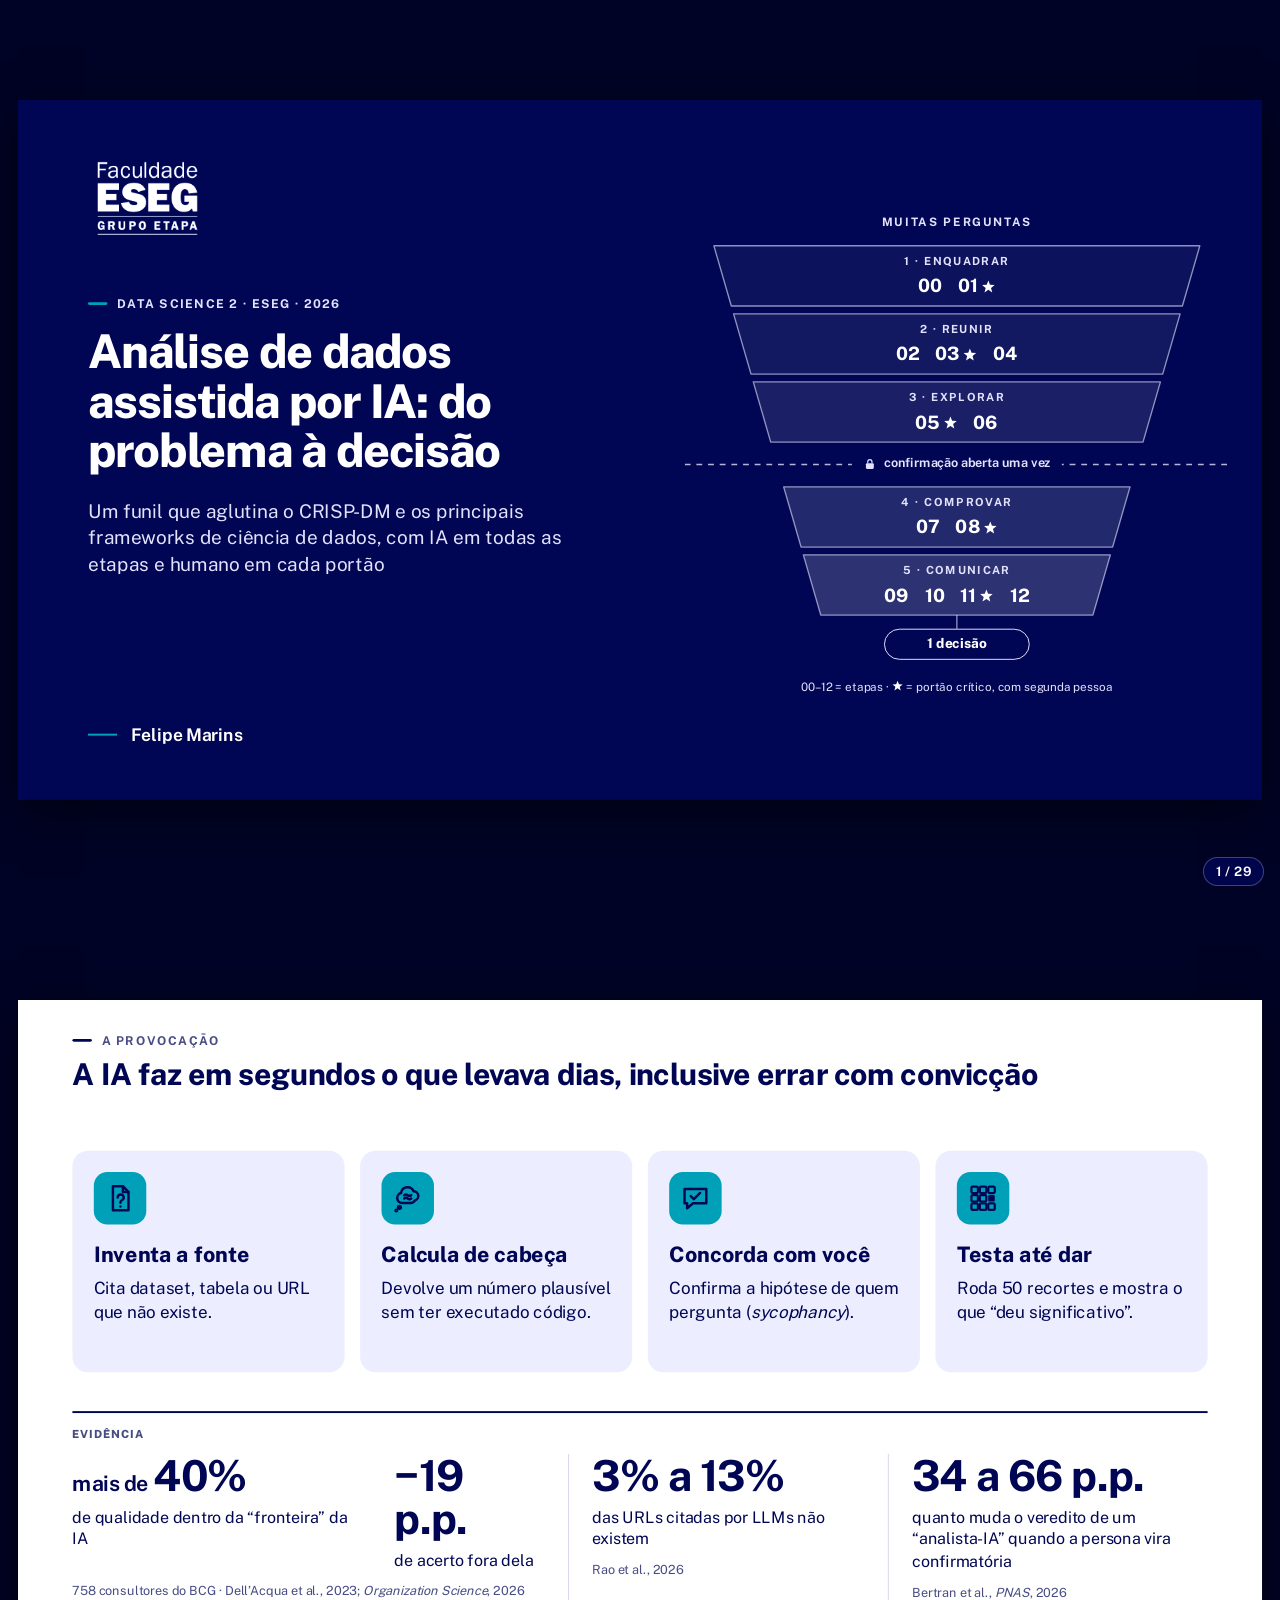
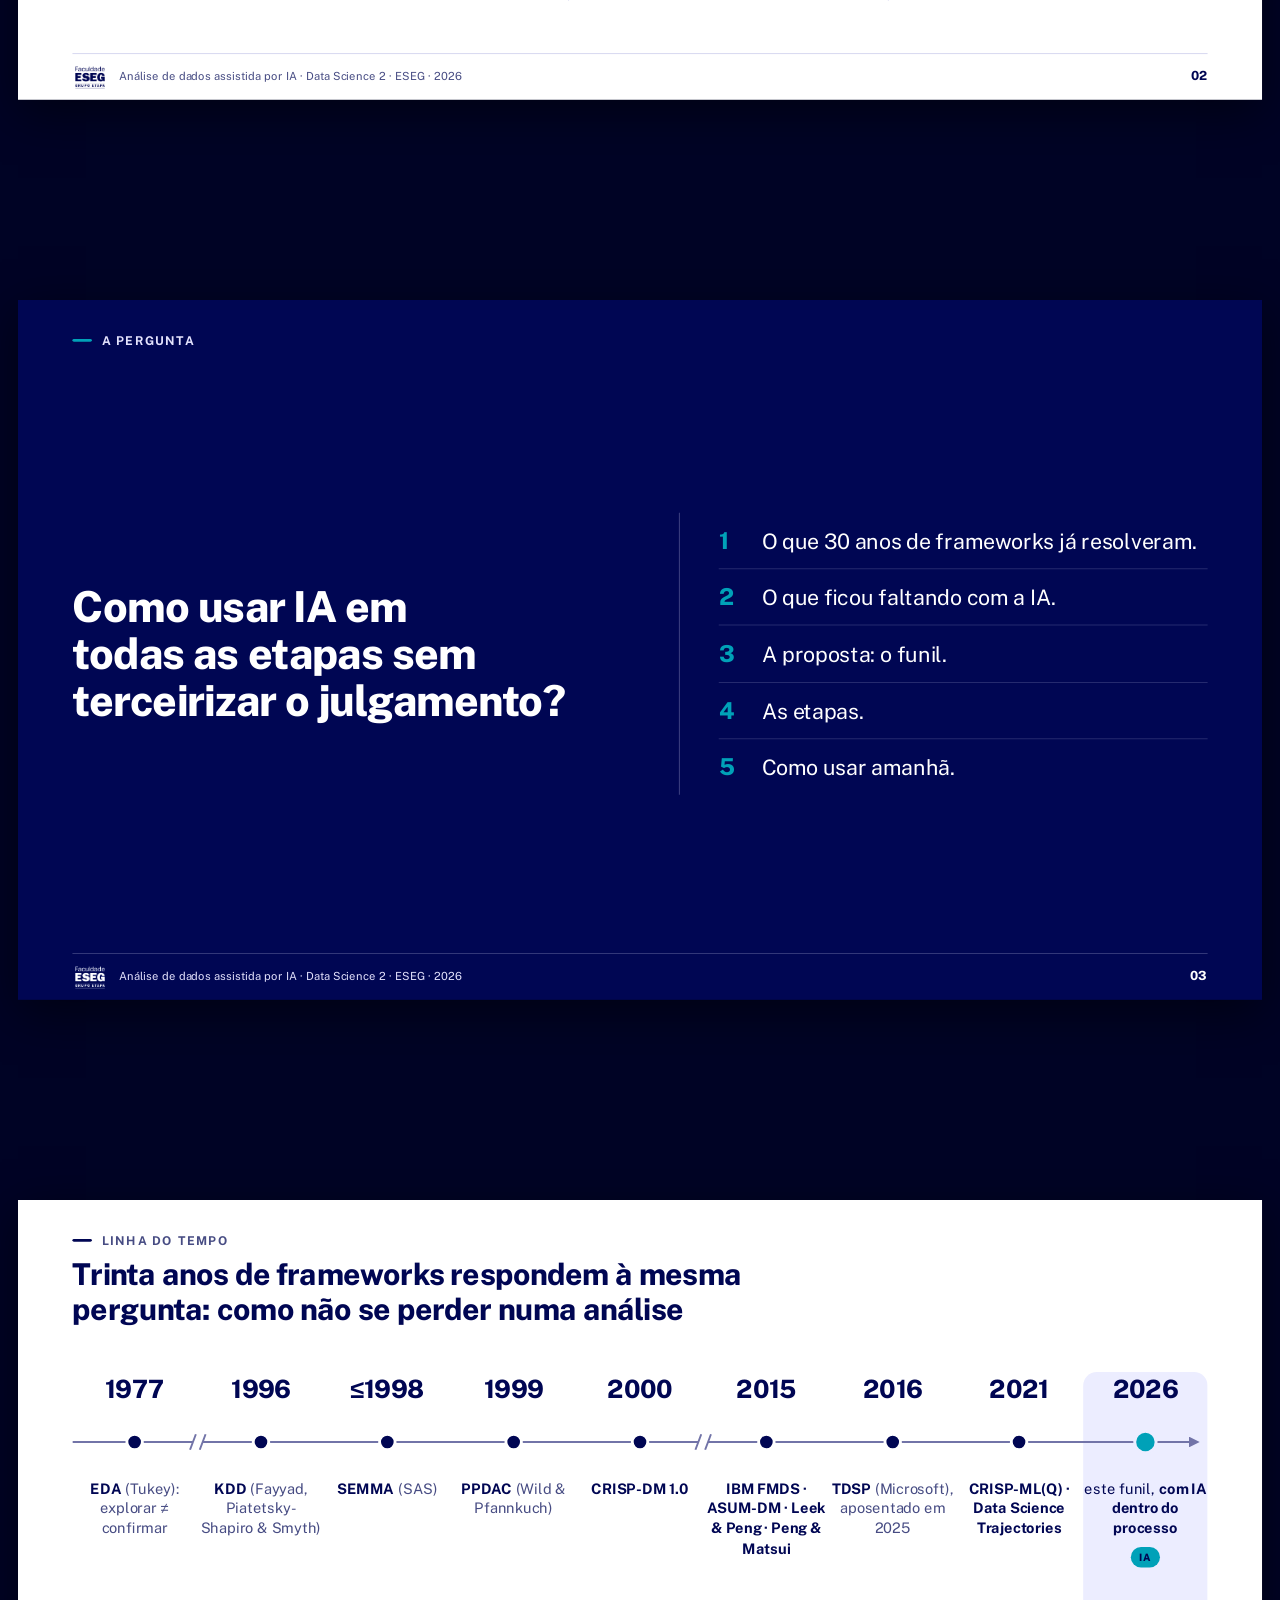
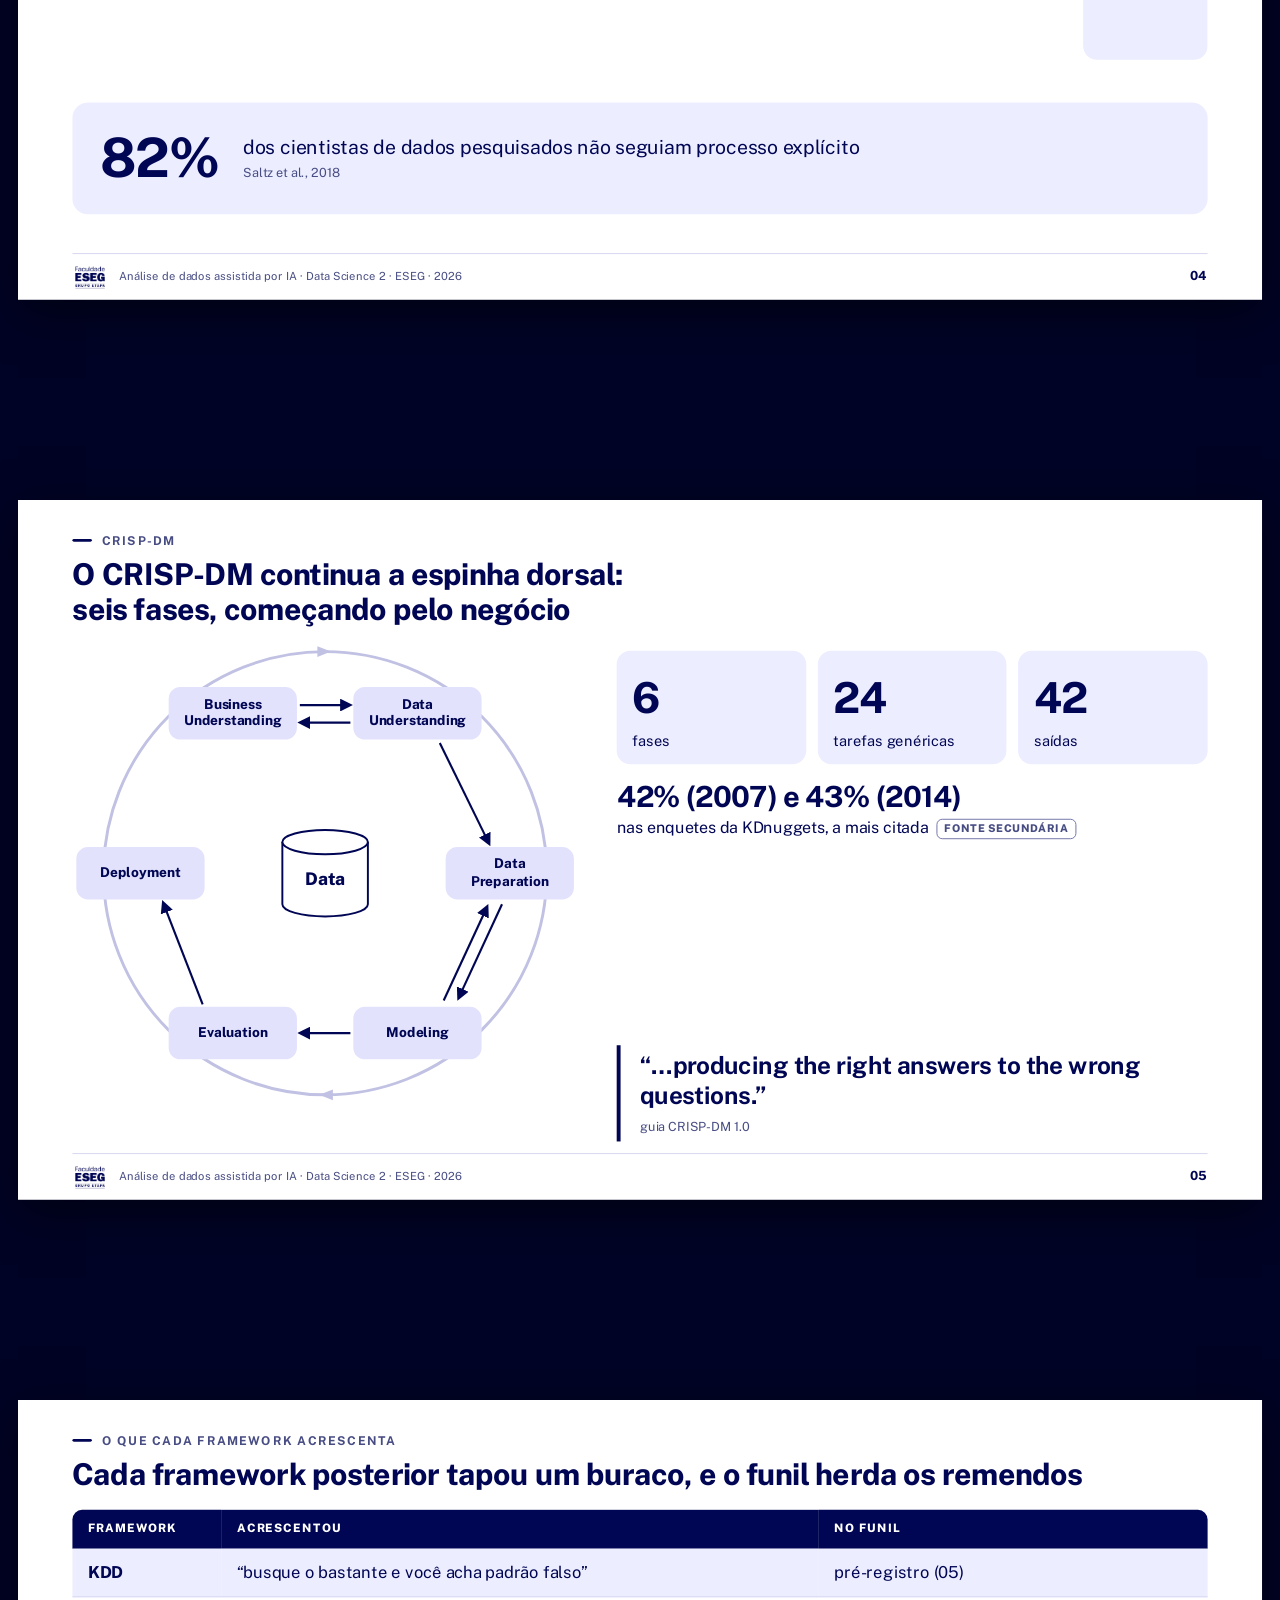
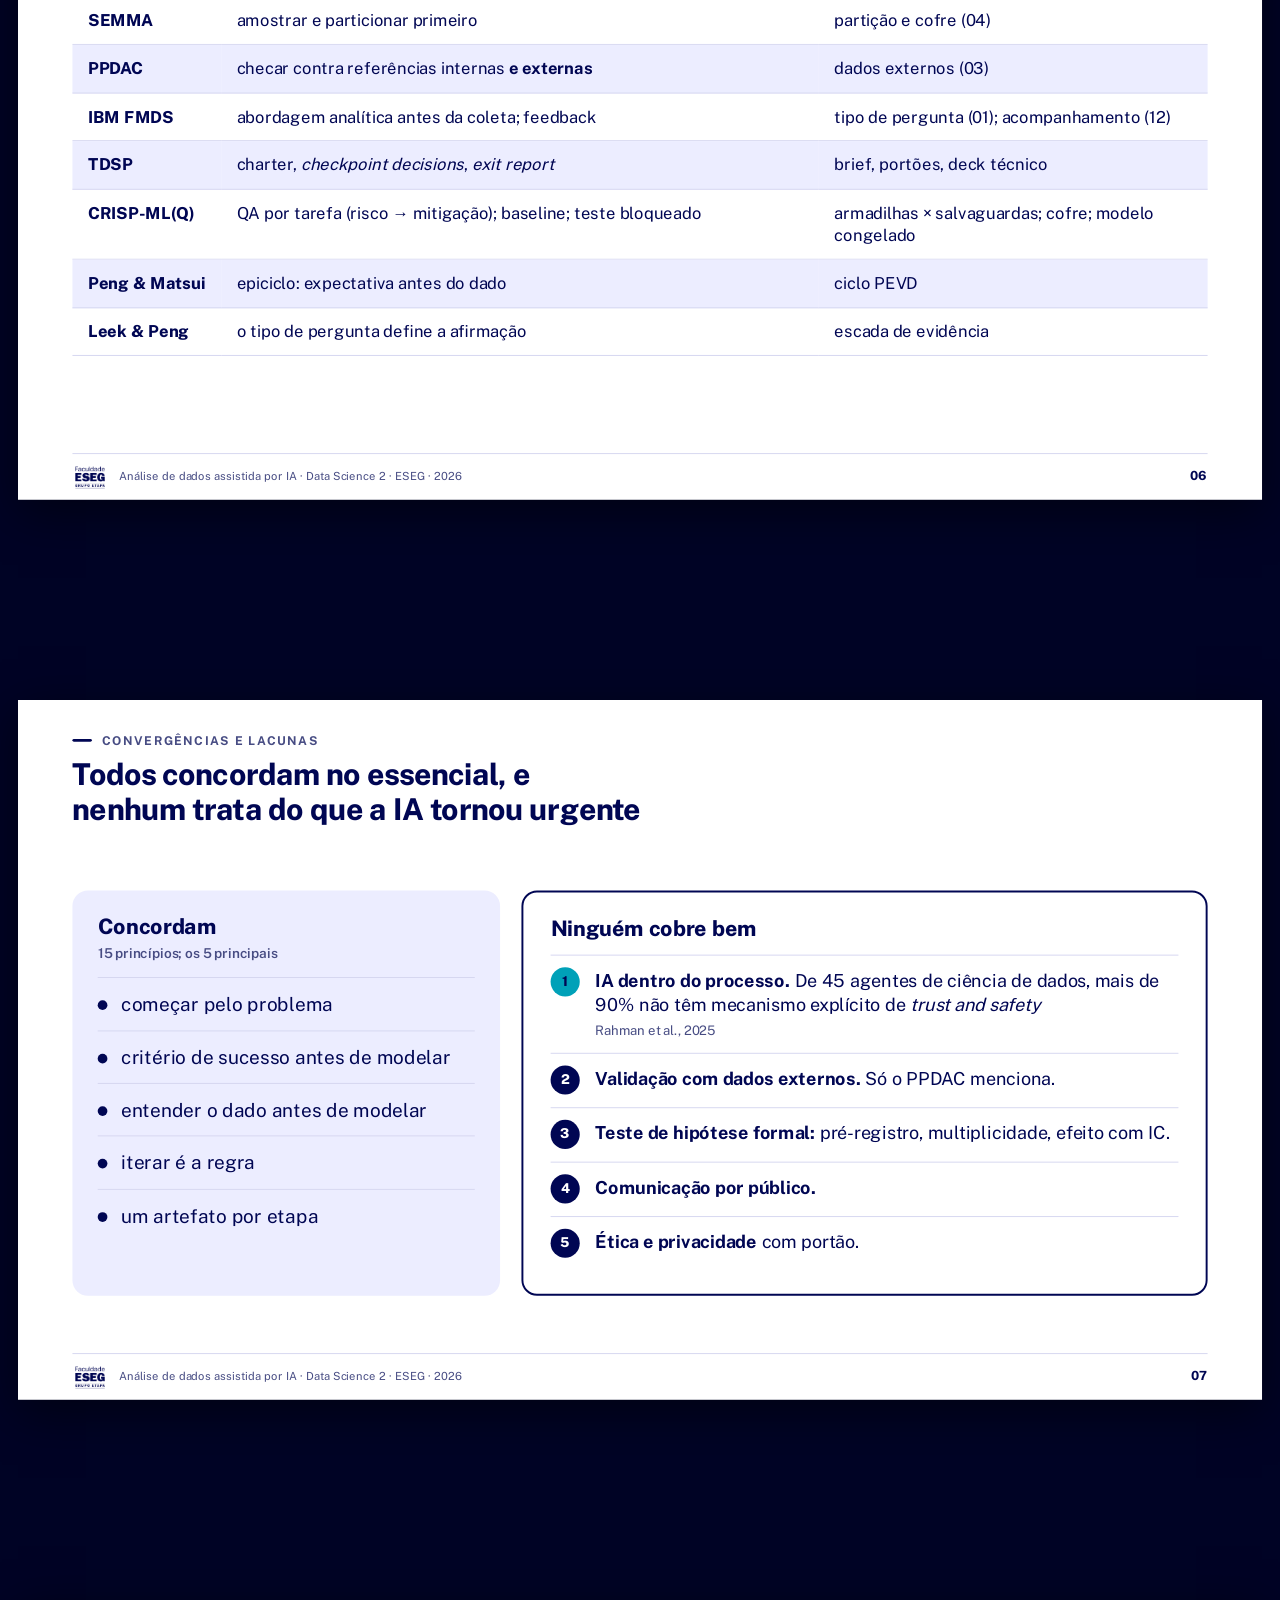
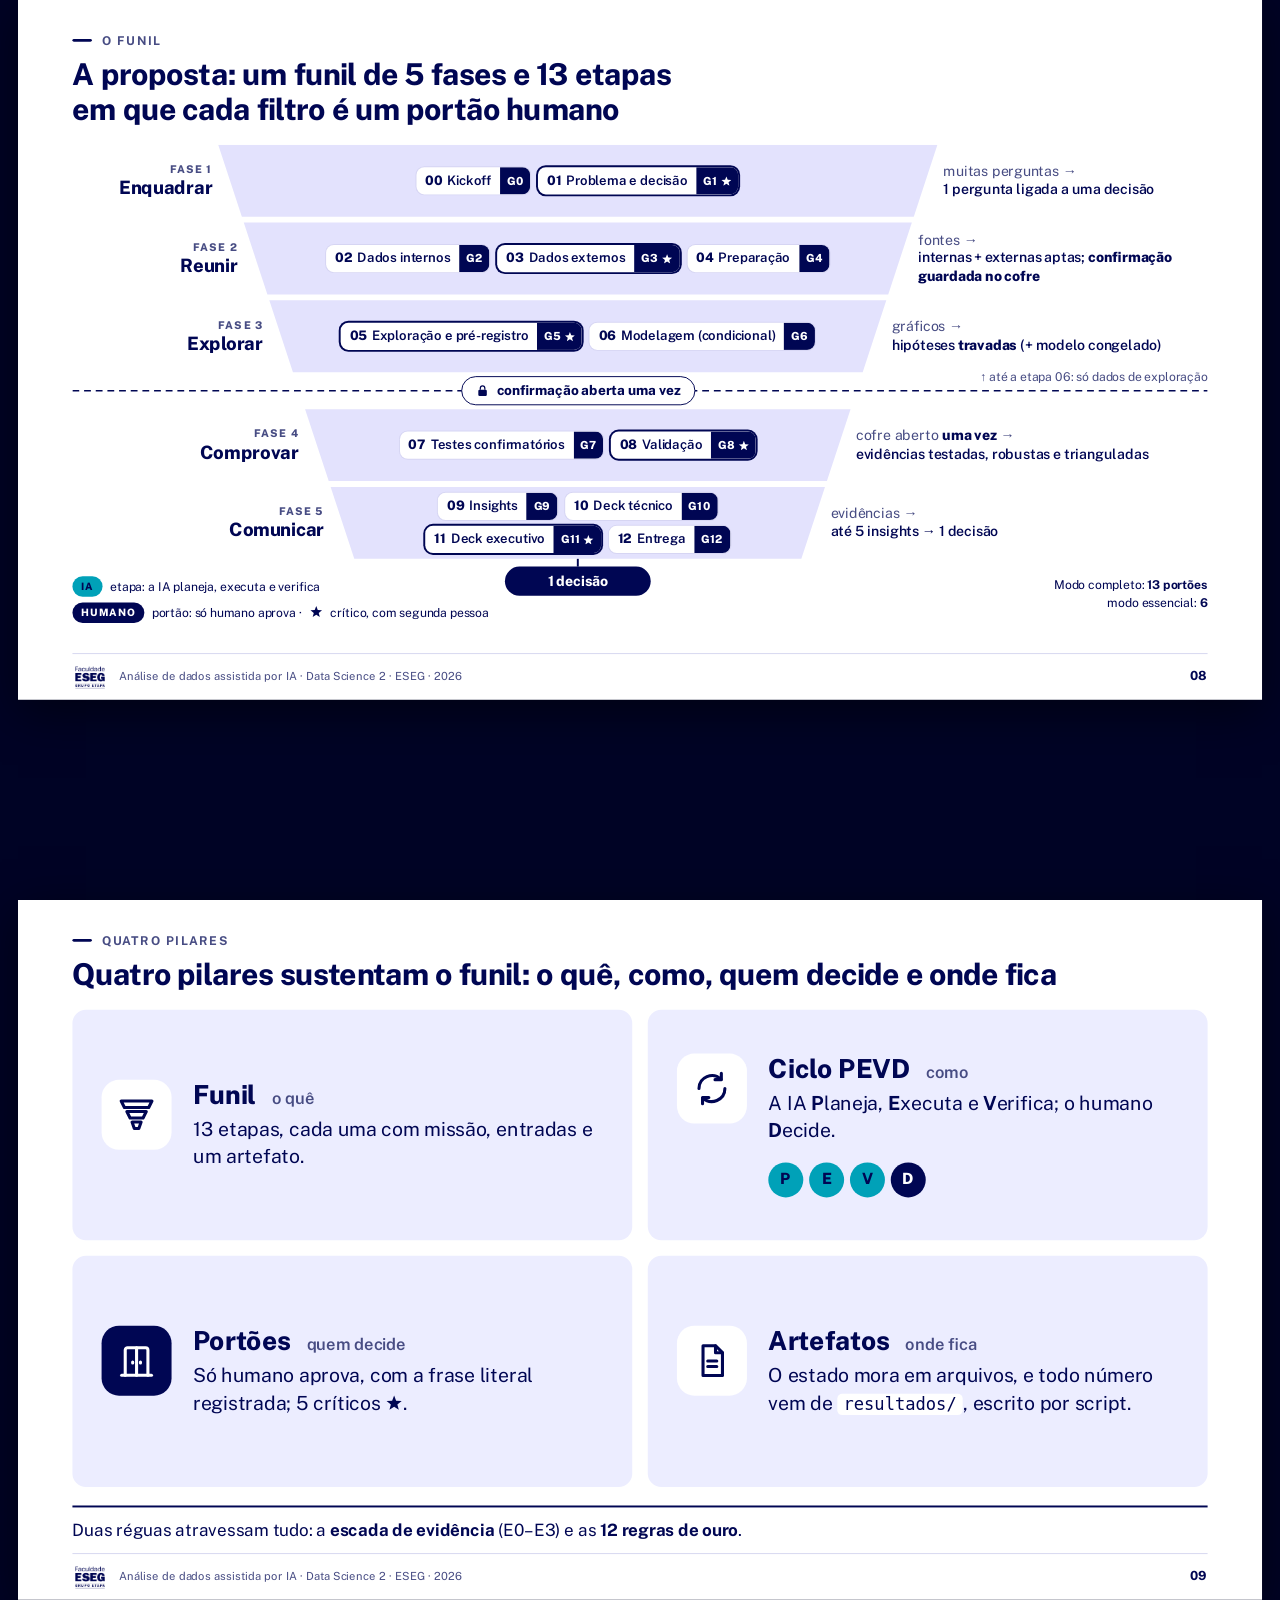
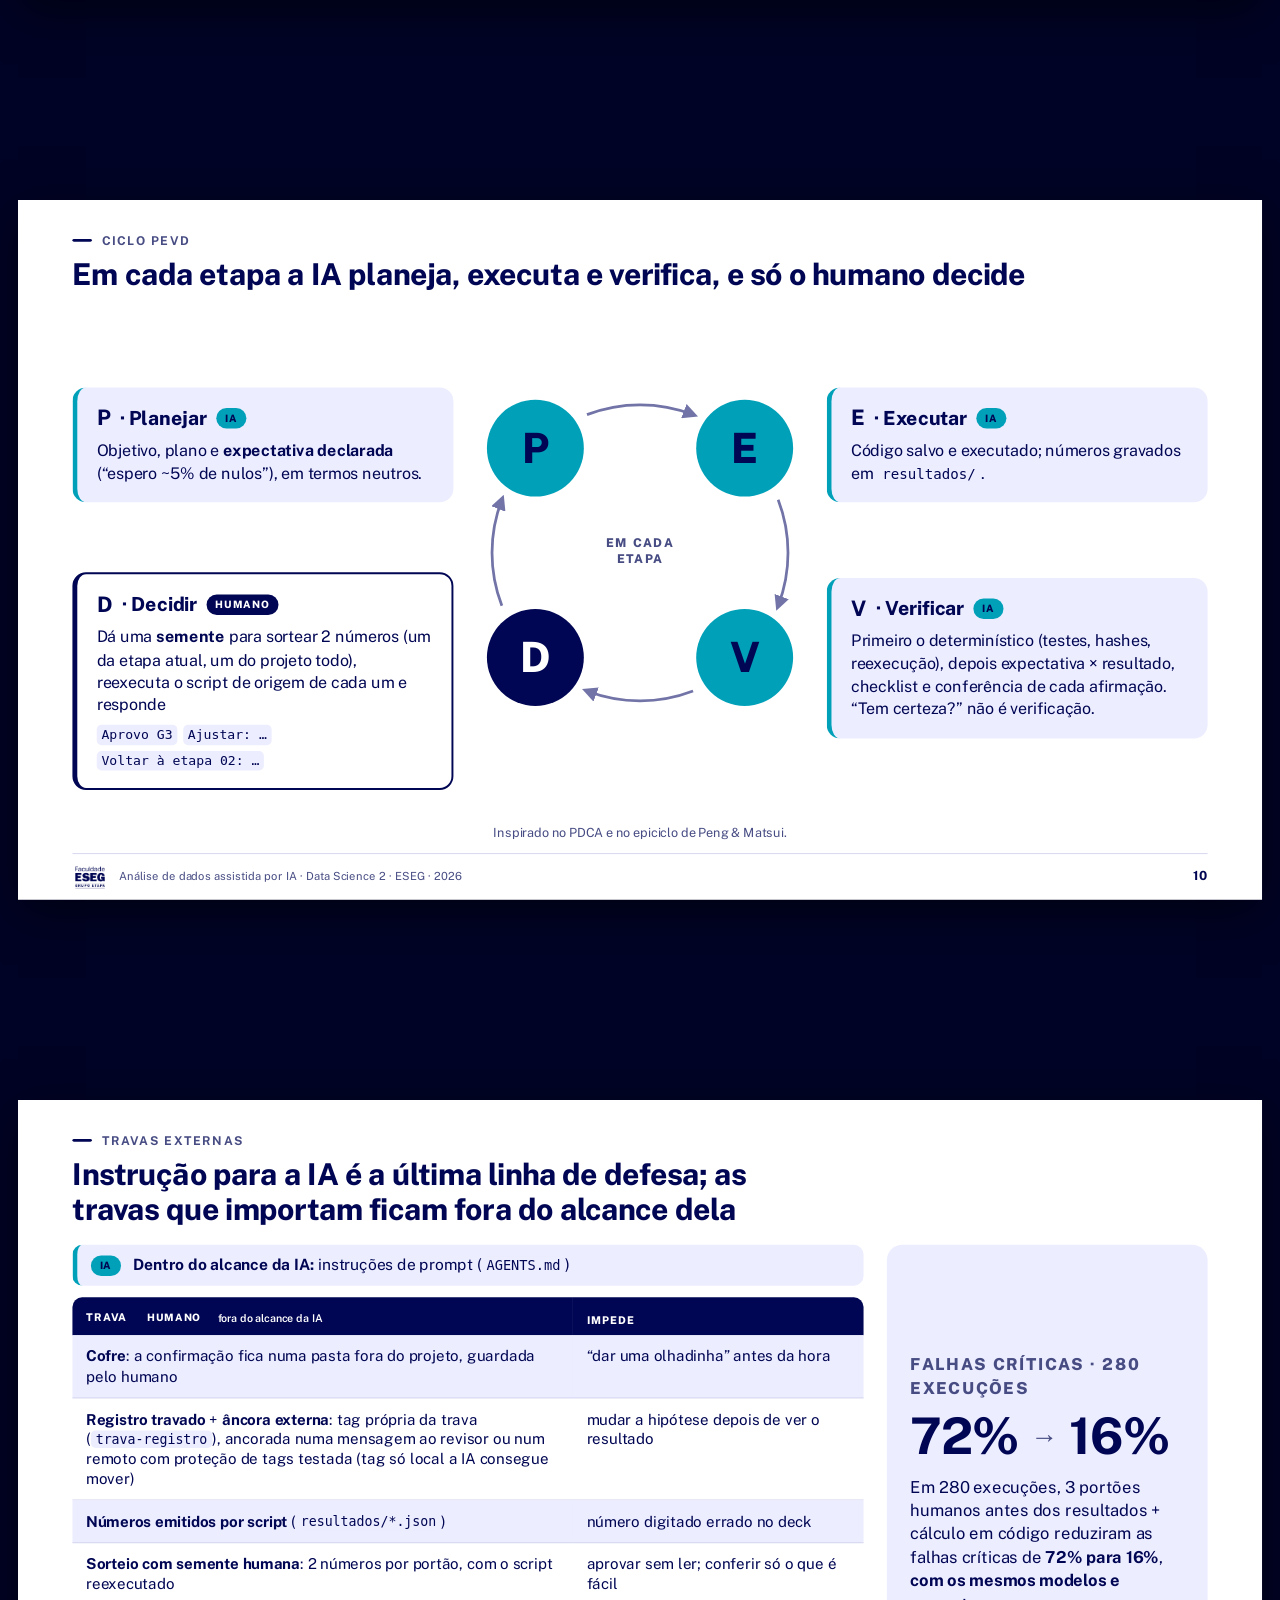
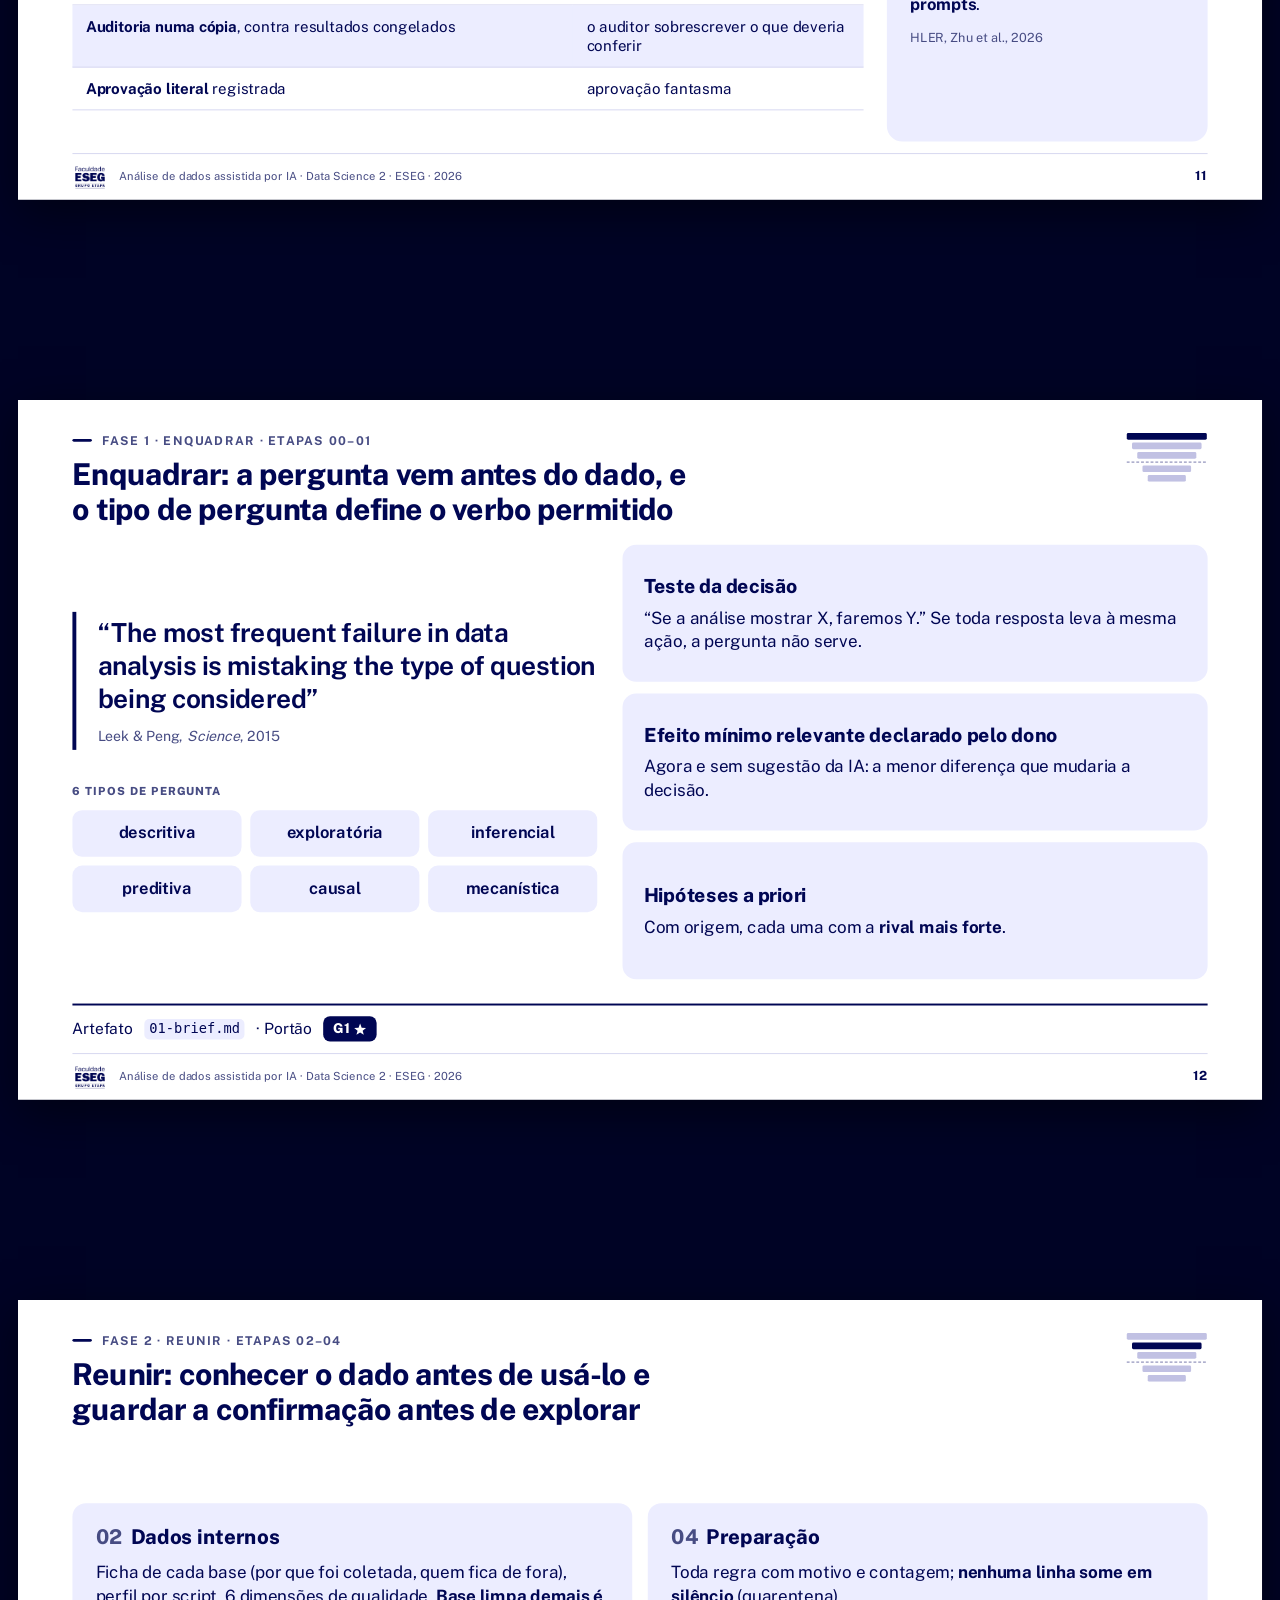
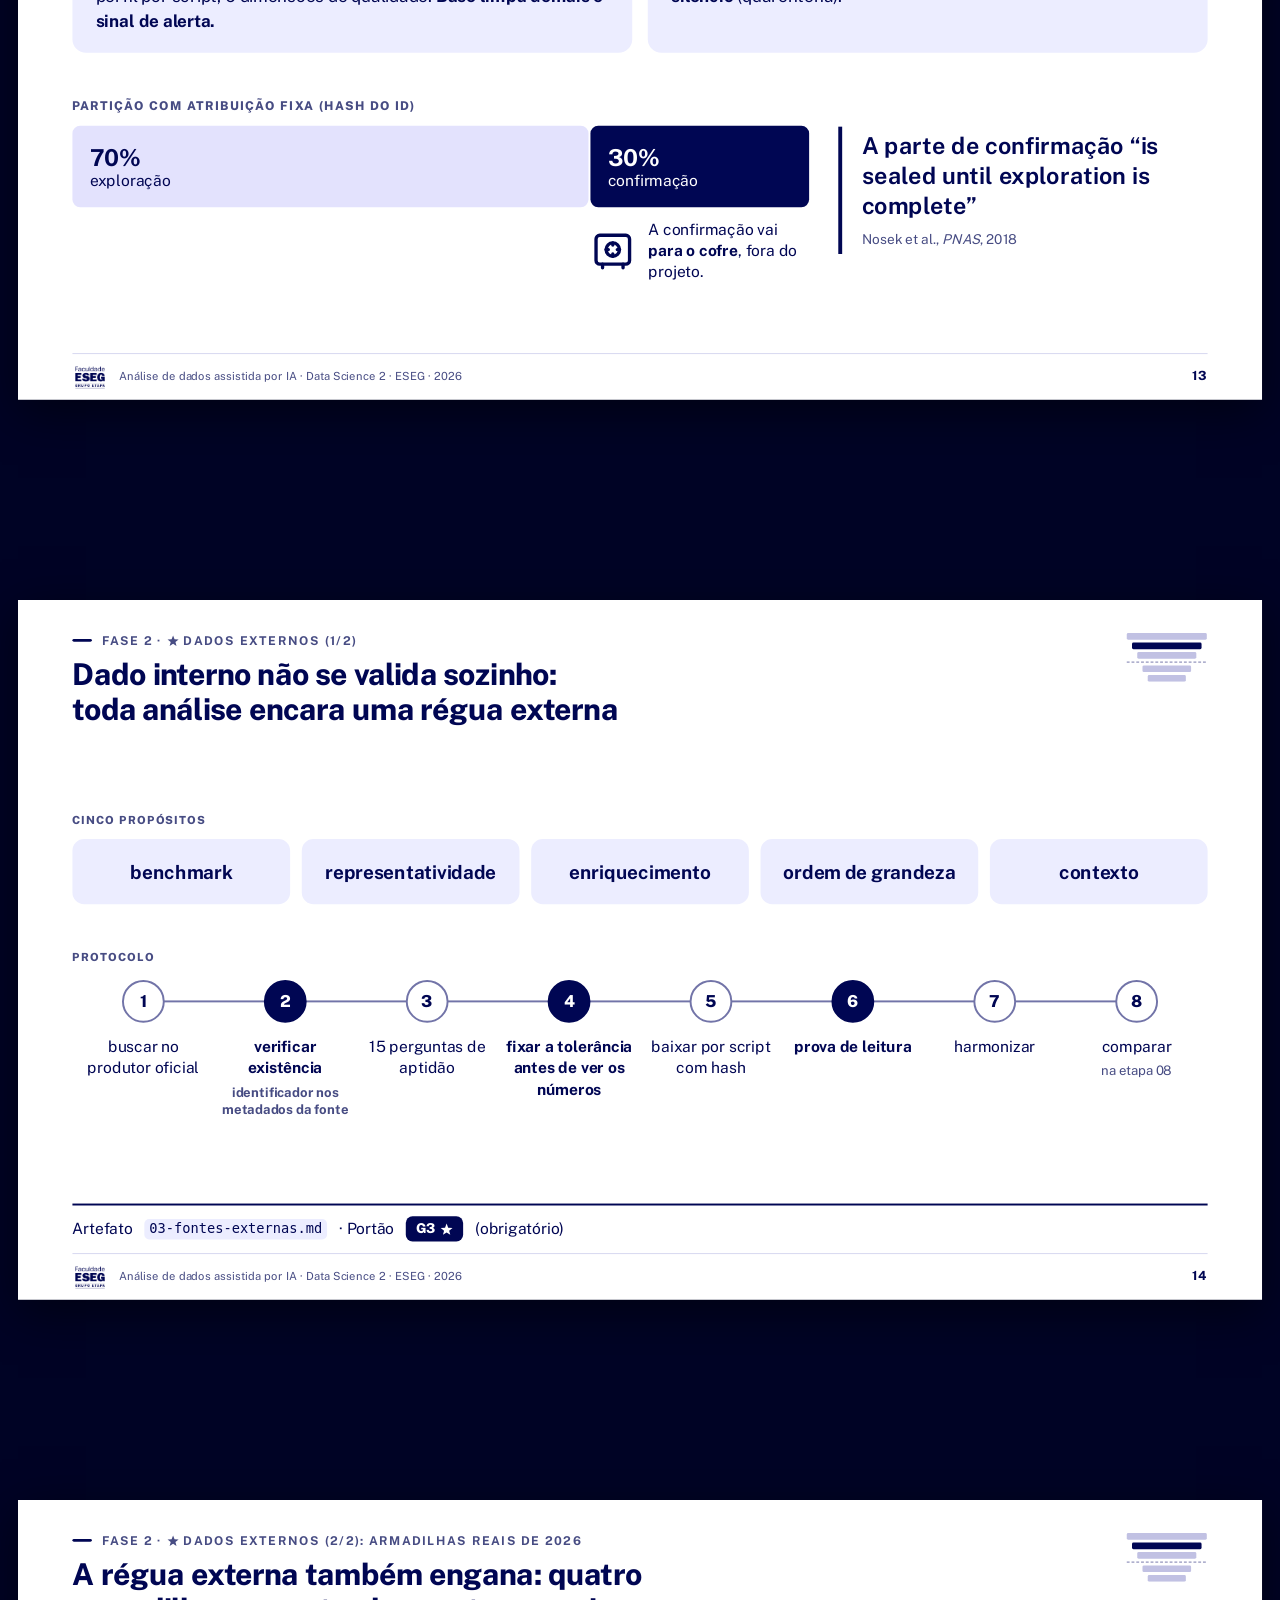
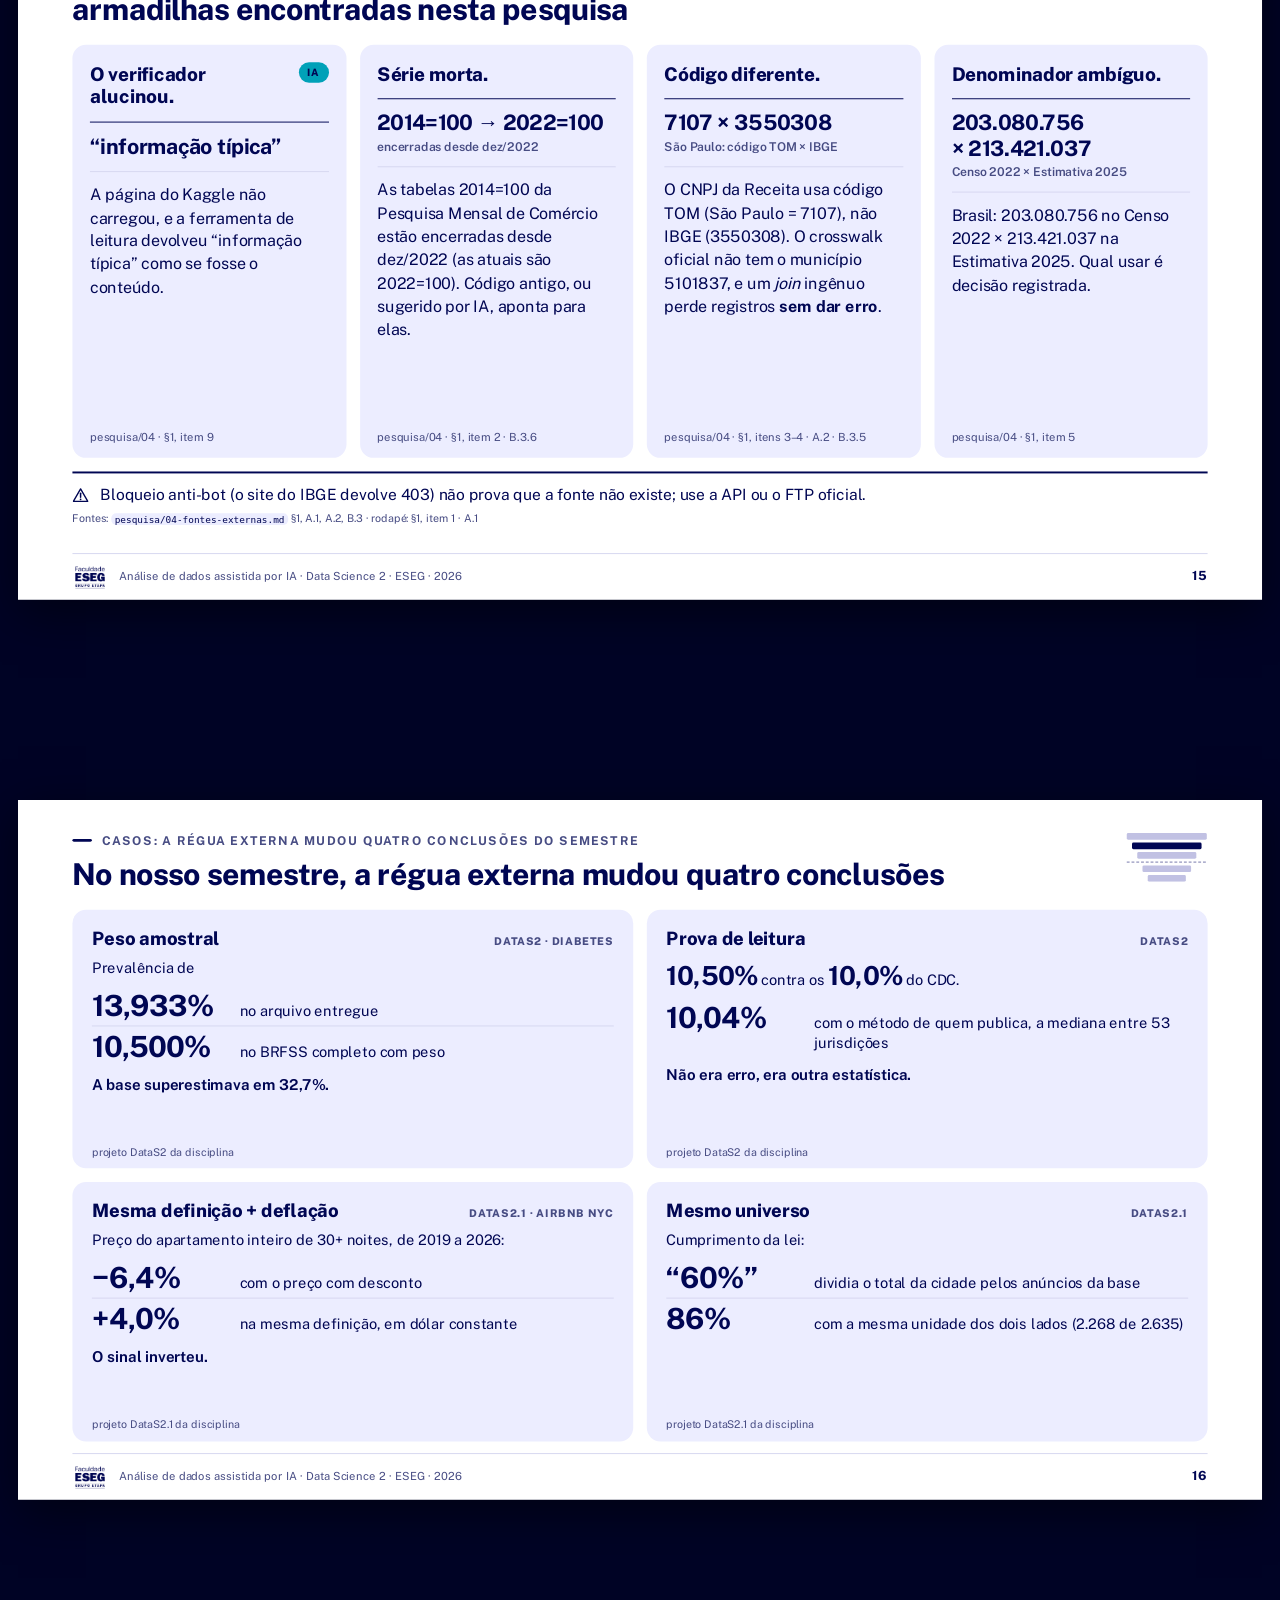
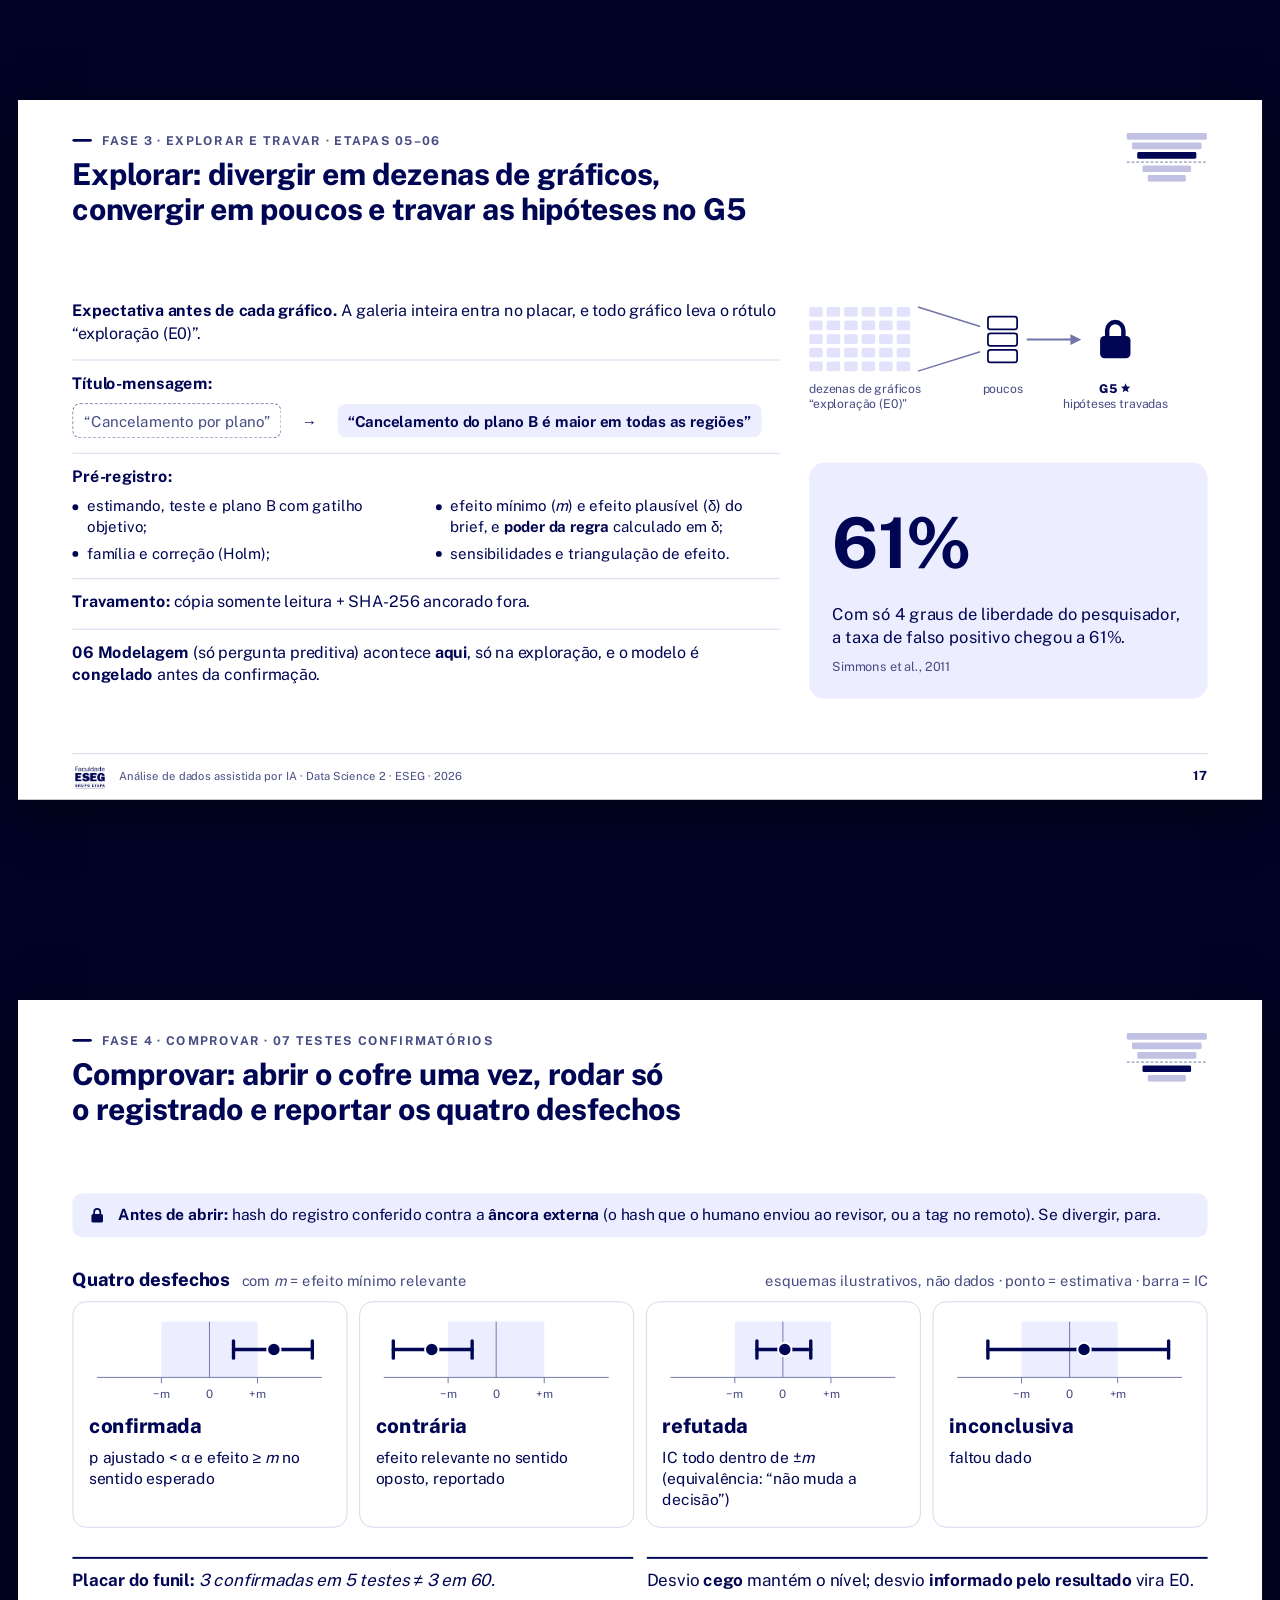
==== commit 44833fda: "Tira notas de bastidor e acerta os caminhos para este repositório - Roteiros, notas do apresentador " ====
--- a/docs/deck-31-slides/index.html
+++ b/docs/deck-31-slides/index.html
@@ -11,7 +11,7 @@
 /* Public Sans (SIL OFL 1.1, The Public Sans Project Authors), embutida. Fallback: Arial, a fonte do manual da ESEG. */
 @font-face{font-family:"Public Sans";font-style:normal;font-weight:100 900;font-display:block;src:url([data-uri]) format("woff2")}
 
-/* ===== Tokens ESEG (PERFIL-ESEG.md §2.1) + acento do portal DataS2.1 ===== */
+/* ===== Tokens ESEG ===== */
 :root{
   --slide-w:1280px;--slide-h:720px;--s:1;--notes-h:0px;
   --marinho:#000653;            /* primaria: titulos, faixas, humano */
@@ -1040,7 +1040,7 @@
 <aside class="notes no-print">
   <p class="nm">Slide 11 · Travas externas · fala ≈ 60 s · versões de 10, 20 e 30 min</p>
   <p class="fala">“Princípio de construção: determinístico onde dá, IA onde há julgamento. Se uma regra pode virar código, vira código. Se pode virar trava fora do alcance da IA, vira trava. E o número do HLER mostra que o controle não está no modelo: está no processo em volta dele.”</p>
-  <p class="src"><b>Fontes:</b> <code>fluxo/AGENTS.md</code> §5; <code>pesquisa/03</code> §2.</p>
+  <p class="src"><b>Fontes:</b> <code>AGENTS.md</code> §5; <code>pesquisa/03</code> §2.</p>
 </aside>
 </div>
 
@@ -1172,27 +1172,27 @@
         <p class="ctx">Prevalência de</p>
         <dl><div><dt>13,933%</dt><dd>no arquivo entregue</dd></div><div><dt>10,500%</dt><dd>no BRFSS completo com peso</dd></div></dl>
         <p class="concl">A base superestimava em 32,7%.</p>
-        <p class="trace">DataS2/docs/05-comparacao-brfss-original.md · linhas 143–162</p>
+        <p class="trace">projeto DataS2 da disciplina</p>
       </article>
       <article class="case">
         <header><span class="ctl">Prova de leitura</span><span class="tag">DataS2</span></header>
         <p class="hl2"><b>10,50%</b> contra os <b>10,0%</b> do CDC.</p>
         <dl><div><dt>10,04%</dt><dd>com o método de quem publica, a mediana entre 53 jurisdições</dd></div></dl>
         <p class="concl">Não era erro, era outra estatística.</p>
-        <p class="trace">DataS2/docs/05-comparacao-brfss-original.md · linha 278</p>
+        <p class="trace">projeto DataS2 da disciplina</p>
       </article>
       <article class="case">
         <header><span class="ctl">Mesma definição + deflação</span><span class="tag">DataS2.1 · Airbnb NYC</span></header>
         <p class="ctx">Preço do apartamento inteiro de 30+ noites, de 2019 a 2026:</p>
         <dl><div><dt>−6,4%</dt><dd>com o preço com desconto</dd></div><div><dt>+4,0%</dt><dd>na mesma definição, em dólar constante</dd></div></dl>
         <p class="concl">O sinal inverteu.</p>
-        <p class="trace">DataS2.1/docs/05-comparativo-2019-2026.md · linha 53 · DataS2.1/CLAUDE.md · linhas 134–135</p>
+        <p class="trace">projeto DataS2.1 da disciplina</p>
       </article>
       <article class="case">
         <header><span class="ctl">Mesmo universo</span><span class="tag">DataS2.1</span></header>
         <p class="ctx">Cumprimento da lei:</p>
         <dl><div><dt>“60%”</dt><dd>dividia o total da cidade pelos anúncios da base</dd></div><div><dt>86%</dt><dd>com a mesma unidade dos dois lados (2.268 de 2.635)</dd></div></dl>
-        <p class="trace">DataS2.1/docs/05-comparativo-2019-2026.md · linhas 108, 117 · DataS2.1/CLAUDE.md · linhas 136–137</p>
+        <p class="trace">projeto DataS2.1 da disciplina</p>
       </article>
     </div>
   </div>
@@ -1202,7 +1202,7 @@
 <aside class="notes no-print">
   <p class="nm">Slide 16 · Casos: régua externa · fala ≈ 75 s · versões de 20 e 30 min</p>
   <p class="fala">“Não é teoria. São quatro números que teriam sido apresentados errado, três deles com o sinal ou a ordem de grandeza trocados.”</p>
-  <p class="src"><b>Rastreio:</b> <code>DataS2/docs/05-comparacao-brfss-original.md</code> (linhas 143–162, 278) · <code>DataS2.1/docs/05-comparativo-2019-2026.md</code> (53, 108, 117) · <code>DataS2.1/CLAUDE.md</code> (134–137).</p>
+  <p class="src"><b>Rastreio:</b> projetos DataS1, DataS2 e DataS2.1 da disciplina, conferidos nos arquivos de origem.</p>
 </aside>
 </div>
 
@@ -1293,7 +1293,7 @@
 <aside class="notes no-print">
   <p class="nm">Slide 18 · Fase 4: Testes confirmatórios · fala ≈ 60 s · versões de 20 e 30 min</p>
   <p class="fala">“Resultado nulo não é fracasso: ‘o efeito é menor que o que importa’ é uma resposta útil para quem decide. O que invalida uma análise é esconder o nulo.”</p>
-  <p class="src"><b>Sobre os esquemas:</b> ilustram a regra de decisão da etapa 07 (<code>fluxo/etapas/07-testes.md</code>, “Como ler um resultado”); não são dados. Faixa lavanda = de −m a +m; barra = IC; ponto = estimativa.</p>
+  <p class="src"><b>Sobre os esquemas:</b> ilustram a regra de decisão da etapa 07 (<code>etapas/07-testes.md</code>, “Como ler um resultado”); não são dados. Faixa lavanda = de −m a +m; barra = IC; ponto = estimativa.</p>
 </aside>
 </div>
 
@@ -1334,20 +1334,20 @@
         <header><span class="ctl">Composição</span><span class="tag">DataS2.1</span></header>
         <dl><div><dt>+29%</dt><dd>valorização mediana por célula</dd></div><div><dt>+7,2%</dt><dd>estratificando por regime de estadia</dd></div></dl>
         <p class="concl">“Os +29% eram composição.”</p>
-        <p class="trace">DataS2.1/docs/07-modelagem.md · linhas 302–304</p>
+        <p class="trace">projeto DataS2.1 da disciplina</p>
       </article>
       <article class="case">
         <header><span class="ctl">Validação que imita o uso</span><span class="tag">DataS2.1</span></header>
         <p class="ctx">MdAPE de</p>
         <dl><div><dt>18,5%</dt><dd>com KFold aleatório</dd></div><div><dt>22,0%</dt><dd>com blocos espaciais</dd></div></dl>
-        <p class="trace">DataS2.1/docs/07-modelagem.md · linha 70</p>
+        <p class="trace">projeto DataS2.1 da disciplina</p>
       </article>
       <article class="case or">
         <header><span class="ctl">Auditoria adversarial</span><span class="tag">DataS2</span></header>
         <p class="ctx">20 agentes, um cético por achado. <b>8 confirmados, 4 derrubados</b>. O OR de manchete foi</p>
         <dl><div><dt><small>de</small> 0,7459</dt><dd>[0,719; 0,774]</dd></div><div><dt><small>para</small> 0,6738</dt><dd>[0,641; 0,708]</dd></div></dl>
         <p class="concl">e os intervalos não se sobrepõem.</p>
-        <p class="trace">DataS2/docs/23-sintese-final.md · linhas 75–76 · DataS2/docs/25-linha-do-tempo.md · linhas 253–254, 268</p>
+        <p class="trace">projeto DataS2 da disciplina</p>
       </article>
       <article class="case">
         <header><span class="ctl">Régua fixa × régua móvel</span><span class="tag">DataS2.1 · DataS1</span></header>
@@ -1364,7 +1364,7 @@
           <span class="rm" style="left:342px">meta inicial ≥ 95%</span><span class="rm" style="right:350px">meta ≥ 90%</span>
           <span class="rr" style="left:102.4px">resultado 87,7%</span>
         </div>
-        <p class="trace">DataS2.1/docs/01-entendimento-do-negocio.md · linhas 74–75, 103 · DataS1/PLANO_CRISP_DM.md · linha 40 · DataS1/RELATORIO_FINAL.md · linha 44</p>
+        <p class="trace">projeto DataS2.1 da disciplina</p>
       </article>
     </div>
   </div>
@@ -1374,7 +1374,7 @@
 <aside class="notes no-print">
   <p class="nm">Slide 20 · Casos: validação e registro · fala ≈ 75 s · opcional em 20 min; entra na versão de 30 min</p>
   <p class="fala">“O último cartão é meu: no DataS1, eu mesmo deixei a régua andar. É exatamente o que o pré-registro existe para impedir.”</p>
-  <p class="src"><b>Rastreio:</b> <code>DataS2.1/docs/07-modelagem.md</code> (70, 302–304) · <code>DataS2/docs/23-sintese-final.md</code> (75–76) · <code>DataS2/docs/25-linha-do-tempo.md</code> (253–254, 268) · <code>DataS2.1/docs/01-entendimento-do-negocio.md</code> (74–75, 103) · <code>DataS1/PLANO_CRISP_DM.md</code> (40) · <code>DataS1/RELATORIO_FINAL.md</code> (44).</p>
+  <p class="src"><b>Rastreio:</b> projetos DataS1, DataS2 e DataS2.1 da disciplina, conferidos nos arquivos de origem.</p>
 </aside>
 </div>
 
@@ -1501,14 +1501,14 @@
       <p class="num"><small>entre</small> 15% <small>e</small> 40%</p>
       <p>Em tarefas abertas de análise, os melhores agentes acertam entre 15% e 40% (DSBench, DA-Code, DiscoveryBench); em desafios reais, <b>humano + IA</b> superou IA sozinha (AgentDS, 2026).</p>
     </div>
-    <p class="trace s24-src">Fontes: <code>fluxo/referencias/riscos-ia.md</code>; <code>pesquisa/03</code> §1.3.</p>
+    <p class="trace s24-src">Fontes: <code>referencias/riscos-ia.md</code>; <code>pesquisa/03</code> §1.3.</p>
   </div>
   <footer class="ft"><span class="logo logo-m" role="img" aria-label="Faculdade ESEG, Grupo Etapa"></span><span>Análise de dados assistida por IA · Data Science 2 · ESEG · 2026</span><span class="n">24</span></footer>
 </section>
 </div>
 <aside class="notes no-print">
   <p class="nm">Slide 24 · Onde a IA ajuda, onde erra · opcional em 20 min; entra na versão de 30 min · o roteiro não traz fala para este slide</p>
-  <p class="src"><b>Fontes:</b> <code>fluxo/referencias/riscos-ia.md</code>; <code>pesquisa/03</code> §1.3.</p>
+  <p class="src"><b>Fontes:</b> <code>referencias/riscos-ia.md</code>; <code>pesquisa/03</code> §1.3.</p>
 </aside>
 </div>
 
@@ -1537,7 +1537,7 @@
 <aside class="notes no-print">
   <p class="nm">Slide 25 · O kit passou pela própria etapa 08 · fala ≈ 60 s · versões de 10, 20 e 30 min</p>
   <p class="fala">“Esse é o melhor argumento que eu tenho: o método pegou os erros do próprio método, cinco vezes. A segunda rodada mostra que consertar também quebra. A quarta e a quinta mostram que auditoria não termina: o kit não está ‘auditado’, está ‘auditado até aqui’. Se eu tivesse pedido para a mesma conversa revisar, ela teria dito que estava ótimo.”</p>
-  <p class="src"><b>Fontes:</b> <code>CLAUDE.md</code> do projeto, seção Histórico: rodada 1 (v1), 10 críticos em 37 problemas; rodada 2 (v2), 1 crítico novo criado pela correção; rodada 3 (v3), nenhum crítico novo; rodada 4 (v3.1), 1 crítico; rodada 5 (v3.2), 3 críticos, corrigidos na v3.3. O mesmo Histórico registra que a v3.3 não passou por nova revisão independente.</p>
+  <p class="src"><b>Fontes:</b> histórico de revisões do kit: rodada 1 (v1), 10 críticos em 37 problemas; rodada 2 (v2), 1 crítico novo criado pela correção; rodada 3 (v3), nenhum crítico novo; rodada 4 (v3.1), 1 crítico; rodada 5 (v3.2), 3 críticos, corrigidos na v3.3.</p>
   <p class="src">Os pontos na coluna “Críticos” repetem a contagem de cada rodada.</p>
 </aside>
 </div>
@@ -1558,7 +1558,7 @@
     <div class="s26-g">
       <div>
         <h3>Estrutura</h3>
-<pre class="tree">fluxo/
+<pre class="tree">jornada-analista-dados/
 ├── README.md
 ├── AGENTS.md    <span class="c">instruções para a IA</span>
 ├── etapas/      <span class="c">13</span>
@@ -1656,7 +1656,7 @@
       <li><span class="n">02</span>Toda conclusão encara uma régua externa e um revisor que não a escreveu e que reexecuta o código.</li>
       <li><span class="n">03</span>A IA propõe e executa; quem aprova é você, com as travas fora do alcance dela.</li>
     </ol>
-    <p class="s29-kit">Kit em <code>fluxo/</code>: 13 etapas · 18 templates · 7 referências · pesquisa em <code>pesquisa/</code></p>
+    <p class="s29-kit">Kit na raiz do repositório: 13 etapas · 18 templates · 7 referências · pesquisa em <code>pesquisa/</code></p>
   </div>
   <footer class="ft"><span class="logo logo-b" role="img" aria-label="Faculdade ESEG, Grupo Etapa"></span><span>Análise de dados assistida por IA · Data Science 2 · ESEG · 2026</span><span class="n">29</span></footer>
 </section>
@@ -1692,7 +1692,7 @@
         <tr><td>12 Entrega e retrospectiva</td><td>Plan deployment · Plan monitoring and maintenance · Review project</td><td>passo 9 (agir sobre o conhecimento)</td><td>—</td><td>Deployment · <b>Feedback</b></td><td>Deployment · Customer Acceptance</td><td>Deployment · <b>Monitoring &amp; Maintenance</b></td><td><b>Control</b></td><td>novo ciclo</td></tr>
       </tbody>
     </table>
-    <p class="a1-leg trace"><i aria-hidden="true"></i><span>linhas das lacunas: 03 dados externos e 07 testes · “—” = o framework não trata a etapa explicitamente · <svg class="st" viewBox="0 0 24 22" role="img" aria-label="portão crítico"><use href="#i-star"/></svg> portão crítico · fonte: <code>fluxo/referencias/frameworks.md</code> §3</span></p>
+    <p class="a1-leg trace"><i aria-hidden="true"></i><span>linhas das lacunas: 03 dados externos e 07 testes · “—” = o framework não trata a etapa explicitamente · <svg class="st" viewBox="0 0 24 22" role="img" aria-label="portão crítico"><use href="#i-star"/></svg> portão crítico · fonte: <code>referencias/frameworks.md</code> §3</span></p>
   </div>
   <footer class="ft"><span class="logo logo-m" role="img" aria-label="Faculdade ESEG, Grupo Etapa"></span><span>Análise de dados assistida por IA · Data Science 2 · ESEG · 2026</span><span class="n">A1</span></footer>
 </section>
@@ -1700,7 +1700,7 @@
 <aside class="notes no-print">
   <p class="nm">Apêndice A1 · Matriz de convergência · só na versão de 30 min</p>
   <p class="fala">Só se perguntarem “de onde veio isso?”.</p>
-  <p class="src"><b>Fonte:</b> <code>fluxo/referencias/frameworks.md</code> §3, reproduzida sem alteração de conteúdo. As estrelas marcam os 5 portões críticos (G1, G3, G5, G8, G11), como no resto do deck.</p>
+  <p class="src"><b>Fonte:</b> <code>referencias/frameworks.md</code> §3, reproduzida sem alteração de conteúdo. As estrelas marcam os 5 portões críticos (G1, G3, G5, G8, G11), como no resto do deck.</p>
 </aside>
 </div>
 
@@ -1730,14 +1730,14 @@
       <li>Minto (1987); Knaflic (2015); Garner &amp; Alley (2013).</li>
       <li>Código de Boas Práticas das Estatísticas Europeias; LGPD (Lei 13.709/2018).</li>
     </ul>
-    <p class="a2-ft">Lista completa em <code>fluxo/referencias/bibliografia.md</code>.</p>
+    <p class="a2-ft">Lista completa em <code>referencias/bibliografia.md</code>.</p>
   </div>
   <footer class="ft"><span class="logo logo-m" role="img" aria-label="Faculdade ESEG, Grupo Etapa"></span><span>Análise de dados assistida por IA · Data Science 2 · ESEG · 2026</span><span class="n">A2</span></footer>
 </section>
 </div>
 <aside class="notes no-print">
   <p class="nm">Apêndice A2 · Referências principais · só na versão de 30 min</p>
-  <p class="src">Lista completa em <code>fluxo/referencias/bibliografia.md</code>.</p>
+  <p class="src">Lista completa em <code>referencias/bibliografia.md</code>.</p>
 </aside>
 </div>
 
